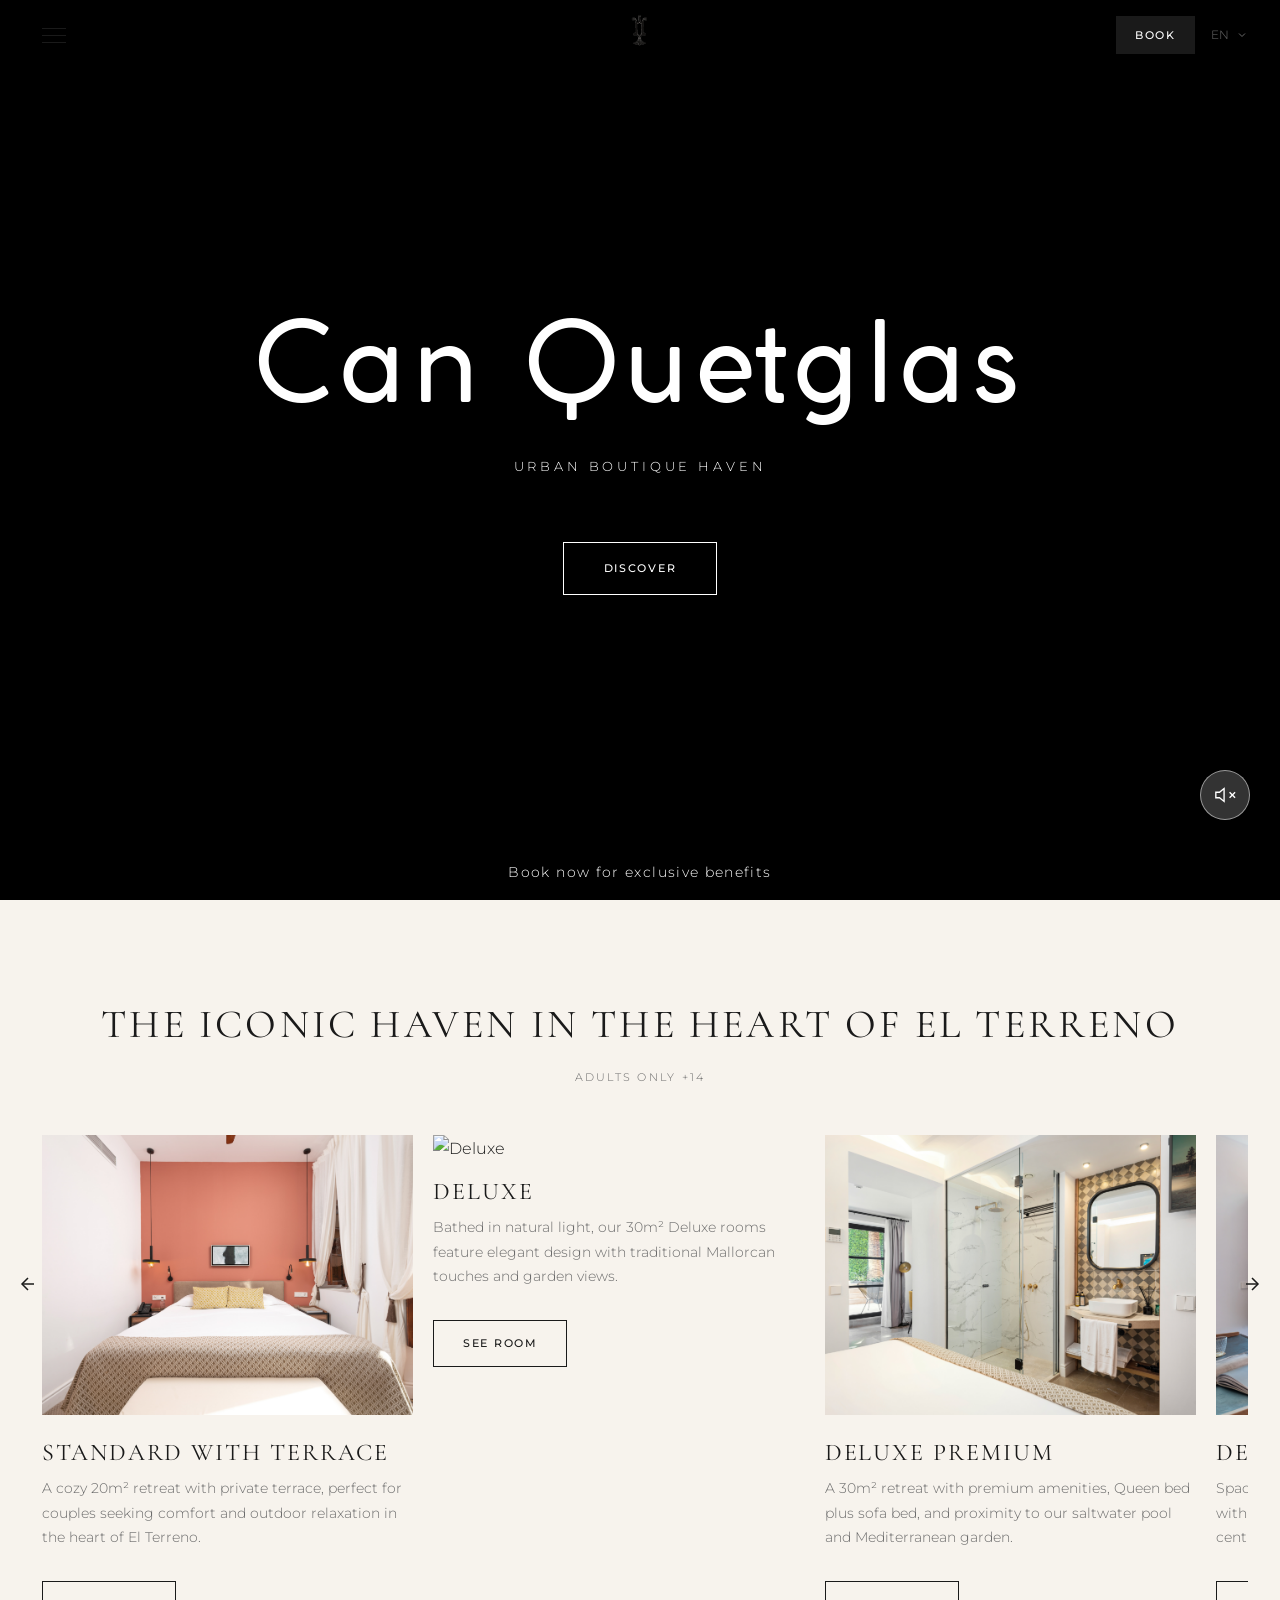
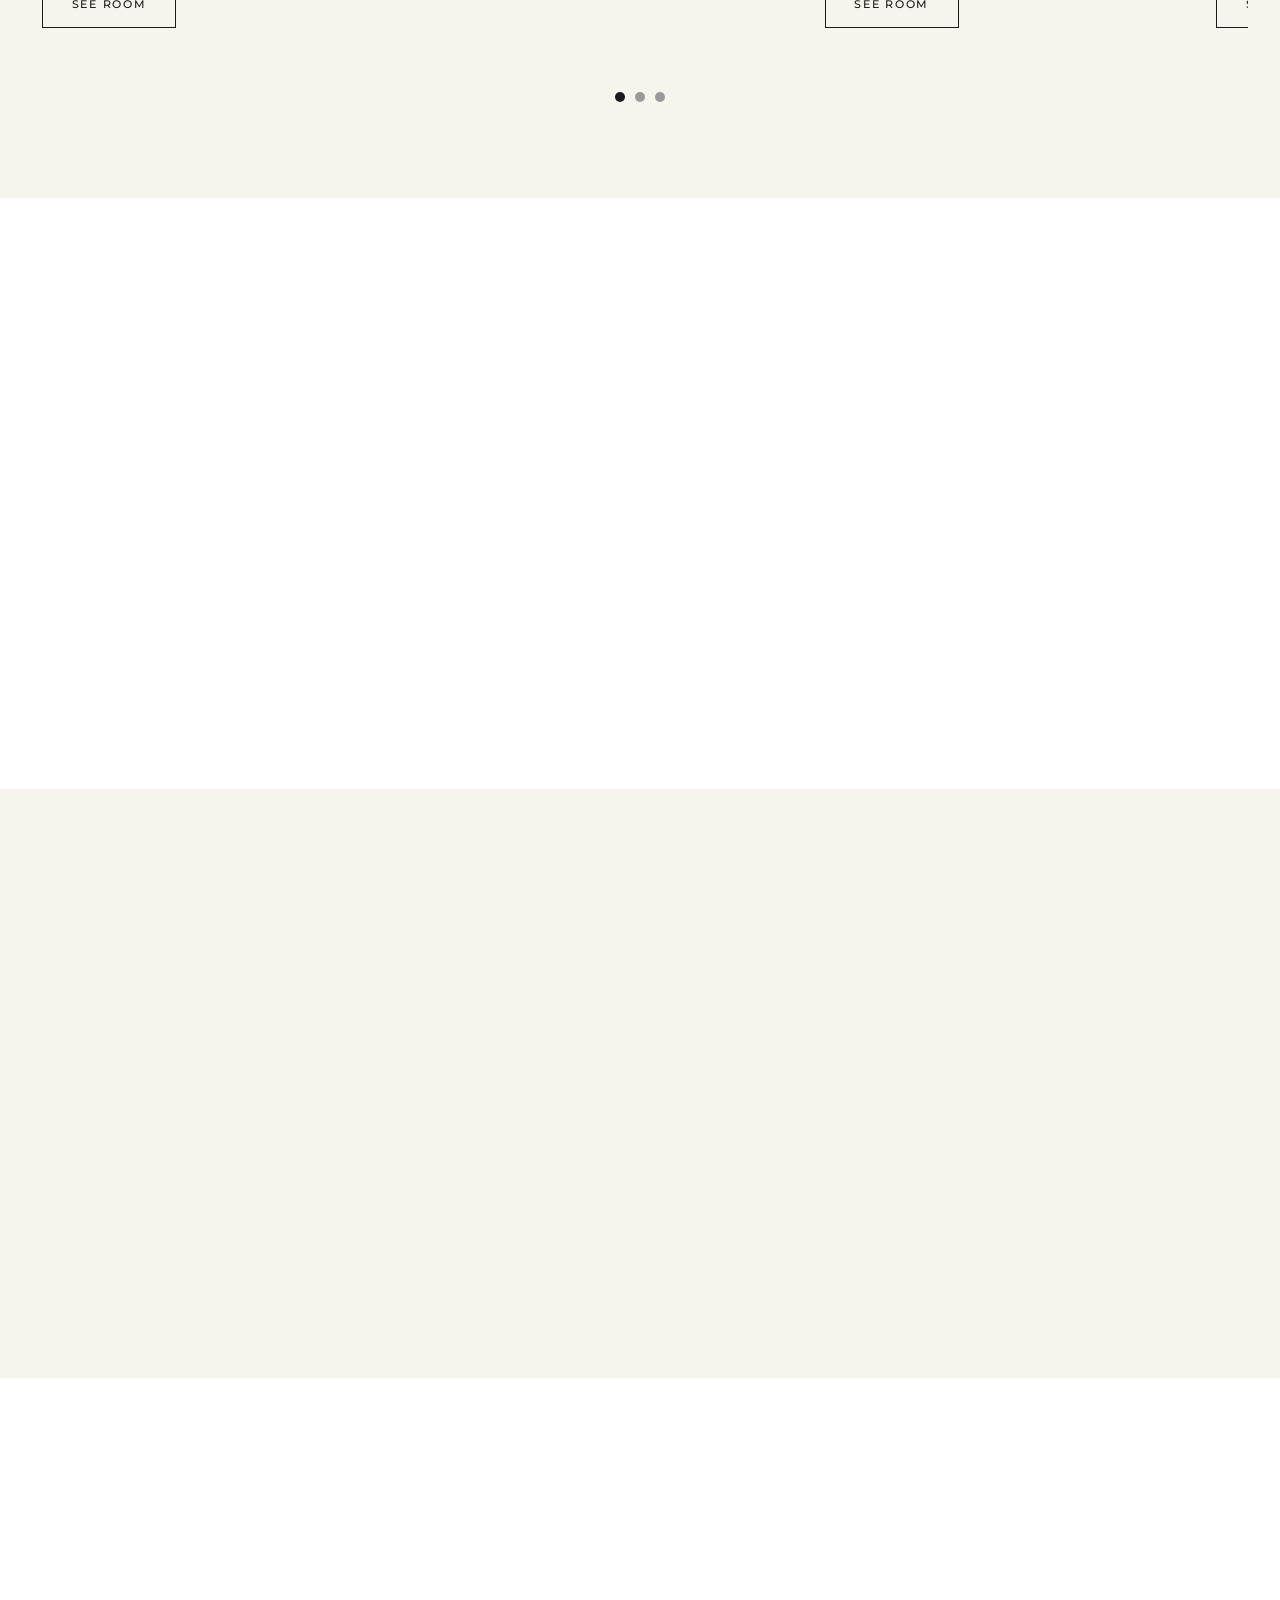
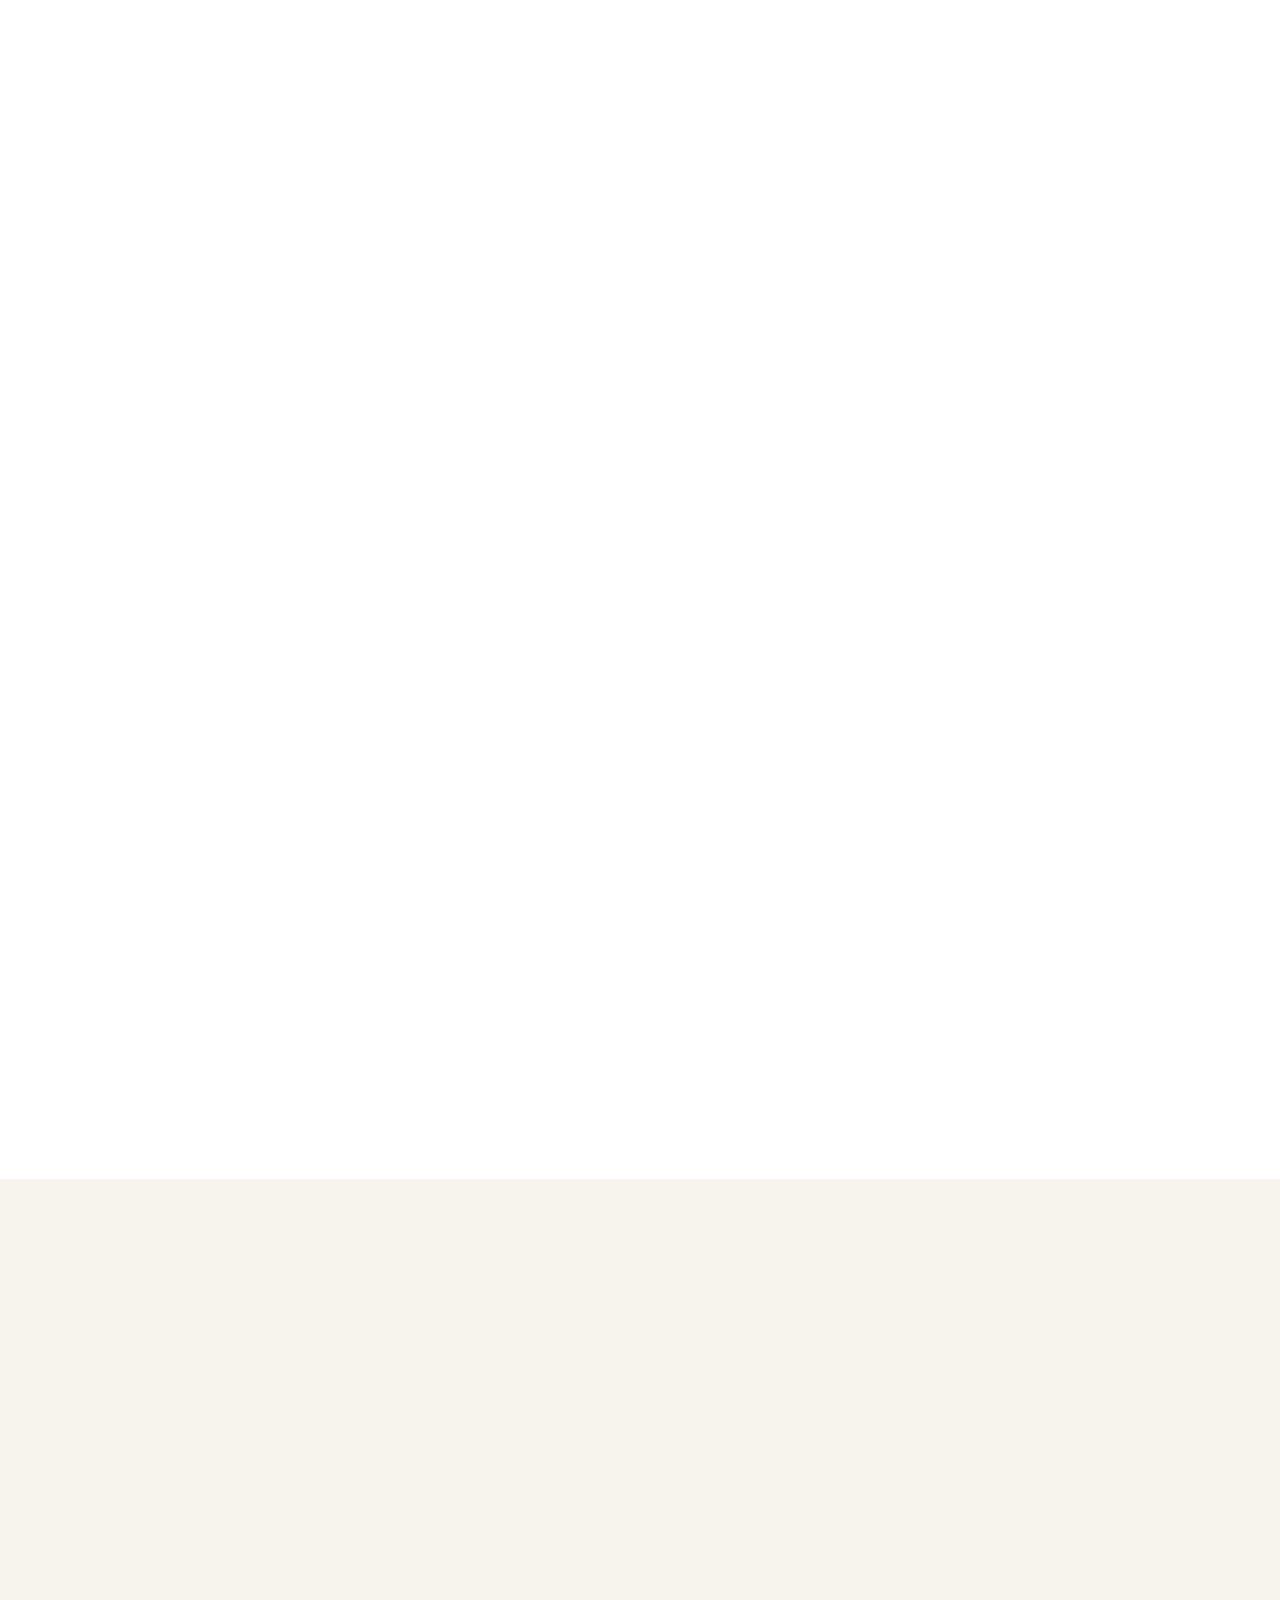
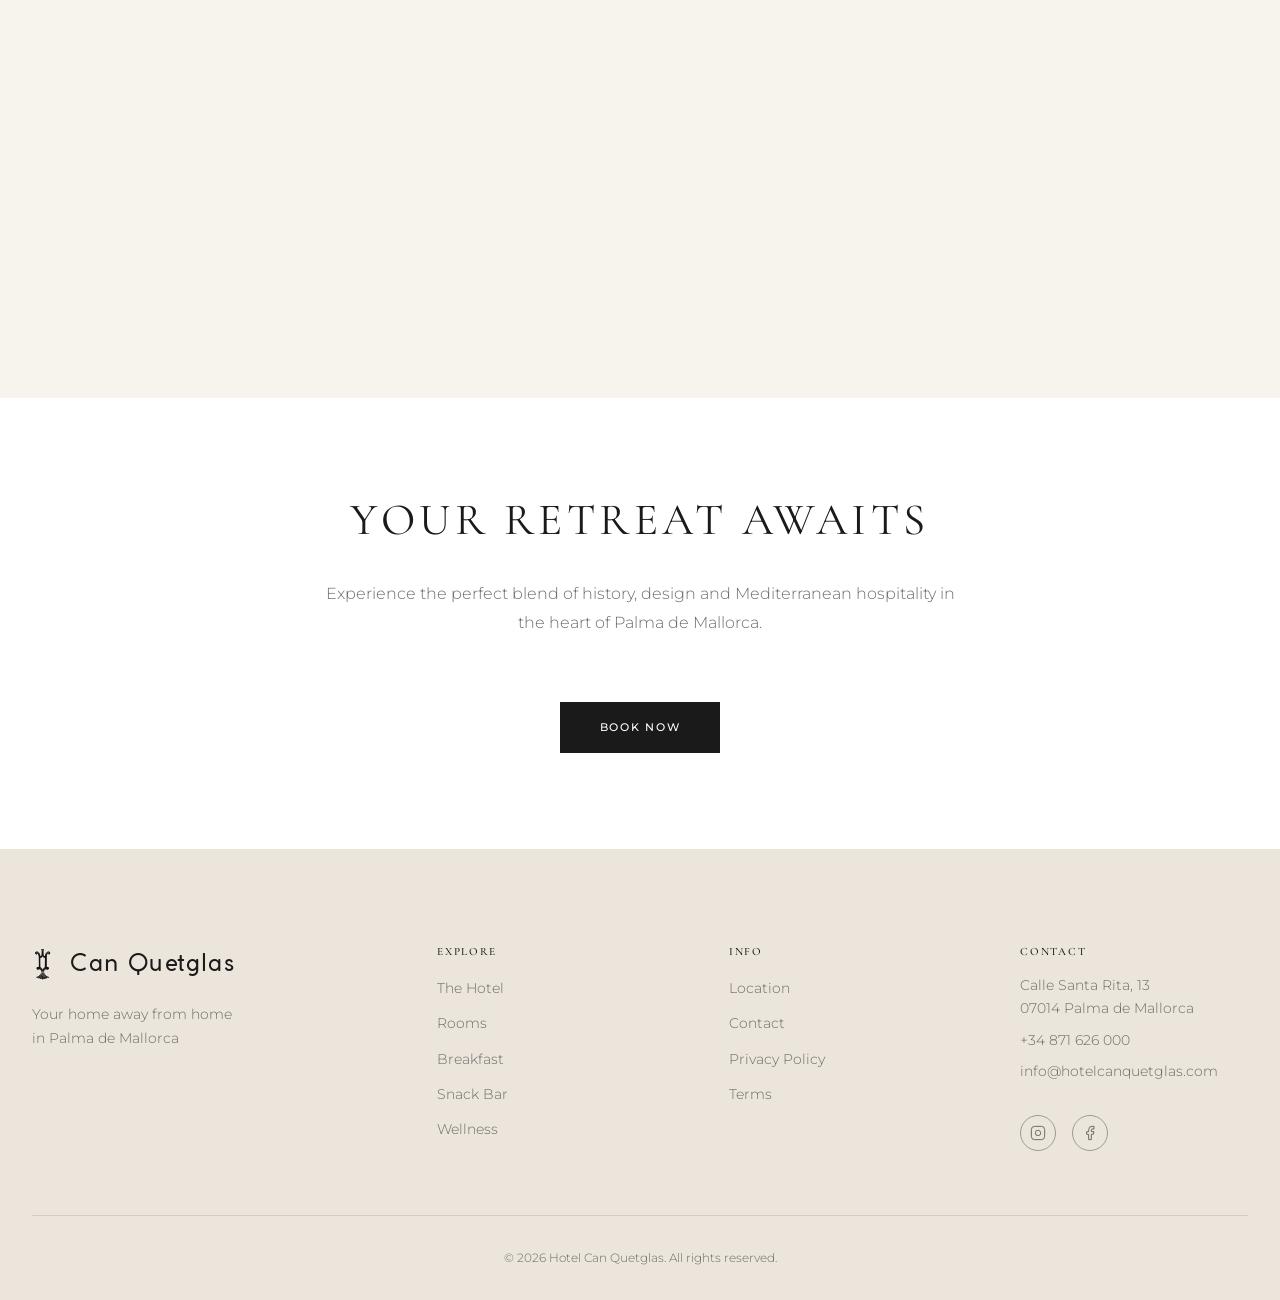
==== preview/index.html @ 1e617fe8 "feat: Update wellness section with poolrelax image and link - Change pool image to local poolrelax.j" ====
<!DOCTYPE html>
<html lang="en">
<head>
    <meta charset="UTF-8">
    <meta name="viewport" content="width=device-width, initial-scale=1.0">
    <title>Hotel Can Quetglas - Boutique Hotel Palma de Mallorca</title>
    <meta name="description" content="Your home away from home in Palma de Mallorca - Hotel boutique en un edificio modernista de 1908">

    <!-- Google Fonts -->
    <link rel="preconnect" href="https://fonts.googleapis.com">
    <link rel="preconnect" href="https://fonts.gstatic.com" crossorigin>
    <link href="https://fonts.googleapis.com/css2?family=Cormorant+Garamond:ital,wght@0,300;0,400;0,500;0,600;1,400;1,500&family=Montserrat:wght@300;400;500;600&display=swap" rel="stylesheet">

    <style>
        /* Custom Font */
        @font-face {
            font-family: 'CocoGothic';
            src: url('fonts/CocoGothic.ttf') format('truetype');
            font-weight: normal;
            font-style: normal;
            font-display: swap;
        }

        /* ============================================
           CSS VARIABLES - PALETA CLARA (estilo Can Alomar)
           ============================================ */
        :root {
            /* Colores principales - CLAROS */
            --color-cream: #f7f3ed;
            --color-cream-dark: #ebe5db;
            --color-white: #ffffff;
            --color-black: #1a1a1a;
            --color-dark: #2d2d2d;
            --color-gray: #6b6b6b;
            --color-gray-light: #9a9a9a;
            --color-accent: #8b7355;
            --color-accent-light: #a08b6f;

            --font-heading: 'Cormorant Garamond', Georgia, serif;
            --font-body: 'Montserrat', -apple-system, sans-serif;
            --spacing-xs: 0.5rem;
            --spacing-sm: 1rem;
            --spacing-md: 2rem;
            --spacing-lg: 4rem;
            --spacing-xl: 6rem;
            --transition-normal: 0.3s ease;
        }

        /* Reset */
        *, *::before, *::after { box-sizing: border-box; margin: 0; padding: 0; }
        html { font-size: 16px; scroll-behavior: smooth; }
        body {
            font-family: var(--font-body);
            font-size: 1rem;
            font-weight: 300;
            line-height: 1.7;
            color: var(--color-black);
            background-color: var(--color-cream);
            -webkit-font-smoothing: antialiased;
        }

        /* Typography */
        h1, h2, h3, h4 { font-family: var(--font-heading); font-weight: 400; line-height: 1.2; letter-spacing: 0.05em; }
        a { color: var(--color-black); text-decoration: none; transition: color var(--transition-normal); }
        a:hover { color: var(--color-accent); }

        /* Utility */
        .container { max-width: 1400px; margin: 0 auto; padding: 0 var(--spacing-md); }
        .text-center { text-align: center; }
        .section { padding: var(--spacing-xl) 0; }
        .section-cream { background-color: var(--color-cream); }
        .section-white { background-color: var(--color-white); }

        /* Section Headers */
        .section-subtitle {
            font-family: var(--font-body);
            font-size: 0.7rem;
            font-weight: 500;
            text-transform: uppercase;
            letter-spacing: 0.3em;
            color: var(--color-gray);
            margin-bottom: var(--spacing-sm);
            display: block;
        }
        .section-title {
            font-size: clamp(1.8rem, 4vw, 2.8rem);
            color: var(--color-black);
            margin-bottom: var(--spacing-md);
            text-transform: uppercase;
            letter-spacing: 0.1em;
        }
        .section-description { max-width: 650px; margin: 0 auto; color: var(--color-gray); font-size: 1rem; line-height: 1.8; }

        /* Buttons */
        .btn {
            display: inline-block;
            padding: 1rem 2.5rem;
            font-family: var(--font-body);
            font-size: 0.7rem;
            font-weight: 500;
            text-transform: uppercase;
            letter-spacing: 0.15em;
            border: none;
            cursor: pointer;
            transition: all var(--transition-normal);
        }
        .btn-primary { background-color: var(--color-black); color: var(--color-white); }
        .btn-primary:hover { background-color: var(--color-dark); color: var(--color-white); }
        .btn-outline { background: transparent; color: var(--color-black); border: 1px solid var(--color-black); }
        .btn-outline:hover { background: var(--color-black); color: var(--color-white); }
        .btn-light { background: transparent; color: var(--color-white); border: 1px solid var(--color-white); }
        .btn-light:hover { background: var(--color-white); color: var(--color-black); }
        .btn-text {
            background: none;
            padding: 0;
            border-bottom: 1px solid var(--color-black);
            font-size: 0.85rem;
            letter-spacing: 0.05em;
        }
        .btn-text:hover { border-color: var(--color-accent); color: var(--color-accent); }

        /* Header */
        .site-header {
            position: fixed;
            top: 0;
            left: 0;
            right: 0;
            z-index: 1000;
            padding: var(--spacing-sm) 0;
            transition: all var(--transition-normal);
        }
        .site-header.scrolled {
            background-color: rgba(247, 243, 237, 0.98);
            backdrop-filter: blur(10px);
            box-shadow: 0 1px 0 rgba(0,0,0,0.05);
        }
        .header-inner { display: flex; align-items: center; justify-content: space-between; }

        /* Logo centrado estilo Can Alomar */
        .site-logo {
            position: absolute;
            left: 50%;
            transform: translateX(-50%);
        }
        .site-logo-text {
            font-family: var(--font-heading);
            font-size: 1.8rem;
            color: var(--color-black);
            letter-spacing: 0.15em;
            text-transform: uppercase;
        }
        .site-logo-img {
            height: 40px;
            width: auto;
        }

        .main-nav ul { display: flex; list-style: none; gap: var(--spacing-lg); }
        .main-nav a {
            font-size: 0.7rem;
            font-weight: 500;
            text-transform: uppercase;
            letter-spacing: 0.1em;
            color: var(--color-black);
            position: relative;
            padding: 0.5rem 0;
        }
        .main-nav a:hover { color: var(--color-accent); }

        .header-cta .btn { padding: 0.6rem 1.2rem; background: var(--color-black); color: var(--color-white); }
        .header-cta .btn:hover { background: var(--color-dark); }

        /* Language selector */
        .header-lang { font-size: 0.75rem; color: var(--color-gray); margin-left: 1rem; }

        /* Mobile Menu */
        .menu-toggle { display: none; flex-direction: column; gap: 6px; background: none; border: none; cursor: pointer; padding: 10px; }
        .menu-toggle span { display: block; width: 24px; height: 1px; background-color: var(--color-black); transition: all 0.3s; }

        @media (max-width: 1000px) {
            .main-nav { display: none; }
            .menu-toggle { display: flex; }
            .site-logo { position: static; transform: none; }
        }

        /* Hero */
        .hero {
            position: relative;
            height: 100vh;
            min-height: 600px;
            display: flex;
            align-items: center;
            justify-content: center;
            overflow: hidden;
        }
        .hero-bg {
            position: absolute;
            top: 0;
            left: 0;
            width: 100%;
            height: 100%;
            background: #000;
        }
        .hero-video {
            position: absolute;
            top: 50%;
            left: 50%;
            min-width: 100%;
            min-height: 100%;
            width: auto;
            height: auto;
            transform: translate(-50%, -50%);
            object-fit: cover;
        }
        .hero-overlay {
            position: absolute;
            top: 0;
            left: 0;
            width: 100%;
            height: 100%;
            background: rgba(0,0,0,0.15);
        }
        .hero-sound-btn {
            position: absolute;
            bottom: 80px;
            right: 30px;
            z-index: 10;
            background: rgba(255,255,255,0.2);
            border: 1px solid rgba(255,255,255,0.5);
            border-radius: 50%;
            width: 50px;
            height: 50px;
            cursor: pointer;
            display: flex;
            align-items: center;
            justify-content: center;
            color: white;
            transition: all 0.3s ease;
            backdrop-filter: blur(5px);
        }
        .hero-sound-btn:hover {
            background: rgba(255,255,255,0.3);
            transform: scale(1.1);
        }
        .hero-sound-btn svg {
            width: 22px;
            height: 22px;
        }
        .hero-content { position: relative; z-index: 3; text-align: center; padding: 0 var(--spacing-md); max-width: 900px; }
        .hero-logo {
            font-family: 'CocoGothic', var(--font-heading);
            font-size: clamp(3rem, 10vw, 7rem);
            color: var(--color-white);
            letter-spacing: 0.05em;
            font-weight: normal;
            margin-bottom: var(--spacing-sm);
            animation: fadeInUp 1s ease 0.5s forwards;
            opacity: 0;
        }
        .hero-tagline {
            font-family: var(--font-body);
            font-size: 0.8rem;
            text-transform: uppercase;
            letter-spacing: 0.3em;
            color: var(--color-white);
            margin-bottom: var(--spacing-lg);
            animation: fadeInUp 1s ease 0.7s forwards;
            opacity: 0;
        }
        .hero-cta { animation: fadeInUp 1s ease 0.9s forwards; opacity: 0; }

        /* Booking banner */
        .hero-booking {
            position: absolute;
            bottom: 0;
            left: 0;
            right: 0;
            background: rgba(0,0,0,0.7);
            padding: 1rem 0;
            text-align: center;
            color: var(--color-white);
            font-size: 0.85rem;
            letter-spacing: 0.1em;
        }

        @keyframes fadeIn { from { opacity: 0; } to { opacity: 1; } }
        @keyframes fadeInUp { from { opacity: 0; transform: translateY(20px); } to { opacity: 1; transform: translateY(0); } }

        /* Intro */
        .intro-title {
            font-family: var(--font-heading);
            font-size: clamp(1.8rem, 4vw, 2.5rem);
            color: var(--color-black);
            line-height: 1.4;
            margin-bottom: var(--spacing-sm);
            text-transform: uppercase;
            letter-spacing: 0.08em;
        }
        .intro-badge {
            font-size: 0.7rem;
            text-transform: uppercase;
            letter-spacing: 0.2em;
            color: var(--color-gray);
            margin-top: var(--spacing-sm);
        }

        /* Rooms Slider - Can Alomar style */
        .rooms-section {
            position: relative;
            overflow: hidden;
        }
        .rooms-slider-container {
            position: relative;
            overflow: hidden;
        }
        .rooms-slider {
            display: flex;
            transition: transform 0.5s ease;
        }
        .room-slide {
            flex: 0 0 calc(33.333% - 14px);
            min-width: 320px;
            padding: 0 10px;
        }
        .room-slide img {
            width: 100%;
            height: 280px;
            object-fit: cover;
            margin-bottom: var(--spacing-sm);
        }
        .room-slide-title {
            font-family: var(--font-heading);
            font-size: 1.5rem;
            text-transform: uppercase;
            letter-spacing: 0.08em;
            margin-bottom: var(--spacing-xs);
        }
        .room-slide-desc {
            color: var(--color-gray);
            font-size: 0.9rem;
            line-height: 1.7;
            margin-bottom: var(--spacing-md);
        }
        .room-slide .btn-outline {
            padding: 0.8rem 1.8rem;
        }
        .rooms-slider-nav {
            display: flex;
            justify-content: center;
            gap: 10px;
            margin-top: var(--spacing-lg);
        }
        .rooms-slider-dot {
            width: 10px;
            height: 10px;
            border-radius: 50%;
            background: var(--color-gray-light);
            border: none;
            cursor: pointer;
            transition: all 0.3s;
        }
        .rooms-slider-dot.active {
            background: var(--color-black);
        }
        .rooms-slider-arrow {
            position: absolute;
            top: 140px;
            background: transparent;
            border: none;
            width: 50px;
            height: 50px;
            cursor: pointer;
            display: flex;
            align-items: center;
            justify-content: center;
            transition: all 0.3s;
            z-index: 10;
        }
        .rooms-slider-arrow:hover {
            background: rgba(0,0,0,0.05);
        }
        .rooms-slider-arrow svg {
            stroke: var(--color-black);
            width: 24px;
            height: 24px;
        }
        .rooms-slider-arrow.prev { left: 0; }
        .rooms-slider-arrow.next { right: 0; }

        @media (max-width: 1100px) {
            .room-slide { flex: 0 0 calc(50% - 10px); }
            .room-slide img { height: 250px; }
            .rooms-slider-arrow { top: 125px; }
        }
        @media (max-width: 700px) {
            .room-slide { flex: 0 0 100%; }
            .room-slide img { height: 220px; }
            .rooms-slider-arrow { top: 110px; }
        }

        /* Legacy Section */
        .legacy-content {
            display: grid;
            grid-template-columns: 1.2fr 1fr;
            gap: var(--spacing-xl);
            align-items: start;
        }
        .legacy-image img { width: 100%; height: auto; }
        .legacy-text { padding-top: var(--spacing-md); }
        .legacy-text h2 {
            font-size: clamp(1.8rem, 3vw, 2.2rem);
            text-transform: uppercase;
            letter-spacing: 0.08em;
            margin-bottom: var(--spacing-md);
        }
        .legacy-text p {
            color: var(--color-gray);
            margin-bottom: var(--spacing-md);
            line-height: 1.8;
        }
        .legacy-side-image {
            position: absolute;
            right: 0;
            bottom: -100px;
            width: 350px;
        }

        @media (max-width: 900px) {
            .legacy-content { grid-template-columns: 1fr; }
            .room-slide { flex: 0 0 85%; }
        }

        /* Pool Bar / Experience Section */
        .experience-grid {
            display: grid;
            grid-template-columns: 1fr 1fr;
            gap: 0;
        }
        .experience-image img { width: 100%; height: 100%; object-fit: cover; min-height: 500px; }
        .experience-content {
            background: var(--color-cream-dark);
            padding: var(--spacing-xl);
            display: flex;
            flex-direction: column;
            justify-content: center;
        }
        .experience-content h2 {
            font-size: clamp(1.5rem, 3vw, 2rem);
            text-transform: uppercase;
            letter-spacing: 0.08em;
            margin-bottom: var(--spacing-md);
        }
        .experience-content p {
            color: var(--color-gray);
            margin-bottom: var(--spacing-md);
            line-height: 1.8;
        }

        @media (max-width: 768px) {
            .experience-grid { grid-template-columns: 1fr; }
        }

        /* Gallery Grid - Masonry style */
        .gallery-grid {
            display: grid;
            grid-template-columns: repeat(4, 1fr);
            gap: 4px;
        }
        .gallery-item {
            position: relative;
            overflow: hidden;
            aspect-ratio: 1;
            cursor: pointer;
        }
        .gallery-item img {
            width: 100%;
            height: 100%;
            object-fit: cover;
            transition: transform 0.5s ease;
        }
        .gallery-item:hover img { transform: scale(1.05); }

        @media (max-width: 768px) {
            .gallery-grid { grid-template-columns: repeat(2, 1fr); }
        }

        /* Location */
        .location-content {
            display: grid;
            grid-template-columns: 1fr 1fr;
            gap: var(--spacing-xl);
            align-items: center;
        }
        .location-map { height: 450px; background: var(--color-cream-dark); }
        .location-map iframe { width: 100%; height: 100%; border: none; }
        .location-item {
            display: flex;
            align-items: flex-start;
            gap: var(--spacing-sm);
            margin-bottom: var(--spacing-md);
            color: var(--color-gray);
        }
        .location-item svg { width: 18px; height: 18px; color: var(--color-black); flex-shrink: 0; margin-top: 4px; }
        .location-item strong { color: var(--color-black); display: block; margin-bottom: 4px; font-weight: 500; }

        @media (max-width: 768px) { .location-content { grid-template-columns: 1fr; } }

        /* Footer */
        .site-footer {
            background-color: var(--color-cream-dark);
            padding: var(--spacing-xl) 0 var(--spacing-md);
        }
        .footer-content {
            display: grid;
            grid-template-columns: 1.5fr 1fr 1fr 1fr;
            gap: var(--spacing-lg);
            margin-bottom: var(--spacing-lg);
        }
        .footer-logo {
            display: flex;
            align-items: center;
            gap: var(--spacing-sm);
            font-family: 'CocoGothic', var(--font-heading);
            font-size: 1.5rem;
            color: var(--color-black);
            letter-spacing: 0.05em;
            font-weight: normal;
            margin-bottom: var(--spacing-sm);
        }
        .footer-logo-img {
            height: 40px;
            width: auto;
        }
        .footer-tagline { color: var(--color-gray); font-size: 0.9rem; }
        .footer-nav-title {
            font-size: 0.7rem;
            text-transform: uppercase;
            letter-spacing: 0.15em;
            color: var(--color-black);
            margin-bottom: var(--spacing-sm);
            font-weight: 500;
        }
        .footer-nav ul { list-style: none; }
        .footer-nav li { margin-bottom: var(--spacing-xs); }
        .footer-nav a { color: var(--color-gray); font-size: 0.85rem; }
        .footer-nav a:hover { color: var(--color-black); }
        .footer-contact p { color: var(--color-gray); font-size: 0.85rem; margin-bottom: var(--spacing-xs); }
        .footer-social { display: flex; gap: var(--spacing-sm); margin-top: var(--spacing-md); }
        .footer-social a {
            display: flex;
            align-items: center;
            justify-content: center;
            width: 36px;
            height: 36px;
            border: 1px solid var(--color-gray-light);
            border-radius: 50%;
            color: var(--color-gray);
            transition: all 0.3s;
        }
        .footer-social a:hover { border-color: var(--color-black); color: var(--color-black); }
        .footer-bottom {
            text-align: center;
            padding-top: var(--spacing-md);
            border-top: 1px solid rgba(0,0,0,0.1);
        }
        .footer-copyright { font-size: 0.75rem; color: var(--color-gray); }

        @media (max-width: 768px) {
            .footer-content { grid-template-columns: 1fr 1fr; gap: var(--spacing-md); }
        }
        @media (max-width: 500px) {
            .footer-content { grid-template-columns: 1fr; text-align: center; }
            .footer-social { justify-content: center; }
        }

        /* Fade animations on scroll */
        .fade-in { opacity: 0; transform: translateY(30px); transition: opacity 0.8s ease, transform 0.8s ease; }
        .fade-in.visible { opacity: 1; transform: translateY(0); }

        /* ============================================
           SIDE MENU (estilo Can Alomar)
           ============================================ */
        .menu-overlay {
            position: fixed;
            top: 0;
            left: 0;
            right: 0;
            bottom: 0;
            background: rgba(0, 0, 0, 0.5);
            z-index: 1998;
            opacity: 0;
            visibility: hidden;
            transition: all 0.4s ease;
        }
        .menu-overlay.active {
            opacity: 1;
            visibility: visible;
        }

        .side-menu {
            position: fixed;
            top: 0;
            left: 0;
            width: 100%;
            max-width: 500px;
            height: 100vh;
            background-color: var(--color-cream);
            z-index: 1999;
            transform: translateX(-100%);
            transition: transform 0.4s cubic-bezier(0.4, 0, 0.2, 1);
            display: flex;
            flex-direction: column;
            padding: var(--spacing-lg) var(--spacing-lg) var(--spacing-xl);
            overflow-y: auto;
            -webkit-overflow-scrolling: touch;
        }
        .side-menu.active {
            transform: translateX(0);
        }

        .side-menu-close {
            position: relative;
            background: none;
            border: none;
            cursor: pointer;
            color: var(--color-black);
            padding: 10px;
            margin-left: -10px;
            align-self: flex-start;
        }
        .side-menu-close:hover {
            color: var(--color-accent);
        }

        .side-menu-nav {
            list-style: none;
            margin-top: var(--spacing-sm);
        }
        .side-menu-nav > li {
            margin-bottom: var(--spacing-sm);
        }
        .side-menu-nav > li > a {
            font-family: var(--font-heading);
            font-size: 1.6rem;
            color: var(--color-black);
            text-transform: uppercase;
            letter-spacing: 0.08em;
            display: flex;
            align-items: center;
            gap: 0.5rem;
            padding: 0.5rem 0;
        }
        .side-menu-nav > li > a:hover {
            color: var(--color-accent);
        }
        .side-menu-nav > li > a svg {
            transition: transform 0.3s ease;
        }
        .side-menu-nav > li.submenu-open > a svg {
            transform: rotate(180deg);
        }

        /* Submenu */
        .submenu {
            list-style: none;
            max-height: 0;
            overflow: hidden;
            transition: max-height 0.3s ease;
            padding-left: var(--spacing-md);
        }
        .submenu-open .submenu {
            max-height: 300px;
        }
        .submenu li {
            margin: var(--spacing-xs) 0;
        }
        .submenu a {
            font-family: var(--font-body);
            font-size: 0.9rem;
            color: var(--color-gray);
            text-transform: uppercase;
            letter-spacing: 0.1em;
        }
        .submenu a:hover {
            color: var(--color-black);
        }

        /* Language selector in side menu */
        .side-menu-lang {
            display: flex;
            gap: var(--spacing-lg);
            padding-top: var(--spacing-sm);
            border-top: 1px solid rgba(0,0,0,0.1);
            margin-top: var(--spacing-sm);
        }
        .side-menu-lang a {
            font-size: 0.9rem;
            color: var(--color-gray);
            text-decoration: none;
            letter-spacing: 0.05em;
            font-weight: 400;
        }
        .side-menu-lang a.lang-active {
            color: var(--color-black);
            font-weight: 600;
        }
        .side-menu-lang a:hover {
            color: var(--color-black);
        }

        /* Header language dropdown */
        .header-lang-dropdown {
            position: relative;
        }
        .header-lang-current {
            display: flex;
            align-items: center;
            gap: 6px;
            font-size: 0.75rem;
            color: var(--color-gray);
            cursor: pointer;
            padding: 8px 0;
            letter-spacing: 0.05em;
        }
        .header-lang-current:hover {
            color: var(--color-black);
        }
        .header-lang-current svg {
            width: 12px;
            height: 12px;
            transition: transform 0.3s ease;
        }
        .header-lang-dropdown:hover .header-lang-current svg {
            transform: rotate(180deg);
        }
        .header-lang-menu {
            position: absolute;
            top: 100%;
            right: 0;
            background: var(--color-white);
            box-shadow: 0 4px 20px rgba(0,0,0,0.1);
            min-width: 60px;
            opacity: 0;
            visibility: hidden;
            transform: translateY(-10px);
            transition: all 0.3s ease;
            z-index: 100;
        }
        .header-lang-dropdown:hover .header-lang-menu {
            opacity: 1;
            visibility: visible;
            transform: translateY(0);
        }
        .header-lang-menu a {
            display: block;
            padding: 10px 16px;
            font-size: 0.75rem;
            color: var(--color-gray);
            letter-spacing: 0.05em;
            border-bottom: 1px solid rgba(0,0,0,0.05);
        }
        .header-lang-menu a:last-child {
            border-bottom: none;
        }
        .header-lang-menu a:hover {
            background: var(--color-cream);
            color: var(--color-black);
        }
        .header-lang-menu a.lang-active {
            color: var(--color-black);
            font-weight: 600;
        }

        /* Menu toggle always visible */
        .menu-toggle {
            display: flex;
            flex-direction: column;
            gap: 6px;
            background: none;
            border: none;
            cursor: pointer;
            padding: 10px;
            z-index: 10;
        }
        .menu-toggle span {
            display: block;
            width: 24px;
            height: 1px;
            background-color: var(--color-black);
            transition: all 0.3s;
        }

        /* Body scroll lock when menu open */
        body.menu-open {
            overflow: hidden;
        }
    </style>
</head>
<body>

<!-- Side Menu Overlay -->
<div class="menu-overlay" id="menu-overlay"></div>

<!-- Side Menu Panel -->
<nav class="side-menu" id="side-menu">
    <button class="side-menu-close" id="side-menu-close">
        <svg xmlns="http://www.w3.org/2000/svg" width="24" height="24" viewBox="0 0 24 24" fill="none" stroke="currentColor" stroke-width="1.5"><line x1="18" y1="6" x2="6" y2="18"/><line x1="6" y1="6" x2="18" y2="18"/></svg>
    </button>

    <ul class="side-menu-nav">
        <li><a href="#hotel" data-i18n="nav.hotel">The Hotel</a></li>
        <li class="has-submenu">
            <a href="#" class="submenu-toggle"><span data-i18n="nav.rooms">Rooms</span> <svg xmlns="http://www.w3.org/2000/svg" width="16" height="16" viewBox="0 0 24 24" fill="none" stroke="currentColor" stroke-width="2"><polyline points="6 9 12 15 18 9"/></svg></a>
            <ul class="submenu">
                <li><a href="rooms/standard-terrace.html" data-i18n="rooms.standard">Standard with Terrace</a></li>
                <li><a href="rooms/deluxe.html" data-i18n="rooms.deluxe">Deluxe</a></li>
                <li><a href="rooms/deluxe-premium.html" data-i18n="rooms.deluxepremium">Deluxe Premium</a></li>
                <li><a href="rooms/deluxe-terrace.html" data-i18n="rooms.deluxeterrace">Deluxe with Terrace</a></li>
                <li><a href="rooms/suite.html" data-i18n="rooms.suite">Can Quetglas Suite</a></li>
            </ul>
        </li>
        <li class="has-submenu">
            <a href="#" class="submenu-toggle"><span data-i18n="nav.food">Food & Beverages</span> <svg xmlns="http://www.w3.org/2000/svg" width="16" height="16" viewBox="0 0 24 24" fill="none" stroke="currentColor" stroke-width="2"><polyline points="6 9 12 15 18 9"/></svg></a>
            <ul class="submenu">
                <li><a href="#breakfast" data-i18n="nav.breakfast">Breakfast</a></li>
                <li><a href="#poolbar" data-i18n="nav.snackbar">Snack Bar</a></li>
            </ul>
        </li>
        <li><a href="wellness.html" data-i18n="nav.wellness">Wellness</a></li>
        <li><a href="location.html" data-i18n="nav.location">Location</a></li>
        <li><a href="contact.html" data-i18n="nav.contact">Contact</a></li>
    </ul>

    <div class="side-menu-lang">
        <a href="#" class="lang-active">EN</a>
        <a href="#">ES</a>
        <a href="#">DE</a>
        <a href="#">SE</a>
    </div>
</nav>

<!-- Header -->
<header class="site-header" id="site-header">
    <div class="container">
        <div class="header-inner">
            <button class="menu-toggle" id="menu-toggle" aria-label="Open menu">
                <span></span><span></span><span></span>
            </button>

            <a href="#" class="site-logo">
                <img src="images/logo_emblem.png" alt="Hotel Can Quetglas" class="site-logo-img">
            </a>

            <div style="display: flex; align-items: center; gap: 1rem;">
                <div class="header-cta">
                    <a href="#" class="btn" data-i18n="btn.book">Book</a>
                </div>
                <div class="header-lang-dropdown">
                    <div class="header-lang-current">
                        <span id="current-lang-text">EN</span>
                        <svg xmlns="http://www.w3.org/2000/svg" viewBox="0 0 24 24" fill="none" stroke="currentColor" stroke-width="2"><polyline points="6 9 12 15 18 9"/></svg>
                    </div>
                    <div class="header-lang-menu">
                        <a href="#" class="header-lang lang-active" data-lang="en">EN</a>
                        <a href="#" class="header-lang" data-lang="es">ES</a>
                        <a href="#" class="header-lang" data-lang="de">DE</a>
                        <a href="#" class="header-lang" data-lang="sv">SE</a>
                    </div>
                </div>
            </div>
        </div>
    </div>
</header>

<!-- Hero -->
<section class="hero" id="hero">
    <div class="hero-bg">
        <video class="hero-video" id="hero-video" autoplay muted loop playsinline>
            <source src="videos/mallorca.mp4" type="video/mp4">
        </video>
    </div>
    <div class="hero-overlay"></div>
    <button class="hero-sound-btn" id="hero-sound-btn" aria-label="Toggle sound">
        <svg class="sound-off-icon" xmlns="http://www.w3.org/2000/svg" width="24" height="24" viewBox="0 0 24 24" fill="none" stroke="currentColor" stroke-width="1.5"><polygon points="11 5 6 9 2 9 2 15 6 15 11 19 11 5"/><line x1="23" y1="9" x2="17" y2="15"/><line x1="17" y1="9" x2="23" y2="15"/></svg>
        <svg class="sound-on-icon" style="display:none" xmlns="http://www.w3.org/2000/svg" width="24" height="24" viewBox="0 0 24 24" fill="none" stroke="currentColor" stroke-width="1.5"><polygon points="11 5 6 9 2 9 2 15 6 15 11 19 11 5"/><path d="M15.54 8.46a5 5 0 0 1 0 7.07"/><path d="M19.07 4.93a10 10 0 0 1 0 14.14"/></svg>
    </button>
    <div class="hero-content">
        <h1 class="hero-logo">Can Quetglas</h1>
        <p class="hero-tagline" data-i18n="hero.tagline">Urban Boutique Haven</p>
        <div class="hero-cta">
            <a href="#" class="btn btn-light" data-i18n="hero.discover">Discover</a>
        </div>
    </div>
    <div class="hero-booking" data-i18n="hero.booking">
        Book now for exclusive benefits
    </div>
</section>

<!-- Intro -->
<section class="section section-cream" id="hotel" style="padding-bottom: var(--spacing-md);">
    <div class="container text-center">
        <div class="fade-in">
            <h2 class="intro-title" data-i18n="intro.title">The iconic haven in the heart of El Terreno</h2>
            <p class="intro-badge" data-i18n="intro.badge">Adults Only +14</p>
        </div>
    </div>
</section>

<!-- Rooms Slider -->
<section class="section section-cream rooms-section" id="habitaciones" style="padding-top: var(--spacing-sm);">
    <div class="container">
        <button class="rooms-slider-arrow prev" id="rooms-prev" aria-label="Previous">
            <svg xmlns="http://www.w3.org/2000/svg" width="24" height="24" viewBox="0 0 24 24" fill="none" stroke="currentColor" stroke-width="1.5"><polyline points="15 18 9 12 15 6"/><line x1="9" y1="12" x2="21" y2="12"/></svg>
        </button>
        <button class="rooms-slider-arrow next" id="rooms-next" aria-label="Next">
            <svg xmlns="http://www.w3.org/2000/svg" width="24" height="24" viewBox="0 0 24 24" fill="none" stroke="currentColor" stroke-width="1.5"><polyline points="9 18 15 12 9 6"/><line x1="15" y1="12" x2="3" y2="12"/></svg>
        </button>
        <div class="rooms-slider-container">
            <div class="rooms-slider" id="rooms-slider">
                <div class="room-slide fade-in">
                    <img src="images/rooms/standard-terrace/photo-3.jpg" alt="Standard with Terrace">
                    <h3 class="room-slide-title" data-i18n="rooms.standard">Standard with Terrace</h3>
                    <p class="room-slide-desc" data-i18n="rooms.standard.desc">A cozy 20m² retreat with private terrace, perfect for couples seeking comfort and outdoor relaxation in the heart of El Terreno.</p>
                    <a href="rooms/standard-terrace.html" class="btn btn-outline" data-i18n="btn.seeroom">See Room</a>
                </div>
                <div class="room-slide fade-in">
                    <img src="images/rooms/deluxe/photo-24.jpg" alt="Deluxe">
                    <h3 class="room-slide-title" data-i18n="rooms.deluxe">Deluxe</h3>
                    <p class="room-slide-desc" data-i18n="rooms.deluxe.desc">Bathed in natural light, our 30m² Deluxe rooms feature elegant design with traditional Mallorcan touches and garden views.</p>
                    <a href="rooms/deluxe.html" class="btn btn-outline" data-i18n="btn.seeroom">See Room</a>
                </div>
                <div class="room-slide fade-in">
                    <img src="images/rooms/deluxe-premium/photo-3.jpg" alt="Deluxe Premium">
                    <h3 class="room-slide-title" data-i18n="rooms.deluxepremium">Deluxe Premium</h3>
                    <p class="room-slide-desc" data-i18n="rooms.deluxepremium.desc">A 30m² retreat with premium amenities, Queen bed plus sofa bed, and proximity to our saltwater pool and Mediterranean garden.</p>
                    <a href="rooms/deluxe-premium.html" class="btn btn-outline" data-i18n="btn.seeroom">See Room</a>
                </div>
                <div class="room-slide fade-in">
                    <img src="images/rooms/deluxe-terrace/photo-7.jpg" alt="Deluxe with Terrace">
                    <h3 class="room-slide-title" data-i18n="rooms.deluxeterrace">Deluxe with Terrace</h3>
                    <p class="room-slide-desc" data-i18n="rooms.deluxeterrace.desc">Spacious 40m² rooms combining indoor comfort with a generous private terrace overlooking our century-old garden.</p>
                    <a href="rooms/deluxe-terrace.html" class="btn btn-outline" data-i18n="btn.seeroom">See Room</a>
                </div>
                <div class="room-slide fade-in">
                    <img src="images/rooms/suite/photo-7.jpg" alt="Can Quetglas Suite">
                    <h3 class="room-slide-title" data-i18n="rooms.suite">Can Quetglas Suite</h3>
                    <p class="room-slide-desc" data-i18n="rooms.suite.desc">Our signature 50m² masterpiece featuring original 1908 modernist frescoes, King bed, and private terrace with stunning views.</p>
                    <a href="rooms/suite.html" class="btn btn-outline" data-i18n="btn.seeroom">See Room</a>
                </div>
            </div>
        </div>
        <div class="rooms-slider-nav" id="rooms-slider-nav">
            <button class="rooms-slider-dot active" data-slide="0"></button>
            <button class="rooms-slider-dot" data-slide="1"></button>
        </div>
    </div>
</section>

<!-- Legacy Section -->
<section class="section section-white">
    <div class="container">
        <div class="legacy-content">
            <div class="legacy-image fade-in">
                <img src="https://images.unsplash.com/photo-1566073771259-6a8506099945?w=900&q=80" alt="Hotel Can Quetglas">
            </div>
            <div class="legacy-text fade-in">
                <h2 data-i18n="legacy.title">Enduring Legacy</h2>
                <p data-i18n="legacy.text1">A 1908 modernist palace designed by a disciple of Gaudí, standing as the cultural pulse of El Terreno, surrounded by century-old trees, local art galleries, and the bohemian spirit of 1960s Palma.</p>
                <p data-i18n="legacy.text2">Our spaces feature iconic design pieces and 9 rooms embodying a minimalist aesthetic enhanced with artisanal Mallorcan touches.</p>
                <a href="#" class="btn-text" data-i18n="legacy.more">Learn More</a>
            </div>
        </div>
    </div>
</section>

<!-- Breakfast Section -->
<section class="section section-cream" id="breakfast" style="padding: 0;">
    <div class="experience-grid">
        <div class="experience-content fade-in">
            <h2 data-i18n="breakfast.title">Breakfast</h2>
            <p data-i18n="breakfast.desc">Start your day with our generous breakfast selection, featuring local Mallorcan products and Mediterranean flavors. Served in our garden terrace or by the pool.</p>
            <p style="font-size: 0.9rem; margin-bottom: var(--spacing-xs);" data-i18n="breakfast.continental"><strong>Continental:</strong> Fresh pastries · Artisan breads · Local jams & honey</p>
            <p style="font-size: 0.9rem; margin-bottom: var(--spacing-xs);" data-i18n="breakfast.hot"><strong>Hot dishes:</strong> Eggs to order · Pancakes · Fresh fruit</p>
            <p style="font-size: 0.9rem;" data-i18n="breakfast.beverages"><strong>Beverages:</strong> Fresh juices · Coffee · Tea selection</p>
            <a href="#" class="btn-text" style="margin-top: var(--spacing-md);" data-i18n="btn.viewmenu">View Menu</a>
        </div>
        <div class="experience-image fade-in">
            <img src="https://images.unsplash.com/photo-1533089860892-a7c6f0a88666?w=900&q=80" alt="Breakfast">
        </div>
    </div>
</section>

<!-- Snack Bar (Pool Bar) -->
<section class="section section-white" id="poolbar" style="padding: 0;">
    <div class="experience-grid">
        <div class="experience-image fade-in">
            <img src="https://images.unsplash.com/photo-1572331165267-854da2b10ccc?w=900&q=80" alt="Snack Bar">
        </div>
        <div class="experience-content fade-in" style="background: var(--color-white);">
            <h2 data-i18n="snackbar.title">Snack Bar</h2>
            <p data-i18n="snackbar.desc">Enjoy our selection of Mediterranean tapas by the saltwater pool, surrounded by our lush garden. The perfect place to unwind under the Mallorcan sun.</p>
            <p style="font-size: 0.9rem; margin-bottom: var(--spacing-xs);" data-i18n="snackbar.tapas"><strong>Tapas:</strong> Artisan cheese board · Ibérico ham · Nachos with guacamole</p>
            <p style="font-size: 0.9rem;" data-i18n="snackbar.snacks"><strong>Snacks:</strong> Homemade pizzas · Gourmet sandwiches · Fresh salads</p>
            <a href="#" class="btn-text" style="margin-top: var(--spacing-md);" data-i18n="btn.viewmenu">View Menu</a>
        </div>
    </div>
</section>

<!-- Wellness Section -->
<section class="section section-white" id="wellness">
    <div class="container">
        <div class="text-center fade-in" style="margin-bottom: var(--spacing-xl);">
            <p class="section-subtitle" data-i18n="wellness.subtitle">Wellness</p>
            <h2 class="section-title" data-i18n="wellness.title">Relax & Unwind</h2>
        </div>
        <div class="legacy-content">
            <div class="legacy-image fade-in">
                <img src="images/poolrelax.jpg" alt="Saltwater Pool">
            </div>
            <div class="legacy-text fade-in">
                <h2 data-i18n="wellness.pool.title">Saltwater Pool & Garden</h2>
                <p data-i18n="wellness.pool.text1">Immerse yourself in our saltwater pool, gentler on your skin and more natural than chlorine. Surrounded by our Mediterranean garden with century-old trees, it's the perfect oasis to escape the heat.</p>
                <p data-i18n="wellness.pool.text2">Relax on our sun loungers, enjoy a refreshing drink from the pool bar, and let the Mallorcan sun work its magic. Our garden provides shaded spots for those who prefer to read or simply enjoy the tranquility.</p>
                <a href="wellness.html" class="btn-text" data-i18n="btn.discover">Discover More</a>
            </div>
        </div>
    </div>
</section>

<!-- Location -->
<section class="section section-cream" id="contacto">
    <div class="container">
        <div class="location-content">
            <div class="fade-in">
                <p class="section-subtitle" data-i18n="location.subtitle">Location</p>
                <h2 class="section-title" style="text-align: left;" data-i18n="location.title">El Terreno, Palma</h2>
                <p style="color: var(--color-gray); margin-bottom: var(--spacing-lg); line-height: 1.8;" data-i18n="location.desc">
                    Located in the historic neighborhood of El Terreno, where artists, writers and intellectuals of bohemian 1960s Palma found their inspiration. Minutes from the old town and the best beaches.
                </p>
                <div class="location-item">
                    <svg xmlns="http://www.w3.org/2000/svg" viewBox="0 0 24 24" fill="none" stroke="currentColor" stroke-width="2"><path d="M20 10c0 6-8 12-8 12s-8-6-8-12a8 8 0 0 1 16 0Z"/><circle cx="12" cy="10" r="3"/></svg>
                    <div><strong data-i18n="location.address">Address</strong>Calle Santa Rita, 13 - 07014 Palma de Mallorca</div>
                </div>
                <div class="location-item">
                    <svg xmlns="http://www.w3.org/2000/svg" viewBox="0 0 24 24" fill="none" stroke="currentColor" stroke-width="2"><path d="M22 16.92v3a2 2 0 0 1-2.18 2 19.79 19.79 0 0 1-8.63-3.07 19.5 19.5 0 0 1-6-6 19.79 19.79 0 0 1-3.07-8.67A2 2 0 0 1 4.11 2h3a2 2 0 0 1 2 1.72c.127.96.361 1.903.7 2.81a2 2 0 0 1-.45 2.11L8.09 9.91a16 16 0 0 0 6 6l1.27-1.27a2 2 0 0 1 2.11-.45c.907.339 1.85.573 2.81.7A2 2 0 0 1 22 16.92z"/></svg>
                    <div><strong data-i18n="location.phone">Phone</strong>+34 871 626 000</div>
                </div>
                <div class="location-item">
                    <svg xmlns="http://www.w3.org/2000/svg" viewBox="0 0 24 24" fill="none" stroke="currentColor" stroke-width="2"><rect width="20" height="16" x="2" y="4" rx="2"/><path d="m22 7-8.97 5.7a1.94 1.94 0 0 1-2.06 0L2 7"/></svg>
                    <div><strong>Email</strong>info@hotelcanquetglas.com</div>
                </div>
                <a href="#" class="btn btn-outline" style="margin-top: var(--spacing-md);" data-i18n="location.directions">Get Directions</a>
            </div>
            <div class="location-map fade-in">
                <iframe src="https://www.google.com/maps?q=Hotel+Can+Quetglas,+Palma+de+Mallorca&output=embed" allowfullscreen="" loading="lazy"></iframe>
            </div>
        </div>
    </div>
</section>

<!-- CTA -->
<section class="section section-white text-center">
    <div class="container" style="max-width: 700px;">
        <div class="fade-in">
            <h2 class="section-title" data-i18n="cta.title">Your retreat awaits</h2>
            <p class="section-description" style="margin-bottom: var(--spacing-lg);" data-i18n="cta.desc">
                Experience the perfect blend of history, design and Mediterranean hospitality in the heart of Palma de Mallorca.
            </p>
            <a href="#" class="btn btn-primary" data-i18n="btn.booknow">Book Now</a>
        </div>
    </div>
</section>

<!-- Footer -->
<footer class="site-footer">
    <div class="container">
        <div class="footer-content">
            <div class="footer-brand">
                <div class="footer-logo">
                    <img src="images/logo_emblem.png" alt="Can Quetglas" class="footer-logo-img">
                    <span>Can Quetglas</span>
                </div>
                <p class="footer-tagline" data-i18n="footer.tagline">Your home away from home<br>in Palma de Mallorca</p>
            </div>
            <div class="footer-nav">
                <h4 class="footer-nav-title" data-i18n="footer.explore">Explore</h4>
                <ul>
                    <li><a href="#hotel" data-i18n="nav.hotel">The Hotel</a></li>
                    <li><a href="#habitaciones" data-i18n="nav.rooms">Rooms</a></li>
                    <li><a href="#breakfast" data-i18n="nav.breakfast">Breakfast</a></li>
                    <li><a href="#poolbar" data-i18n="nav.snackbar">Snack Bar</a></li>
                    <li><a href="wellness.html" data-i18n="nav.wellness">Wellness</a></li>
                </ul>
            </div>
            <div class="footer-nav">
                <h4 class="footer-nav-title" data-i18n="footer.info">Info</h4>
                <ul>
                    <li><a href="location.html" data-i18n="nav.location">Location</a></li>
                    <li><a href="contact.html" data-i18n="nav.contact">Contact</a></li>
                    <li><a href="#" data-i18n="footer.privacy">Privacy Policy</a></li>
                    <li><a href="#" data-i18n="footer.terms">Terms</a></li>
                </ul>
            </div>
            <div class="footer-contact">
                <h4 class="footer-nav-title" data-i18n="nav.contact">Contact</h4>
                <p>Calle Santa Rita, 13<br>07014 Palma de Mallorca</p>
                <p>+34 871 626 000</p>
                <p>info@hotelcanquetglas.com</p>
                <div class="footer-social">
                    <a href="https://www.instagram.com/hotelcanquetglas/" target="_blank" aria-label="Instagram">
                        <svg xmlns="http://www.w3.org/2000/svg" width="16" height="16" viewBox="0 0 24 24" fill="none" stroke="currentColor" stroke-width="1.5"><rect x="2" y="2" width="20" height="20" rx="5" ry="5"/><path d="M16 11.37A4 4 0 1 1 12.63 8 4 4 0 0 1 16 11.37z"/><line x1="17.5" y1="6.5" x2="17.51" y2="6.5"/></svg>
                    </a>
                    <a href="https://www.facebook.com/hotelcanquetglas" target="_blank" aria-label="Facebook">
                        <svg xmlns="http://www.w3.org/2000/svg" width="16" height="16" viewBox="0 0 24 24" fill="none" stroke="currentColor" stroke-width="1.5"><path d="M18 2h-3a5 5 0 0 0-5 5v3H7v4h3v8h4v-8h3l1-4h-4V7a1 1 0 0 1 1-1h3z"/></svg>
                    </a>
                </div>
            </div>
        </div>
        <div class="footer-bottom">
            <p class="footer-copyright" data-i18n="footer.copyright">&copy; 2026 Hotel Can Quetglas. All rights reserved.</p>
        </div>
    </div>
</footer>

<script>
// ============================================
// TRANSLATIONS
// ============================================
const translations = {
    en: {
        // Navigation
        'nav.hotel': 'The Hotel',
        'nav.rooms': 'Rooms',
        'nav.food': 'Food & Beverages',
        'nav.breakfast': 'Breakfast',
        'nav.snackbar': 'Snack Bar',
        'nav.wellness': 'Wellness',
        'nav.location': 'Location',
        'nav.contact': 'Contact',

        // Room types
        'rooms.standard': 'Standard with Terrace',
        'rooms.deluxe': 'Deluxe',
        'rooms.deluxepremium': 'Deluxe Premium',
        'rooms.deluxeterrace': 'Deluxe with Terrace',
        'rooms.suite': 'Can Quetglas Suite',

        // Buttons
        'btn.book': 'Book',
        'btn.booknow': 'Book Now',
        'btn.viewmenu': 'View Menu',
        'btn.discover': 'Discover More',
        'btn.seeroom': 'See Room',

        // Room descriptions
        'rooms.standard.desc': 'A cozy 20m² retreat with private terrace, perfect for couples seeking comfort and outdoor relaxation in the heart of El Terreno.',
        'rooms.deluxe.desc': 'Bathed in natural light, our 30m² Deluxe rooms feature elegant design with traditional Mallorcan touches and garden views.',
        'rooms.deluxepremium.desc': 'A 30m² retreat with premium amenities, Queen bed plus sofa bed, and proximity to our saltwater pool and Mediterranean garden.',
        'rooms.deluxeterrace.desc': 'Spacious 40m² rooms combining indoor comfort with a generous private terrace overlooking our century-old garden.',
        'rooms.suite.desc': 'Our signature 50m² masterpiece featuring original 1908 modernist frescoes, King bed, and private terrace with stunning views.',

        // Hero
        'hero.tagline': 'Urban Boutique Haven',
        'hero.discover': 'Discover',
        'hero.booking': 'Book now for exclusive benefits',

        // Intro
        'intro.title': 'The iconic oasis in the heart of El Terreno',
        'intro.badge': 'Adults Only +14',


        // Legacy
        'legacy.title': 'Enduring Legacy',
        'legacy.text1': 'A 1908 modernist palace designed by a disciple of Gaudí, standing as the cultural pulse of El Terreno, surrounded by century-old trees, local art galleries, and the bohemian spirit of 1960s Palma.',
        'legacy.text2': 'Our spaces feature iconic design pieces and 9 rooms embodying a minimalist aesthetic enhanced with artisanal Mallorcan touches.',
        'legacy.more': 'Learn More',

        // Breakfast
        'breakfast.title': 'Breakfast',
        'breakfast.desc': 'Start your day with our generous breakfast selection, featuring local Mallorcan products and Mediterranean flavors. Served in our garden terrace or by the pool.',
        'breakfast.continental': '<strong>Continental:</strong> Fresh pastries · Artisan breads · Local jams & honey',
        'breakfast.hot': '<strong>Hot dishes:</strong> Eggs to order · Pancakes · Fresh fruit',
        'breakfast.beverages': '<strong>Beverages:</strong> Fresh juices · Coffee · Tea selection',

        // Snack Bar
        'snackbar.title': 'Snack Bar',
        'snackbar.desc': 'Enjoy our selection of Mediterranean tapas by the saltwater pool, surrounded by our lush garden. The perfect place to unwind under the Mallorcan sun.',
        'snackbar.tapas': '<strong>Tapas:</strong> Artisan cheese board · Ibérico ham · Nachos with guacamole',
        'snackbar.snacks': '<strong>Snacks:</strong> Homemade pizzas · Gourmet sandwiches · Fresh salads',

        // Wellness
        'wellness.subtitle': 'Wellness',
        'wellness.title': 'Relax & Unwind',
        'wellness.pool.title': 'Saltwater Pool & Garden',
        'wellness.pool.text1': 'Immerse yourself in our saltwater pool, gentler on your skin and more natural than chlorine. Surrounded by our Mediterranean garden with century-old trees, it\'s the perfect oasis to escape the heat.',
        'wellness.pool.text2': 'Relax on our sun loungers, enjoy a refreshing drink from the pool bar, and let the Mallorcan sun work its magic. Our garden provides shaded spots for those who prefer to read or simply enjoy the tranquility.',

        // Location
        'location.subtitle': 'Location',
        'location.title': 'El Terreno, Palma',
        'location.desc': 'Located in the historic neighborhood of El Terreno, where artists, writers and intellectuals of bohemian 1960s Palma found their inspiration. Minutes from the old town and the best beaches.',
        'location.address': 'Address',
        'location.phone': 'Phone',
        'location.directions': 'Get Directions',

        // CTA
        'cta.title': 'Your retreat awaits',
        'cta.desc': 'Experience the perfect blend of history, design and Mediterranean hospitality in the heart of Palma de Mallorca.',

        // Footer
        'footer.tagline': 'Your home away from home<br>in Palma de Mallorca',
        'footer.explore': 'Explore',
        'footer.info': 'Info',
        'footer.privacy': 'Privacy Policy',
        'footer.terms': 'Terms',
        'footer.copyright': '© 2026 Hotel Can Quetglas. All rights reserved.'
    },
    es: {
        // Navigation
        'nav.hotel': 'El Hotel',
        'nav.rooms': 'Habitaciones',
        'nav.food': 'Gastronomía',
        'nav.breakfast': 'Desayuno',
        'nav.snackbar': 'Snack Bar',
        'nav.wellness': 'Bienestar',
        'nav.location': 'Ubicación',
        'nav.contact': 'Contacto',

        // Room types
        'rooms.standard': 'Standard con Terraza',
        'rooms.deluxe': 'Deluxe',
        'rooms.deluxepremium': 'Deluxe Premium',
        'rooms.deluxeterrace': 'Deluxe con Terraza',
        'rooms.suite': 'Suite Can Quetglas',

        // Buttons
        'btn.book': 'Reservar',
        'btn.booknow': 'Reservar Ahora',
        'btn.viewmenu': 'Ver Menú',
        'btn.discover': 'Descubrir Más',
        'btn.seeroom': 'Ver Habitación',

        // Room descriptions
        'rooms.standard.desc': 'Un acogedor refugio de 20m² con terraza privada, perfecto para parejas que buscan comodidad y relax al aire libre en el corazón de El Terreno.',
        'rooms.deluxe.desc': 'Bañadas en luz natural, nuestras habitaciones Deluxe de 30m² presentan un diseño elegante con toques mallorquines tradicionales y vistas al jardín.',
        'rooms.deluxepremium.desc': 'Un retiro de 30m² con servicios premium, cama Queen más sofá cama, y proximidad a nuestra piscina de agua salada y jardín mediterráneo.',
        'rooms.deluxeterrace.desc': 'Espaciosas habitaciones de 40m² que combinan el confort interior con una generosa terraza privada con vistas a nuestro jardín centenario.',
        'rooms.suite.desc': 'Nuestra obra maestra de 50m² con frescos modernistas originales de 1908, cama King y terraza privada con vistas impresionantes.',

        // Hero
        'hero.tagline': 'Refugio Boutique Urbano',
        'hero.discover': 'Descubrir',
        'hero.booking': 'Reserva ahora y disfruta de beneficios exclusivos',

        // Intro
        'intro.title': 'El oasis icónico en el corazón de El Terreno',
        'intro.badge': 'Solo Adultos +14',


        // Legacy
        'legacy.title': 'Legado Perdurable',
        'legacy.text1': 'Un palacete modernista de 1908 diseñado por un discípulo de Gaudí, que late como el corazón cultural de El Terreno, rodeado de árboles centenarios, galerías de arte local y el espíritu bohemio de la Palma de los años 60.',
        'legacy.text2': 'Nuestros espacios presentan piezas de diseño icónicas y 9 habitaciones que encarnan una estética minimalista realzada con toques artesanales mallorquines.',
        'legacy.more': 'Saber Más',

        // Breakfast
        'breakfast.title': 'Desayuno',
        'breakfast.desc': 'Comienza el día con nuestra generosa selección de desayuno, con productos mallorquines locales y sabores mediterráneos. Servido en nuestra terraza jardín o junto a la piscina.',
        'breakfast.continental': '<strong>Continental:</strong> Bollería fresca · Panes artesanos · Mermeladas locales y miel',
        'breakfast.hot': '<strong>Platos calientes:</strong> Huevos al gusto · Tortitas · Fruta fresca',
        'breakfast.beverages': '<strong>Bebidas:</strong> Zumos naturales · Café · Selección de tés',

        // Snack Bar
        'snackbar.title': 'Snack Bar',
        'snackbar.desc': 'Disfruta de nuestra selección de tapas mediterráneas junto a la piscina de agua salada, rodeado de nuestro frondoso jardín. El lugar perfecto para relajarse bajo el sol mallorquín.',
        'snackbar.tapas': '<strong>Tapas:</strong> Tabla de quesos artesanos · Jamón ibérico · Nachos con guacamole',
        'snackbar.snacks': '<strong>Snacks:</strong> Pizzas caseras · Sándwiches gourmet · Ensaladas frescas',

        // Wellness
        'wellness.subtitle': 'Bienestar',
        'wellness.title': 'Relájate y Desconecta',
        'wellness.pool.title': 'Piscina de Agua Salada y Jardín',
        'wellness.pool.text1': 'Sumérgete en nuestra piscina de agua salada, más suave para tu piel y más natural que el cloro. Rodeada de nuestro jardín mediterráneo con árboles centenarios, es el oasis perfecto para escapar del calor.',
        'wellness.pool.text2': 'Relájate en nuestras tumbonas, disfruta de una bebida refrescante del pool bar y deja que el sol mallorquín haga su magia. Nuestro jardín ofrece zonas de sombra para quienes prefieren leer o simplemente disfrutar de la tranquilidad.',

        // Location
        'location.subtitle': 'Ubicación',
        'location.title': 'El Terreno, Palma',
        'location.desc': 'Situado en el histórico barrio de El Terreno, donde artistas, escritores e intelectuales de la bohemia Palma de los años 60 encontraron su inspiración. A pocos minutos del casco antiguo y las mejores playas.',
        'location.address': 'Dirección',
        'location.phone': 'Teléfono',
        'location.directions': 'Cómo Llegar',

        // CTA
        'cta.title': 'Tu refugio te espera',
        'cta.desc': 'Experimenta la mezcla perfecta de historia, diseño y hospitalidad mediterránea en el corazón de Palma de Mallorca.',

        // Footer
        'footer.tagline': 'Tu hogar lejos del hogar<br>en Palma de Mallorca',
        'footer.explore': 'Explorar',
        'footer.info': 'Información',
        'footer.privacy': 'Política de Privacidad',
        'footer.terms': 'Términos',
        'footer.copyright': '© 2026 Hotel Can Quetglas. Todos los derechos reservados.'
    },
    de: {
        // Navigation
        'nav.hotel': 'Das Hotel',
        'nav.rooms': 'Zimmer',
        'nav.food': 'Essen & Trinken',
        'nav.breakfast': 'Frühstück',
        'nav.snackbar': 'Snack Bar',
        'nav.wellness': 'Wellness',
        'nav.location': 'Lage',
        'nav.contact': 'Kontakt',

        // Room types
        'rooms.standard': 'Standard mit Terrasse',
        'rooms.deluxe': 'Deluxe',
        'rooms.deluxepremium': 'Deluxe Premium',
        'rooms.deluxeterrace': 'Deluxe mit Terrasse',
        'rooms.suite': 'Can Quetglas Suite',

        // Buttons
        'btn.book': 'Buchen',
        'btn.booknow': 'Jetzt Buchen',
        'btn.viewmenu': 'Menü Ansehen',
        'btn.discover': 'Mehr Entdecken',
        'btn.seeroom': 'Zimmer Ansehen',

        // Room descriptions
        'rooms.standard.desc': 'Ein gemütlicher 20m² Rückzugsort mit privater Terrasse, perfekt für Paare, die Komfort und Entspannung im Freien im Herzen von El Terreno suchen.',
        'rooms.deluxe.desc': 'In natürliches Licht getaucht, bieten unsere 30m² Deluxe-Zimmer elegantes Design mit traditionellen mallorquinischen Akzenten und Gartenblick.',
        'rooms.deluxepremium.desc': 'Ein 30m² Rückzugsort mit Premium-Annehmlichkeiten, Queen-Bett plus Schlafsofa, und Nähe zu unserem Salzwasserpool und mediterranen Garten.',
        'rooms.deluxeterrace.desc': 'Geräumige 40m² Zimmer, die Innenkomfort mit einer großzügigen privaten Terrasse mit Blick auf unseren jahrhundertealten Garten verbinden.',
        'rooms.suite.desc': 'Unser 50m² Meisterwerk mit originalen modernistischen Fresken von 1908, King-Bett und privater Terrasse mit atemberaubender Aussicht.',

        // Hero
        'hero.tagline': 'Urbane Boutique Oase',
        'hero.discover': 'Entdecken',
        'hero.booking': 'Jetzt buchen für exklusive Vorteile',

        // Intro
        'intro.title': 'Die ikonische Oase im Herzen von El Terreno',
        'intro.badge': 'Nur für Erwachsene +14',


        // Legacy
        'legacy.title': 'Bleibendes Erbe',
        'legacy.text1': 'Ein modernistischer Palast von 1908, entworfen von einem Schüler Gaudís, der als kultureller Puls von El Terreno schlägt, umgeben von jahrhundertealten Bäumen, lokalen Kunstgalerien und dem böhmischen Geist des Palma der 1960er Jahre.',
        'legacy.text2': 'Unsere Räume präsentieren ikonische Designstücke und 9 Zimmer, die eine minimalistische Ästhetik verkörpern, verfeinert mit handwerklichen mallorquinischen Akzenten.',
        'legacy.more': 'Mehr Erfahren',

        // Breakfast
        'breakfast.title': 'Frühstück',
        'breakfast.desc': 'Beginnen Sie den Tag mit unserer großzügigen Frühstücksauswahl mit lokalen mallorquinischen Produkten und mediterranen Aromen. Serviert auf unserer Gartenterrasse oder am Pool.',
        'breakfast.continental': '<strong>Kontinental:</strong> Frisches Gebäck · Handwerksbrot · Lokale Marmeladen & Honig',
        'breakfast.hot': '<strong>Warme Gerichte:</strong> Eier nach Wunsch · Pfannkuchen · Frisches Obst',
        'breakfast.beverages': '<strong>Getränke:</strong> Frische Säfte · Kaffee · Teeauswahl',

        // Snack Bar
        'snackbar.title': 'Snack Bar',
        'snackbar.desc': 'Genießen Sie unsere Auswahl an mediterranen Tapas am Salzwasserpool, umgeben von unserem üppigen Garten. Der perfekte Ort, um unter der mallorquinischen Sonne zu entspannen.',
        'snackbar.tapas': '<strong>Tapas:</strong> Handwerkliche Käseplatte · Ibérico-Schinken · Nachos mit Guacamole',
        'snackbar.snacks': '<strong>Snacks:</strong> Hausgemachte Pizzen · Gourmet-Sandwiches · Frische Salate',

        // Wellness
        'wellness.subtitle': 'Wellness',
        'wellness.title': 'Entspannen & Erholen',
        'wellness.pool.title': 'Salzwasserpool & Garten',
        'wellness.pool.text1': 'Tauchen Sie ein in unseren Salzwasserpool, sanfter zur Haut und natürlicher als Chlor. Umgeben von unserem mediterranen Garten mit jahrhundertealten Bäumen ist er die perfekte Oase, um der Hitze zu entfliehen.',
        'wellness.pool.text2': 'Entspannen Sie auf unseren Sonnenliegen, genießen Sie ein erfrischendes Getränk von der Poolbar und lassen Sie die mallorquinische Sonne ihre Magie wirken. Unser Garten bietet schattige Plätze für diejenigen, die lieber lesen oder einfach die Ruhe genießen.',

        // Location
        'location.subtitle': 'Lage',
        'location.title': 'El Terreno, Palma',
        'location.desc': 'Gelegen im historischen Viertel El Terreno, wo Künstler, Schriftsteller und Intellektuelle des böhmischen Palma der 1960er Jahre ihre Inspiration fanden. Nur Minuten von der Altstadt und den besten Stränden entfernt.',
        'location.address': 'Adresse',
        'location.phone': 'Telefon',
        'location.directions': 'Anfahrt',

        // CTA
        'cta.title': 'Ihr Rückzugsort erwartet Sie',
        'cta.desc': 'Erleben Sie die perfekte Mischung aus Geschichte, Design und mediterraner Gastfreundschaft im Herzen von Palma de Mallorca.',

        // Footer
        'footer.tagline': 'Ihr Zuhause fernab der Heimat<br>in Palma de Mallorca',
        'footer.explore': 'Entdecken',
        'footer.info': 'Info',
        'footer.privacy': 'Datenschutz',
        'footer.terms': 'AGB',
        'footer.copyright': '© 2026 Hotel Can Quetglas. Alle Rechte vorbehalten.'
    },
    sv: {
        // Navigation
        'nav.hotel': 'Hotellet',
        'nav.rooms': 'Rum',
        'nav.food': 'Mat & Dryck',
        'nav.breakfast': 'Frukost',
        'nav.snackbar': 'Snack Bar',
        'nav.wellness': 'Wellness',
        'nav.location': 'Läge',
        'nav.contact': 'Kontakt',

        // Room types
        'rooms.standard': 'Standard med Terrass',
        'rooms.deluxe': 'Deluxe',
        'rooms.deluxepremium': 'Deluxe Premium',
        'rooms.deluxeterrace': 'Deluxe med Terrass',
        'rooms.suite': 'Can Quetglas Svit',

        // Buttons
        'btn.book': 'Boka',
        'btn.booknow': 'Boka Nu',
        'btn.viewmenu': 'Se Meny',
        'btn.discover': 'Upptäck Mer',
        'btn.seeroom': 'Se Rum',

        // Room descriptions
        'rooms.standard.desc': 'En mysig 20m² tillflyktsort med privat terrass, perfekt för par som söker komfort och utomhusavkoppling i hjärtat av El Terreno.',
        'rooms.deluxe.desc': 'Badade i naturligt ljus erbjuder våra 30m² Deluxe-rum elegant design med traditionella mallorquinska inslag och trädgårdsutsikt.',
        'rooms.deluxepremium.desc': 'En 30m² tillflyktsort med premiumbekvämligheter, Queen-säng plus bäddsoffa, och närhet till vår saltvattenpool och medelhavsträdgård.',
        'rooms.deluxeterrace.desc': 'Rymliga 40m² rum som kombinerar inomhuskomfort med en generös privat terrass med utsikt över vår hundraåriga trädgård.',
        'rooms.suite.desc': 'Vårt signatur 50m² mästerverk med original modernistiska fresker från 1908, King-säng och privat terrass med fantastisk utsikt.',

        // Hero
        'hero.tagline': 'Urban Boutique Oas',
        'hero.discover': 'Upptäck',
        'hero.booking': 'Boka nu för exklusiva förmåner',

        // Intro
        'intro.title': 'Den ikoniska oasen i hjärtat av El Terreno',
        'intro.badge': 'Endast Vuxna +14',


        // Legacy
        'legacy.title': 'Bestående Arv',
        'legacy.text1': 'Ett modernistiskt palats från 1908, designat av en lärjunge till Gaudí, som slår som El Terrenos kulturella puls, omgivet av hundraåriga träd, lokala konstgallerier och den bohemiska andan från 1960-talets Palma.',
        'legacy.text2': 'Våra utrymmen presenterar ikoniska designföremål och 9 rum som förkroppsligar en minimalistisk estetik förfinad med hantverksmässiga mallorquinska accenter.',
        'legacy.more': 'Läs Mer',

        // Breakfast
        'breakfast.title': 'Frukost',
        'breakfast.desc': 'Börja dagen med vårt generösa frukostutbud med lokala mallorquinska produkter och medelhavssmaker. Serveras på vår trädgårdsterrass eller vid poolen.',
        'breakfast.continental': '<strong>Kontinental:</strong> Färska bakverk · Hantverksbröd · Lokala sylter & honung',
        'breakfast.hot': '<strong>Varma rätter:</strong> Ägg efter önskemål · Pannkakor · Färsk frukt',
        'breakfast.beverages': '<strong>Drycker:</strong> Färskpressade juicer · Kaffe · Teurval',

        // Snack Bar
        'snackbar.title': 'Snack Bar',
        'snackbar.desc': 'Njut av vårt urval av medelhavstapas vid saltvattenpoolen, omgiven av vår frodiga trädgård. Den perfekta platsen att koppla av under den mallorquinska solen.',
        'snackbar.tapas': '<strong>Tapas:</strong> Hantverksostbricka · Ibéricoskinka · Nachos med guacamole',
        'snackbar.snacks': '<strong>Snacks:</strong> Hemlagade pizzor · Gourmetsmörgåsar · Färska sallader',

        // Wellness
        'wellness.subtitle': 'Wellness',
        'wellness.title': 'Koppla Av & Återhämta',
        'wellness.pool.title': 'Saltvattenpool & Trädgård',
        'wellness.pool.text1': 'Dyk ner i vår saltvattenpool, mildare för huden och mer naturlig än klor. Omgiven av vår medelhavssträdgård med hundraåriga träd är den den perfekta oasen för att fly värmen.',
        'wellness.pool.text2': 'Koppla av på våra solstolar, njut av en uppfriskande drink från poolbaren och låt den mallorquinska solen göra sin magi. Vår trädgård erbjuder skuggiga platser för dem som föredrar att läsa eller helt enkelt njuta av lugnet.',

        // Location
        'location.subtitle': 'Läge',
        'location.title': 'El Terreno, Palma',
        'location.desc': 'Beläget i det historiska kvarteret El Terreno, där konstnärer, författare och intellektuella från det bohemiska 1960-talets Palma fann sin inspiration. Bara minuter från gamla stan och de bästa stränderna.',
        'location.address': 'Adress',
        'location.phone': 'Telefon',
        'location.directions': 'Vägbeskrivning',

        // CTA
        'cta.title': 'Din tillflyktsort väntar',
        'cta.desc': 'Upplev den perfekta blandningen av historia, design och medelhavsgästfrihet i hjärtat av Palma de Mallorca.',

        // Footer
        'footer.tagline': 'Ditt hem borta från hemmet<br>i Palma de Mallorca',
        'footer.explore': 'Utforska',
        'footer.info': 'Info',
        'footer.privacy': 'Integritetspolicy',
        'footer.terms': 'Villkor',
        'footer.copyright': '© 2026 Hotel Can Quetglas. Alla rättigheter förbehållna.'
    }
};

let currentLang = 'en';

function setLanguage(lang) {
    if (!translations[lang]) return;
    currentLang = lang;

    // Update HTML lang attribute
    document.documentElement.lang = lang;

    // Update all elements with data-i18n attribute
    document.querySelectorAll('[data-i18n]').forEach(el => {
        const key = el.getAttribute('data-i18n');
        if (translations[lang][key]) {
            el.innerHTML = translations[lang][key];
        }
    });

    // Update active language in side menu
    document.querySelectorAll('.side-menu-lang a').forEach(a => {
        const displayLang = lang === 'sv' ? 'SE' : lang.toUpperCase();
        a.classList.toggle('lang-active', a.textContent === displayLang);
    });

    // Update active language in header dropdown
    document.querySelectorAll('.header-lang').forEach(a => {
        a.classList.toggle('lang-active', a.dataset.lang === lang);
    });

    // Update dropdown current language text
    const currentLangText = document.getElementById('current-lang-text');
    if (currentLangText) {
        currentLangText.textContent = lang === 'sv' ? 'SE' : lang.toUpperCase();
    }

    // Save preference
    localStorage.setItem('canquetglas-lang', lang);
}

// ============================================
// SIDE MENU
// ============================================
const menuToggle = document.getElementById('menu-toggle');
const sideMenu = document.getElementById('side-menu');
const menuOverlay = document.getElementById('menu-overlay');
const sideMenuClose = document.getElementById('side-menu-close');

function openMenu() {
    sideMenu.classList.add('active');
    menuOverlay.classList.add('active');
    document.body.classList.add('menu-open');
}

function closeMenu() {
    sideMenu.classList.remove('active');
    menuOverlay.classList.remove('active');
    document.body.classList.remove('menu-open');
}

menuToggle.addEventListener('click', openMenu);
sideMenuClose.addEventListener('click', closeMenu);
menuOverlay.addEventListener('click', closeMenu);

// Submenu toggle
document.querySelectorAll('.submenu-toggle').forEach(toggle => {
    toggle.addEventListener('click', function(e) {
        e.preventDefault();
        this.parentElement.classList.toggle('submenu-open');
    });
});

// Close menu on link click
document.querySelectorAll('.side-menu-nav a:not(.submenu-toggle)').forEach(link => {
    link.addEventListener('click', () => {
        closeMenu();
    });
});

// Close menu on Escape
document.addEventListener('keydown', (e) => {
    if (e.key === 'Escape') closeMenu();
});

// ============================================
// LANGUAGE SELECTOR
// ============================================
// Side menu language links
document.querySelectorAll('.side-menu-lang a').forEach(langLink => {
    langLink.addEventListener('click', function(e) {
        e.preventDefault();
        let lang = this.textContent.toLowerCase();
        if (lang === 'se') lang = 'sv'; // Swedish mapping
        setLanguage(lang);
    });
});

// Header language links
document.querySelectorAll('.header-lang').forEach(langLink => {
    langLink.addEventListener('click', function(e) {
        e.preventDefault();
        const lang = this.dataset.lang;
        setLanguage(lang);
    });
});

// Load saved language preference
const savedLang = localStorage.getItem('canquetglas-lang');
if (savedLang && translations[savedLang]) {
    setLanguage(savedLang);
}

// ============================================
// VIDEO SOUND TOGGLE
// ============================================
const heroVideo = document.getElementById('hero-video');
const soundBtn = document.getElementById('hero-sound-btn');
const soundOffIcon = soundBtn.querySelector('.sound-off-icon');
const soundOnIcon = soundBtn.querySelector('.sound-on-icon');

soundBtn.addEventListener('click', function() {
    if (heroVideo.muted) {
        heroVideo.muted = false;
        soundOffIcon.style.display = 'none';
        soundOnIcon.style.display = 'block';
    } else {
        heroVideo.muted = true;
        soundOffIcon.style.display = 'block';
        soundOnIcon.style.display = 'none';
    }
});

// ============================================
// HEADER SCROLL EFFECT
// ============================================
const header = document.getElementById('site-header');
window.addEventListener('scroll', () => {
    header.classList.toggle('scrolled', window.scrollY > 50);
});

// ============================================
// SCROLL ANIMATIONS
// ============================================
const fadeElements = document.querySelectorAll('.fade-in');
const observer = new IntersectionObserver((entries) => {
    entries.forEach(entry => {
        if (entry.isIntersecting) {
            entry.target.classList.add('visible');
            observer.unobserve(entry.target);
        }
    });
}, { threshold: 0.1, rootMargin: '0px 0px -50px 0px' });
fadeElements.forEach(el => observer.observe(el));

// ============================================
// SMOOTH SCROLL
// ============================================
document.querySelectorAll('a[href^="#"]').forEach(anchor => {
    anchor.addEventListener('click', function(e) {
        if (this.classList.contains('submenu-toggle')) return;
        e.preventDefault();
        const target = document.querySelector(this.getAttribute('href'));
        if (target) {
            target.scrollIntoView({ behavior: 'smooth', block: 'start' });
        }
    });
});

// ============================================
// ROOMS SLIDER
// ============================================
const roomsSlider = document.getElementById('rooms-slider');
const roomsSliderNav = document.getElementById('rooms-slider-nav');
const roomsPrevBtn = document.getElementById('rooms-prev');
const roomsNextBtn = document.getElementById('rooms-next');
let currentRoomsSlide = 0;
let slidesPerView = 3;
let roomsAutoSlide;

function updateSlidesPerView() {
    if (window.innerWidth <= 700) {
        slidesPerView = 1;
    } else if (window.innerWidth <= 1100) {
        slidesPerView = 2;
    } else {
        slidesPerView = 3;
    }
    updateRoomsDots();
    showRoomsSlide(Math.min(currentRoomsSlide, getMaxSlide()));
}

function getMaxSlide() {
    const totalSlides = 5;
    return Math.max(0, totalSlides - slidesPerView);
}

function updateRoomsDots() {
    const maxSlide = getMaxSlide();
    roomsSliderNav.innerHTML = '';
    for (let i = 0; i <= maxSlide; i++) {
        const dot = document.createElement('button');
        dot.className = 'rooms-slider-dot' + (i === currentRoomsSlide ? ' active' : '');
        dot.dataset.slide = i;
        dot.addEventListener('click', () => {
            showRoomsSlide(i);
            resetAutoSlide();
        });
        roomsSliderNav.appendChild(dot);
    }
}

function showRoomsSlide(index) {
    const maxSlide = getMaxSlide();
    currentRoomsSlide = Math.max(0, Math.min(index, maxSlide));
    const slideWidth = 100 / slidesPerView;
    roomsSlider.style.transform = `translateX(-${currentRoomsSlide * slideWidth}%)`;

    roomsSliderNav.querySelectorAll('.rooms-slider-dot').forEach((dot, i) => {
        dot.classList.toggle('active', i === currentRoomsSlide);
    });
}

function nextRoomsSlide() {
    const maxSlide = getMaxSlide();
    if (currentRoomsSlide >= maxSlide) {
        showRoomsSlide(0);
    } else {
        showRoomsSlide(currentRoomsSlide + 1);
    }
}

function prevRoomsSlide() {
    const maxSlide = getMaxSlide();
    if (currentRoomsSlide <= 0) {
        showRoomsSlide(maxSlide);
    } else {
        showRoomsSlide(currentRoomsSlide - 1);
    }
}

function resetAutoSlide() {
    clearInterval(roomsAutoSlide);
    roomsAutoSlide = setInterval(nextRoomsSlide, 5000);
}

// Arrow buttons
roomsPrevBtn.addEventListener('click', () => {
    prevRoomsSlide();
    resetAutoSlide();
});
roomsNextBtn.addEventListener('click', () => {
    nextRoomsSlide();
    resetAutoSlide();
});

updateSlidesPerView();
window.addEventListener('resize', updateSlidesPerView);

// Auto-slide every 5 seconds
roomsAutoSlide = setInterval(nextRoomsSlide, 5000);
</script>

</body>
</html>
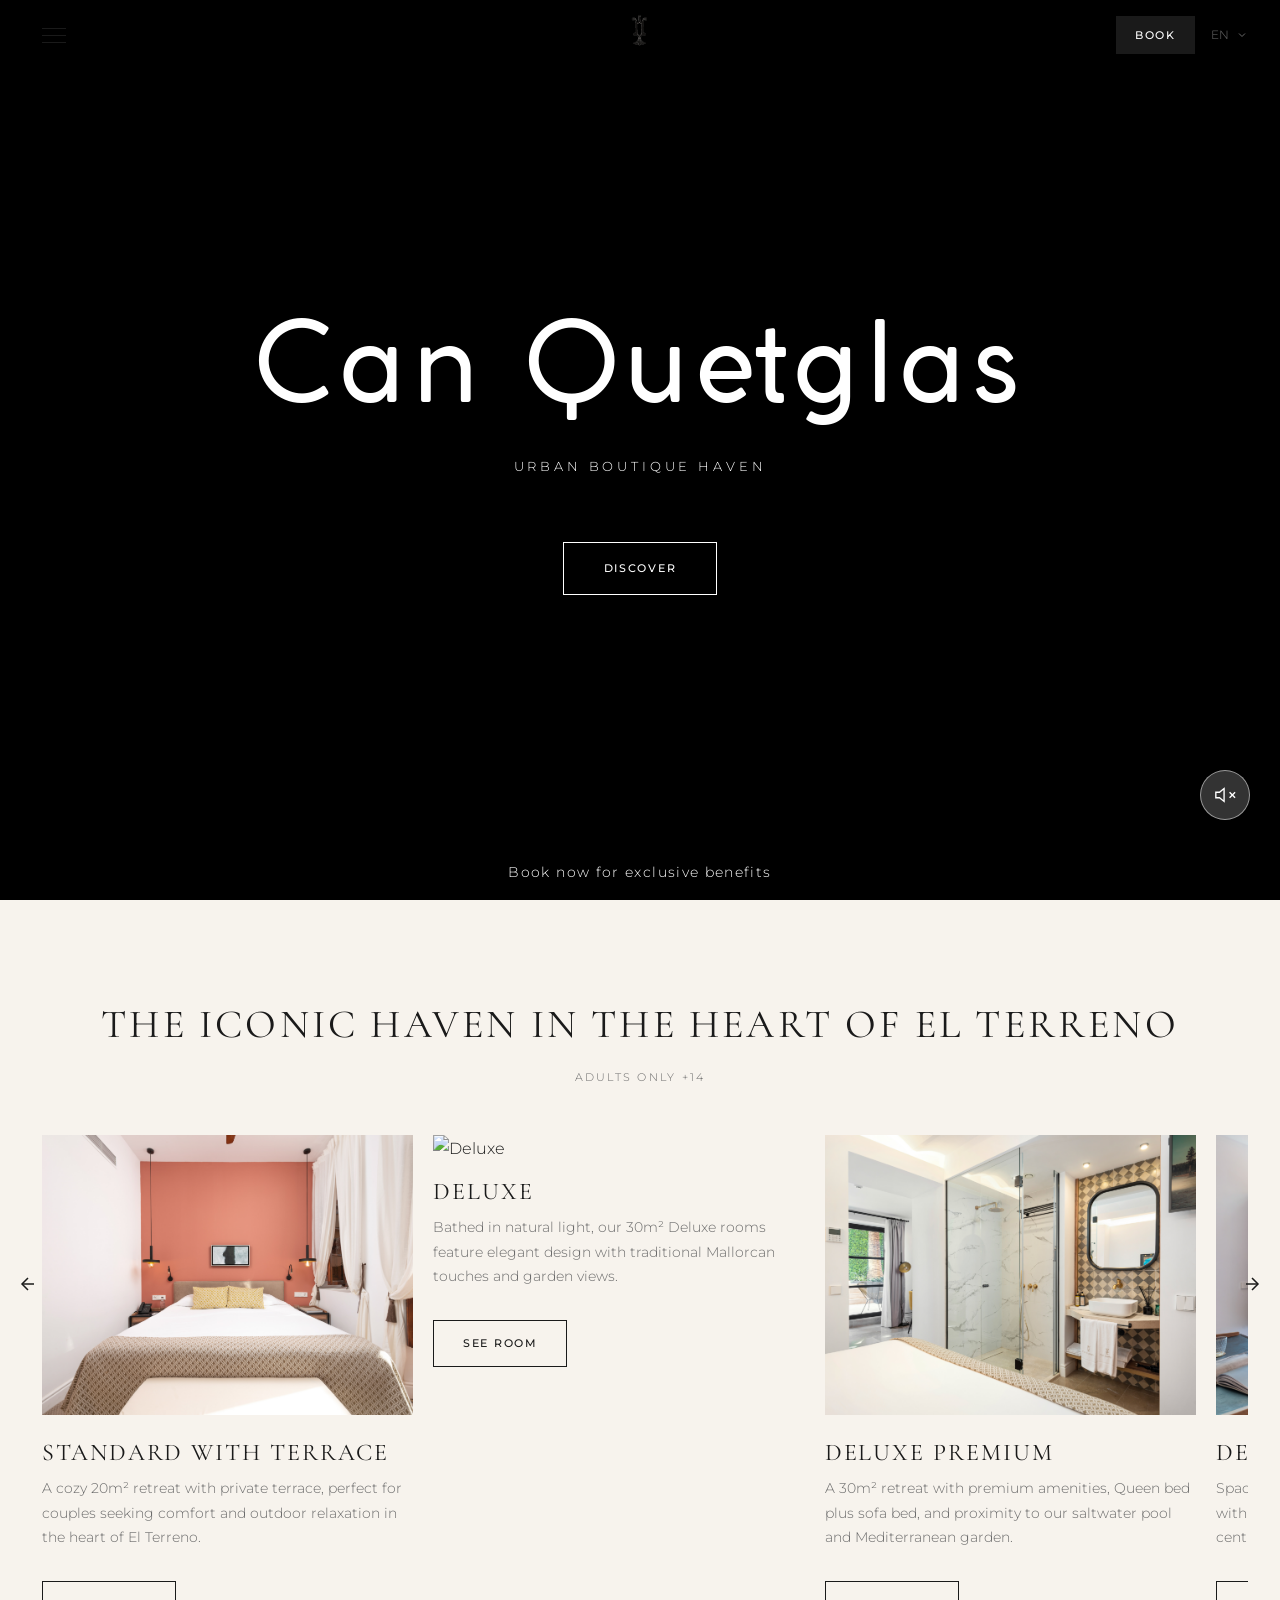
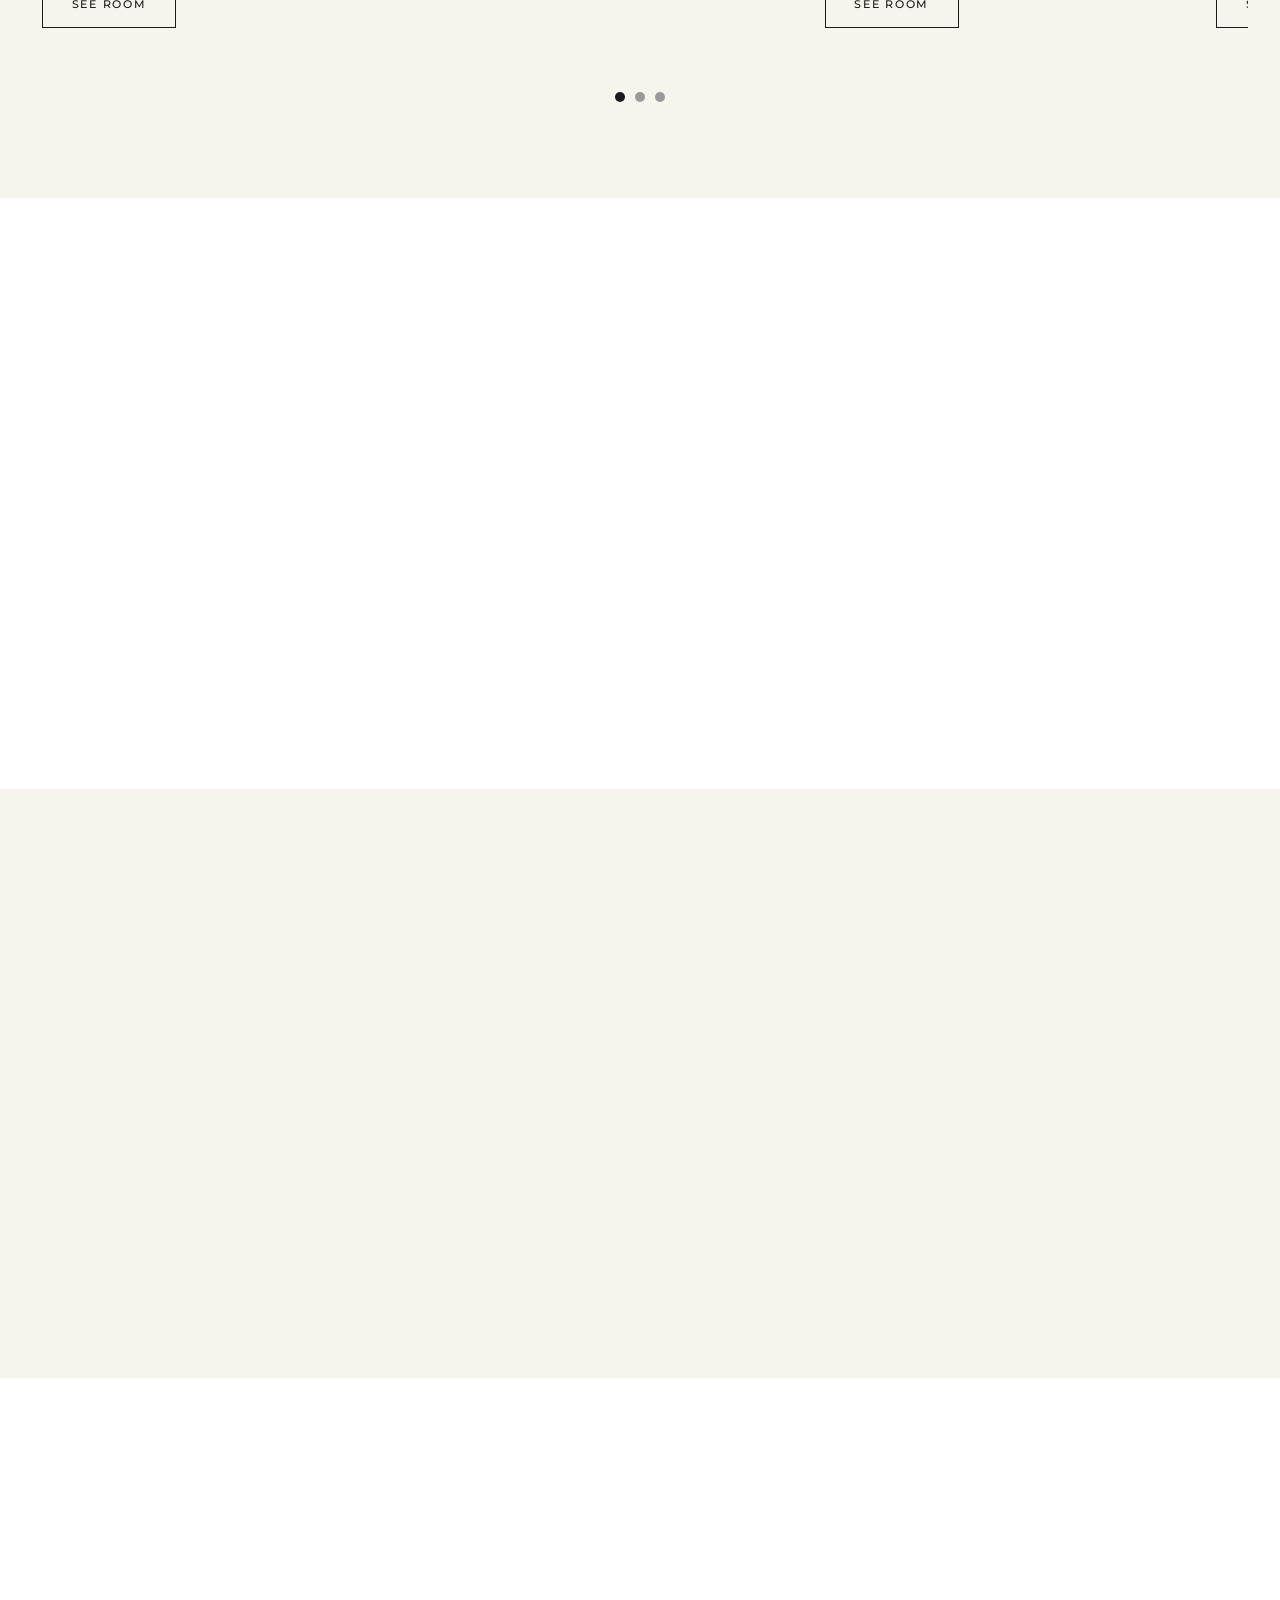
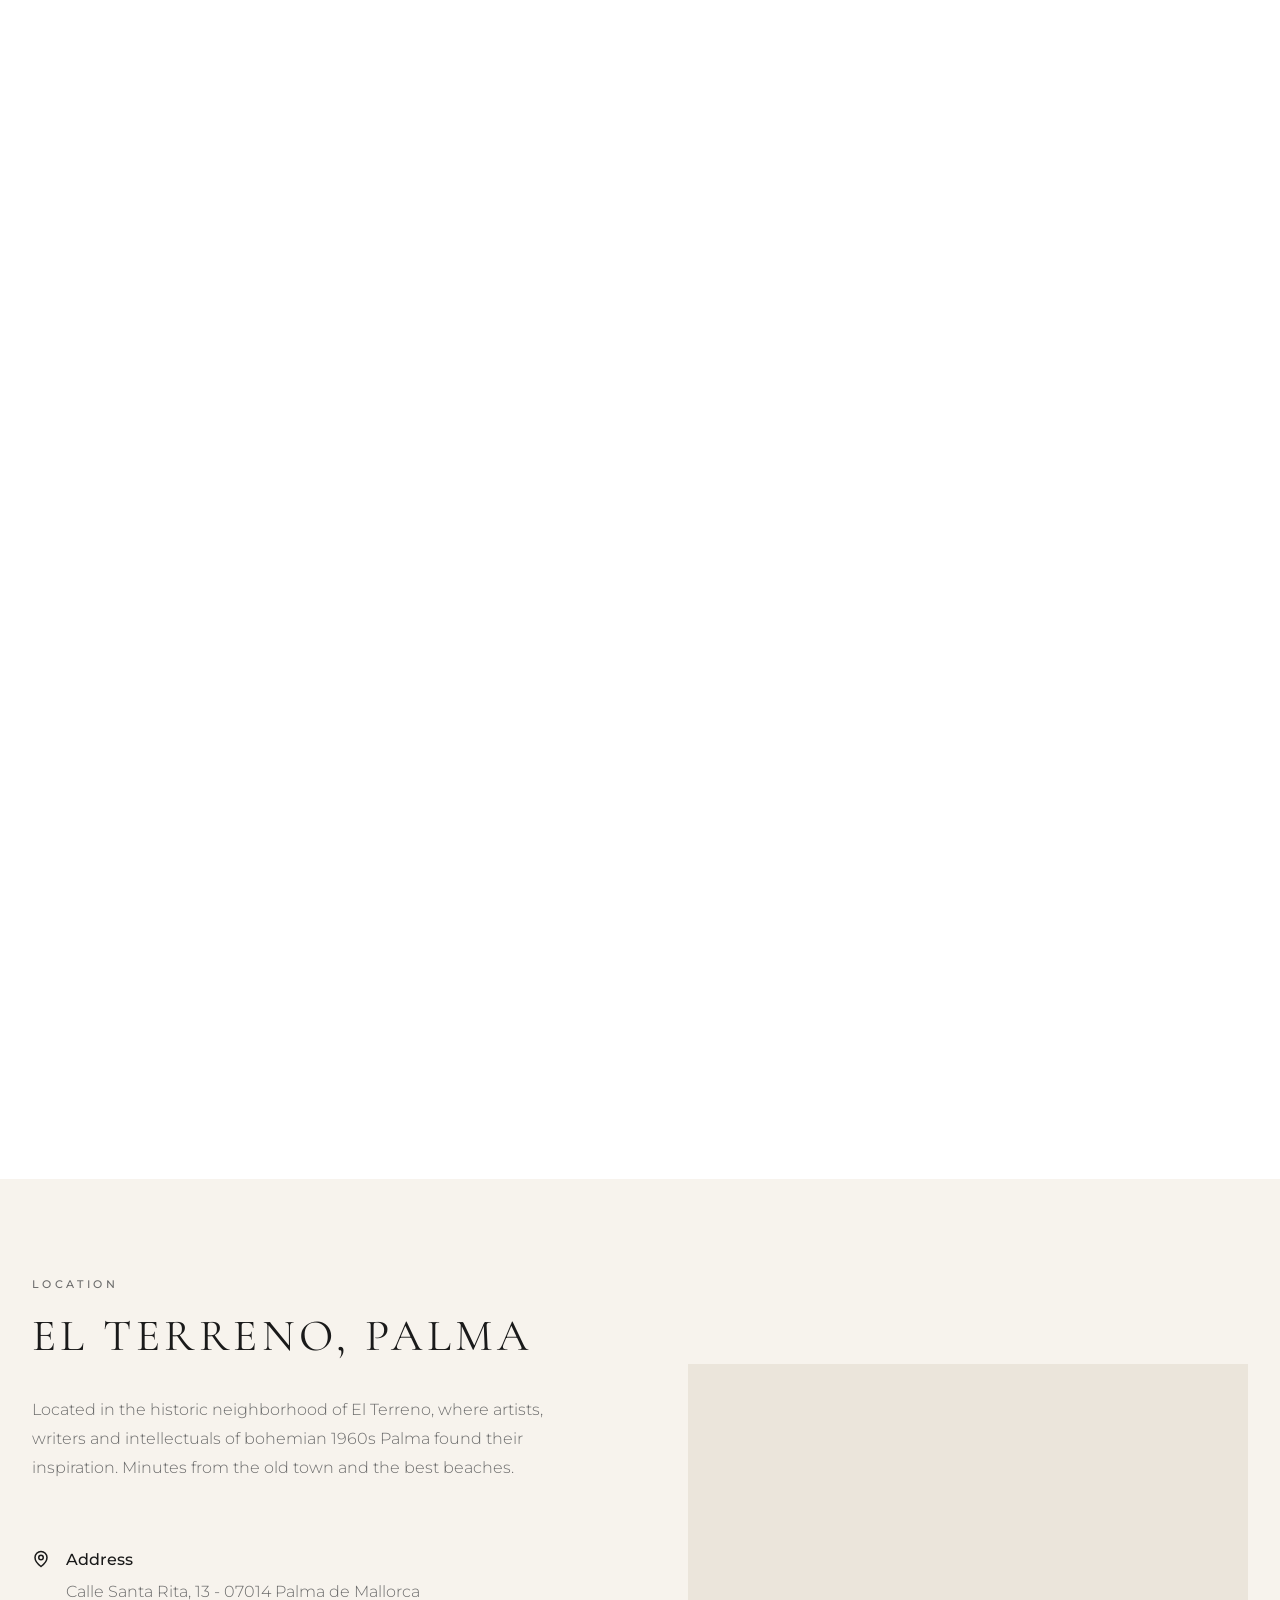
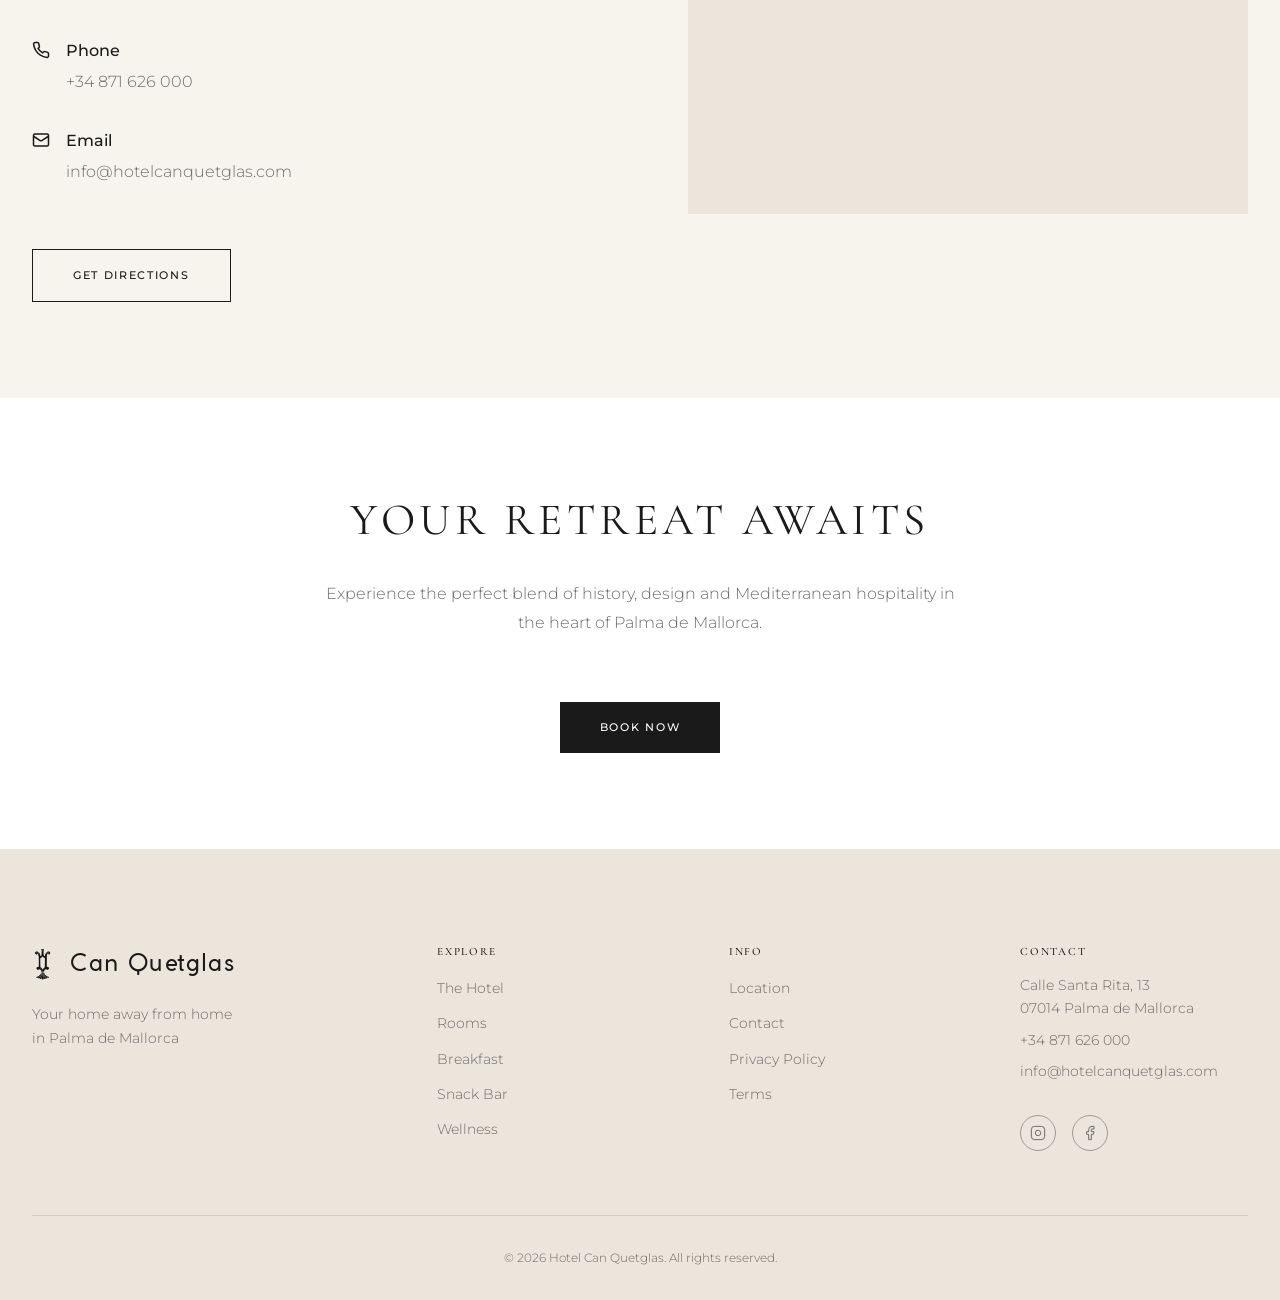
==== commit c81e3046: "fix: Change Swedish language code from SE to SV (ISO 639-1) - Updated language selector display from" ====
--- a/preview/index.html
+++ b/preview/index.html
@@ -834,7 +834,7 @@
         <a href="#" class="lang-active">EN</a>
         <a href="#">ES</a>
         <a href="#">DE</a>
-        <a href="#">SE</a>
+        <a href="#">SV</a>
     </div>
 </nav>
 
@@ -863,7 +863,7 @@
                         <a href="#" class="header-lang lang-active" data-lang="en">EN</a>
                         <a href="#" class="header-lang" data-lang="es">ES</a>
                         <a href="#" class="header-lang" data-lang="de">DE</a>
-                        <a href="#" class="header-lang" data-lang="sv">SE</a>
+                        <a href="#" class="header-lang" data-lang="sv">SV</a>
                     </div>
                 </div>
             </div>
@@ -1499,7 +1499,7 @@
 
     // Update active language in side menu
     document.querySelectorAll('.side-menu-lang a').forEach(a => {
-        const displayLang = lang === 'sv' ? 'SE' : lang.toUpperCase();
+        const displayLang = lang.toUpperCase();
         a.classList.toggle('lang-active', a.textContent === displayLang);
     });
 
@@ -1511,7 +1511,7 @@
     // Update dropdown current language text
     const currentLangText = document.getElementById('current-lang-text');
     if (currentLangText) {
-        currentLangText.textContent = lang === 'sv' ? 'SE' : lang.toUpperCase();
+        currentLangText.textContent = lang.toUpperCase();
     }
 
     // Save preference
@@ -1569,8 +1569,7 @@
 document.querySelectorAll('.side-menu-lang a').forEach(langLink => {
     langLink.addEventListener('click', function(e) {
         e.preventDefault();
-        let lang = this.textContent.toLowerCase();
-        if (lang === 'se') lang = 'sv'; // Swedish mapping
+        const lang = this.textContent.toLowerCase();
         setLanguage(lang);
     });
 });
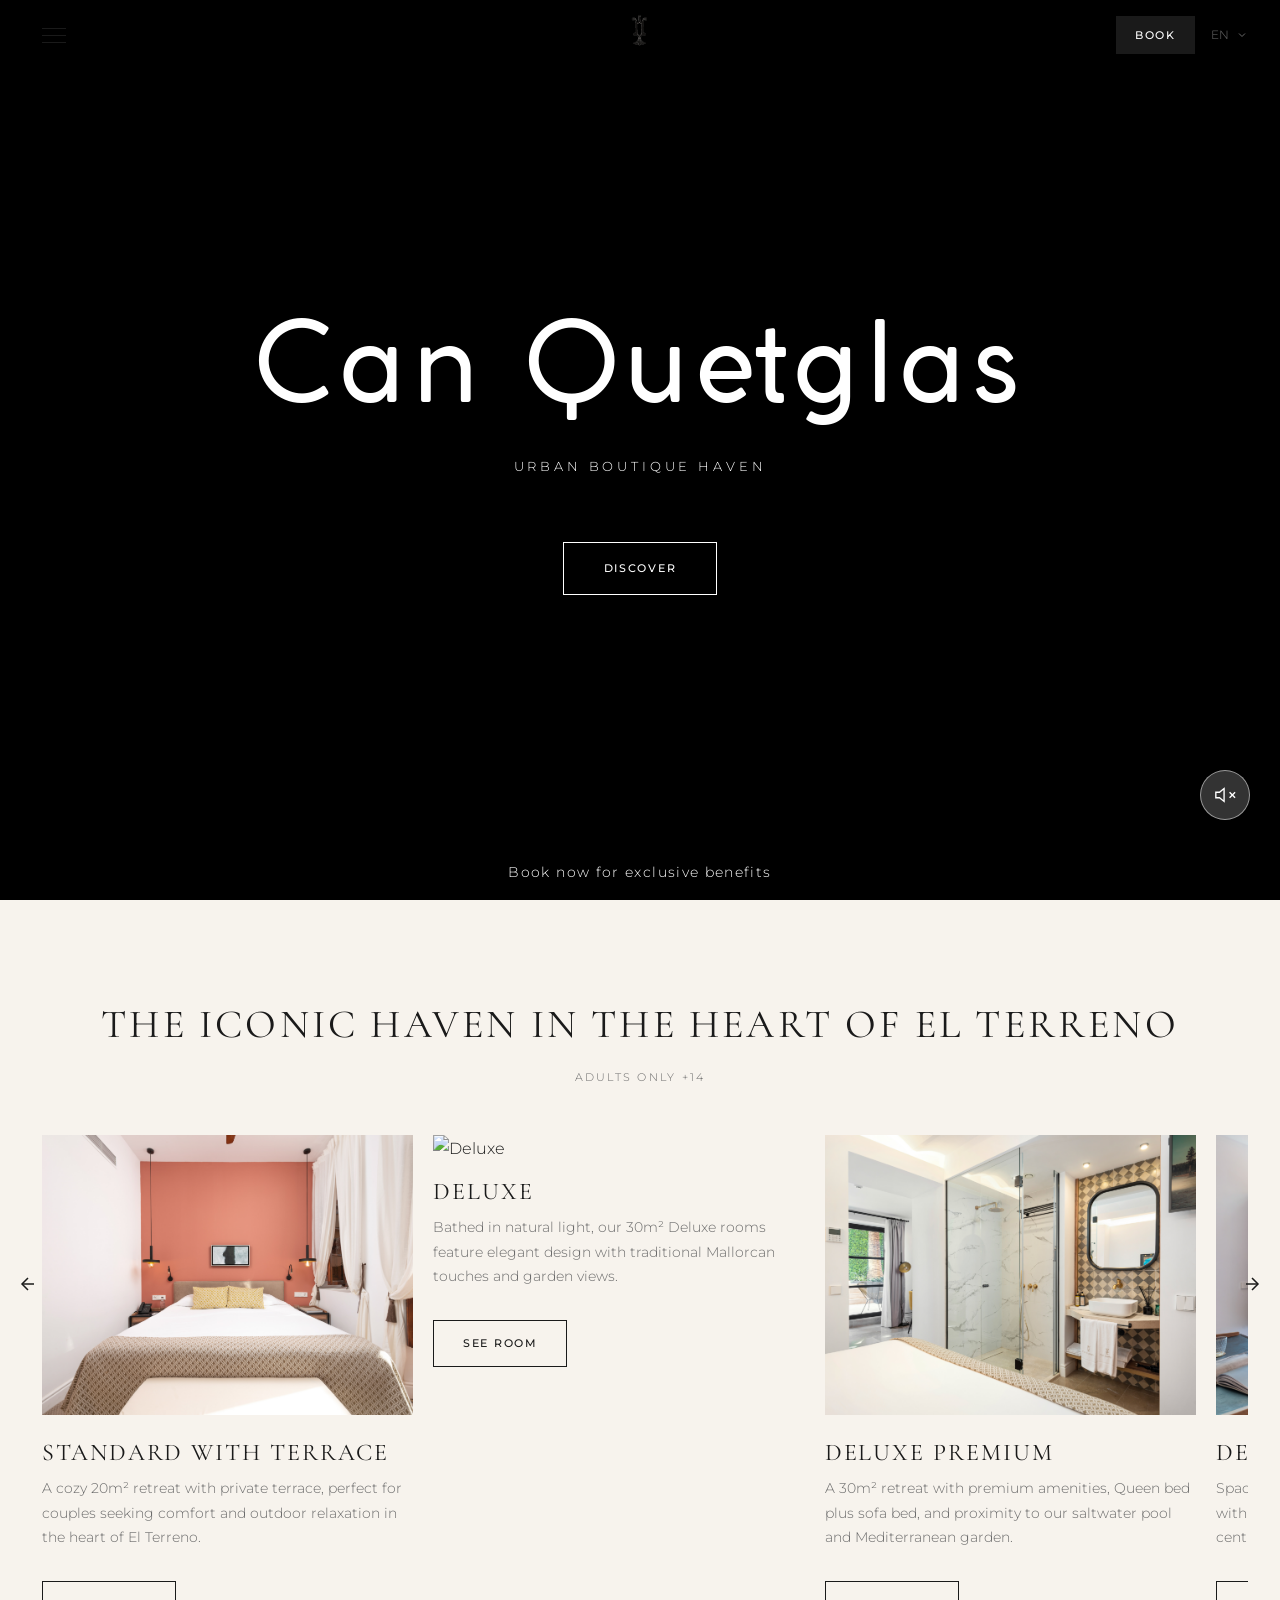
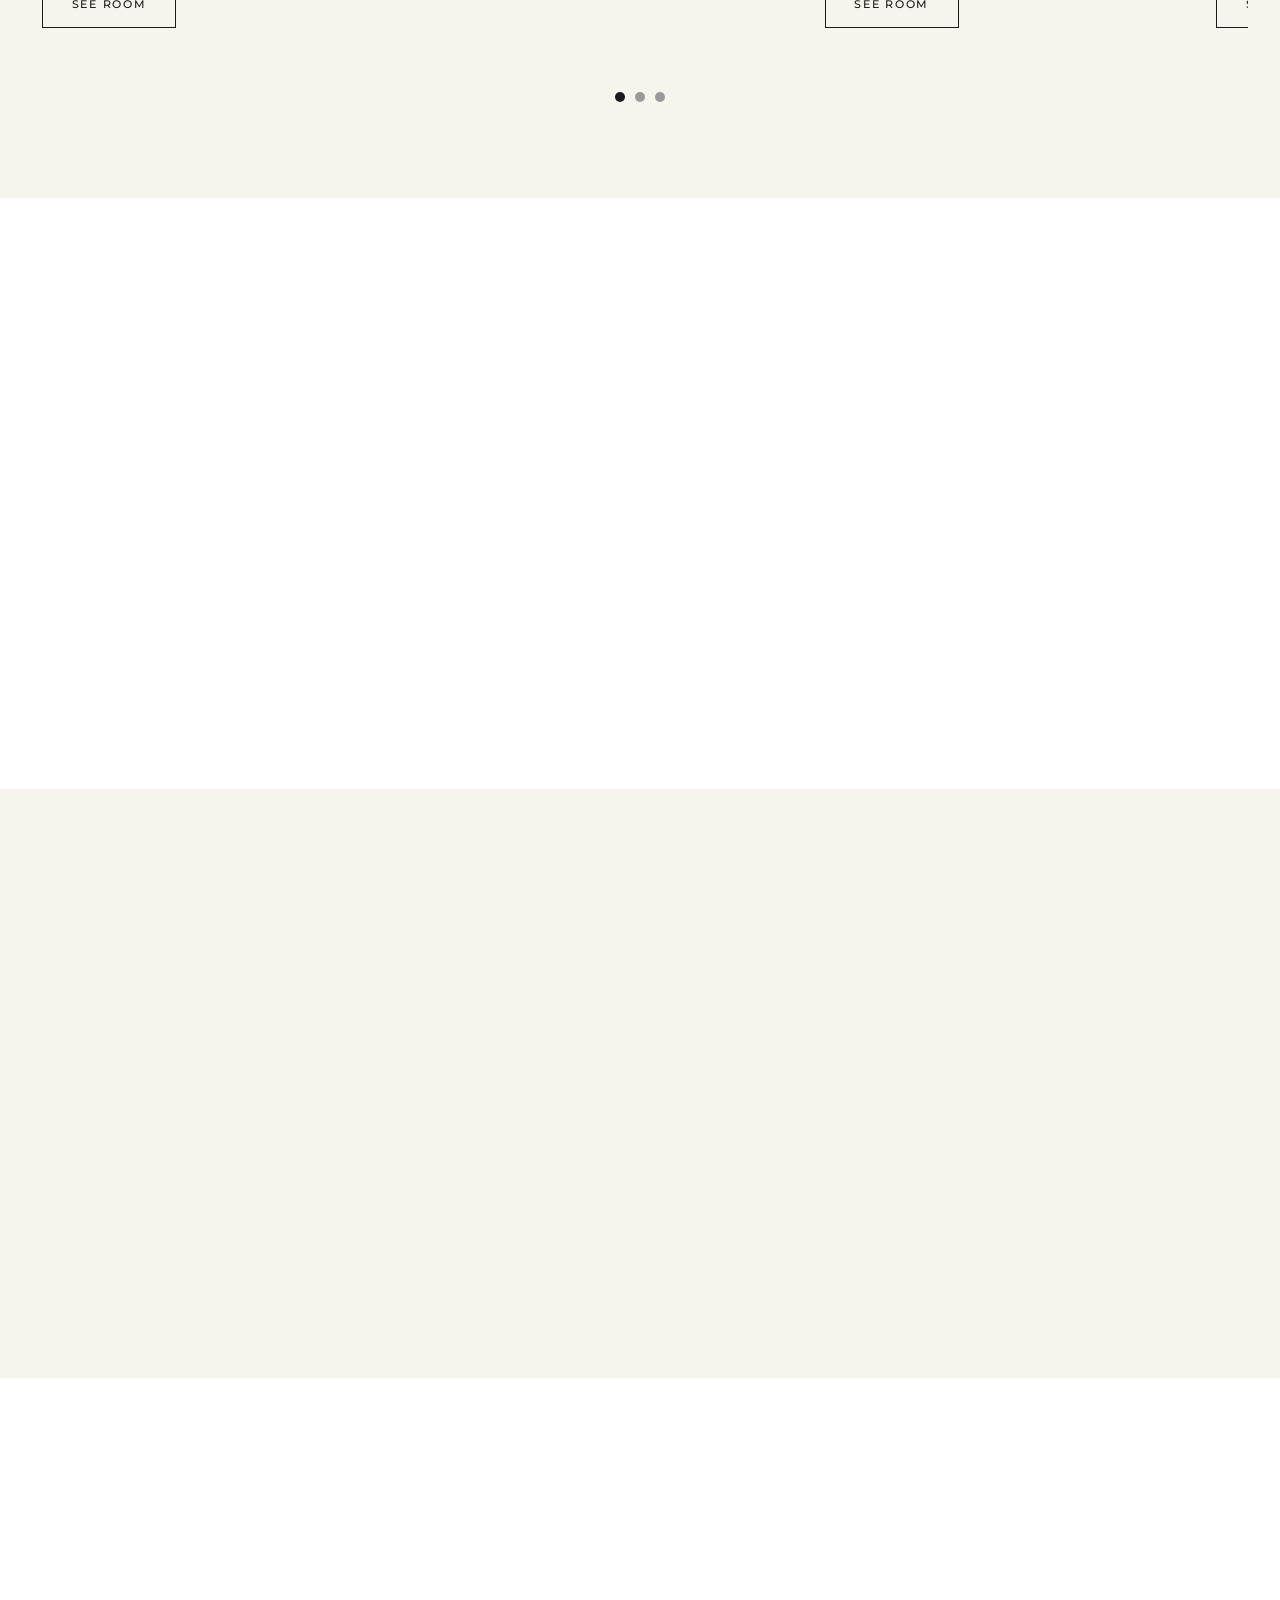
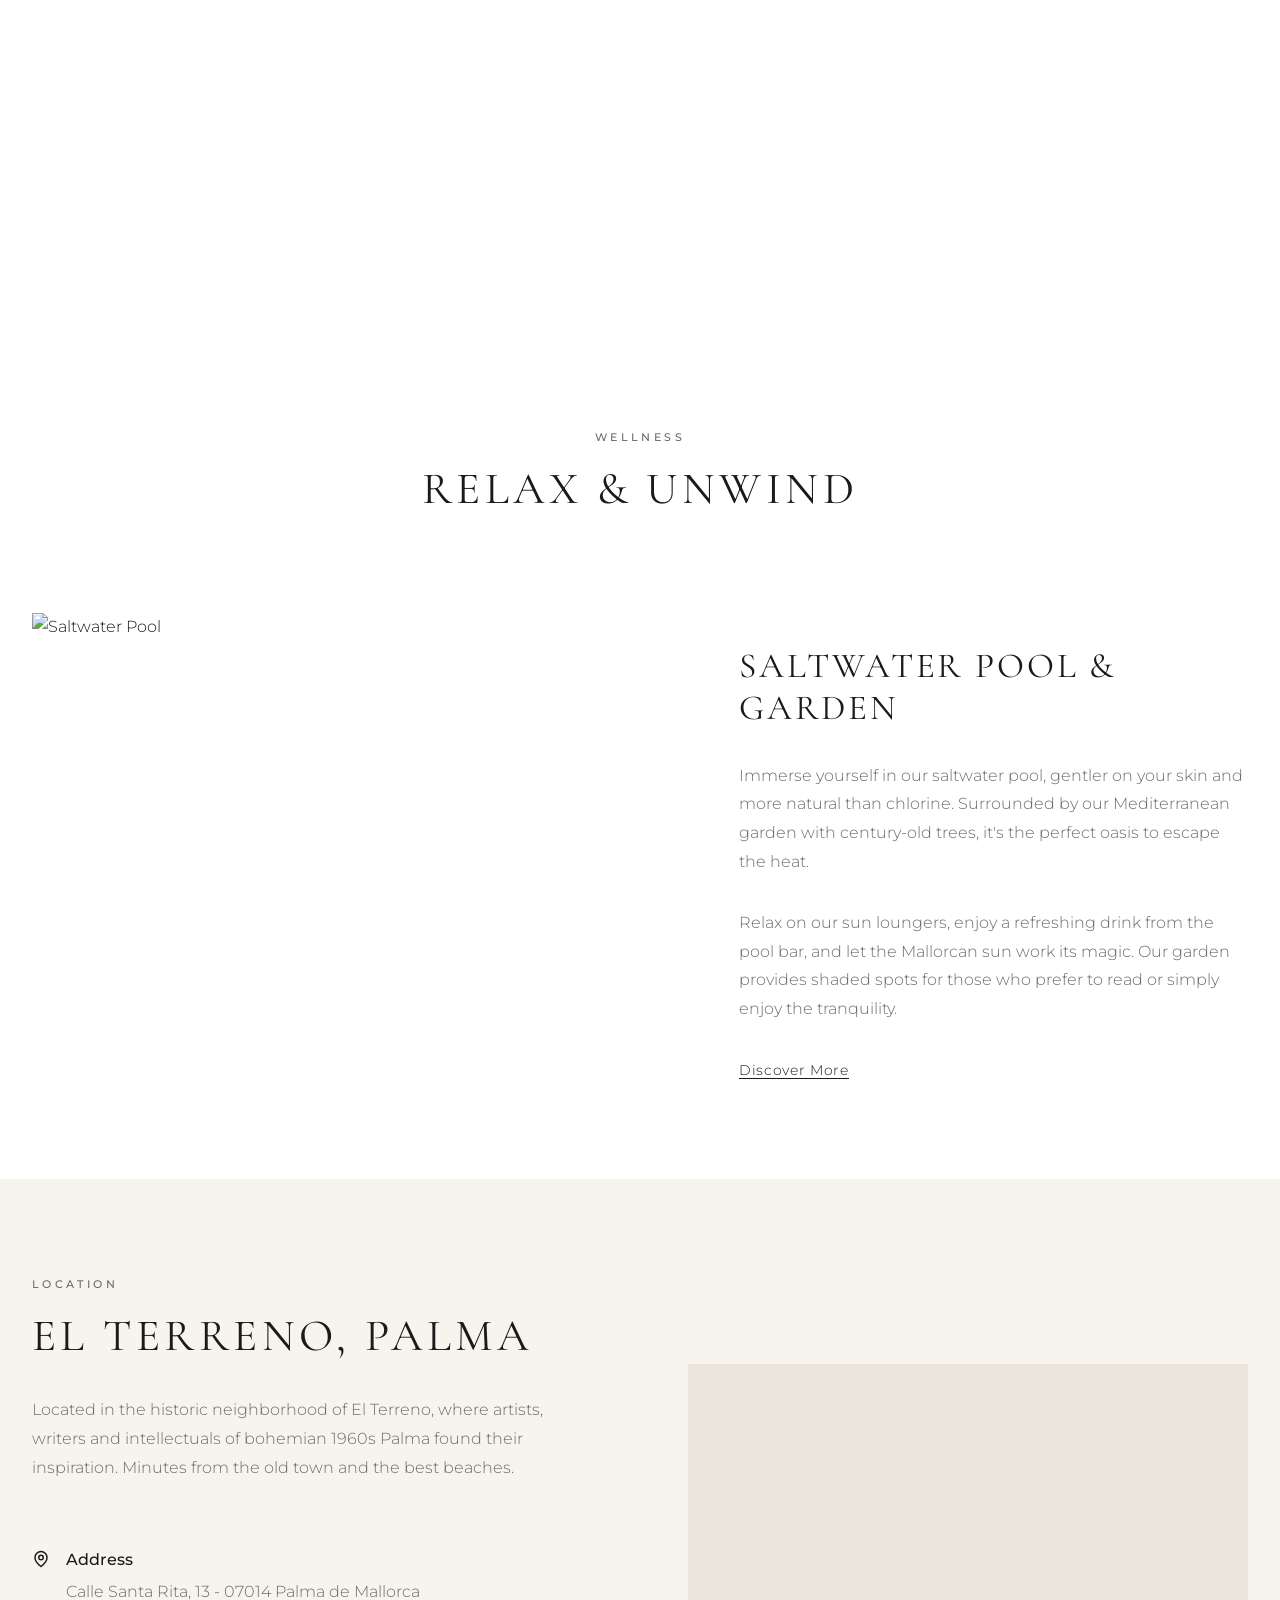
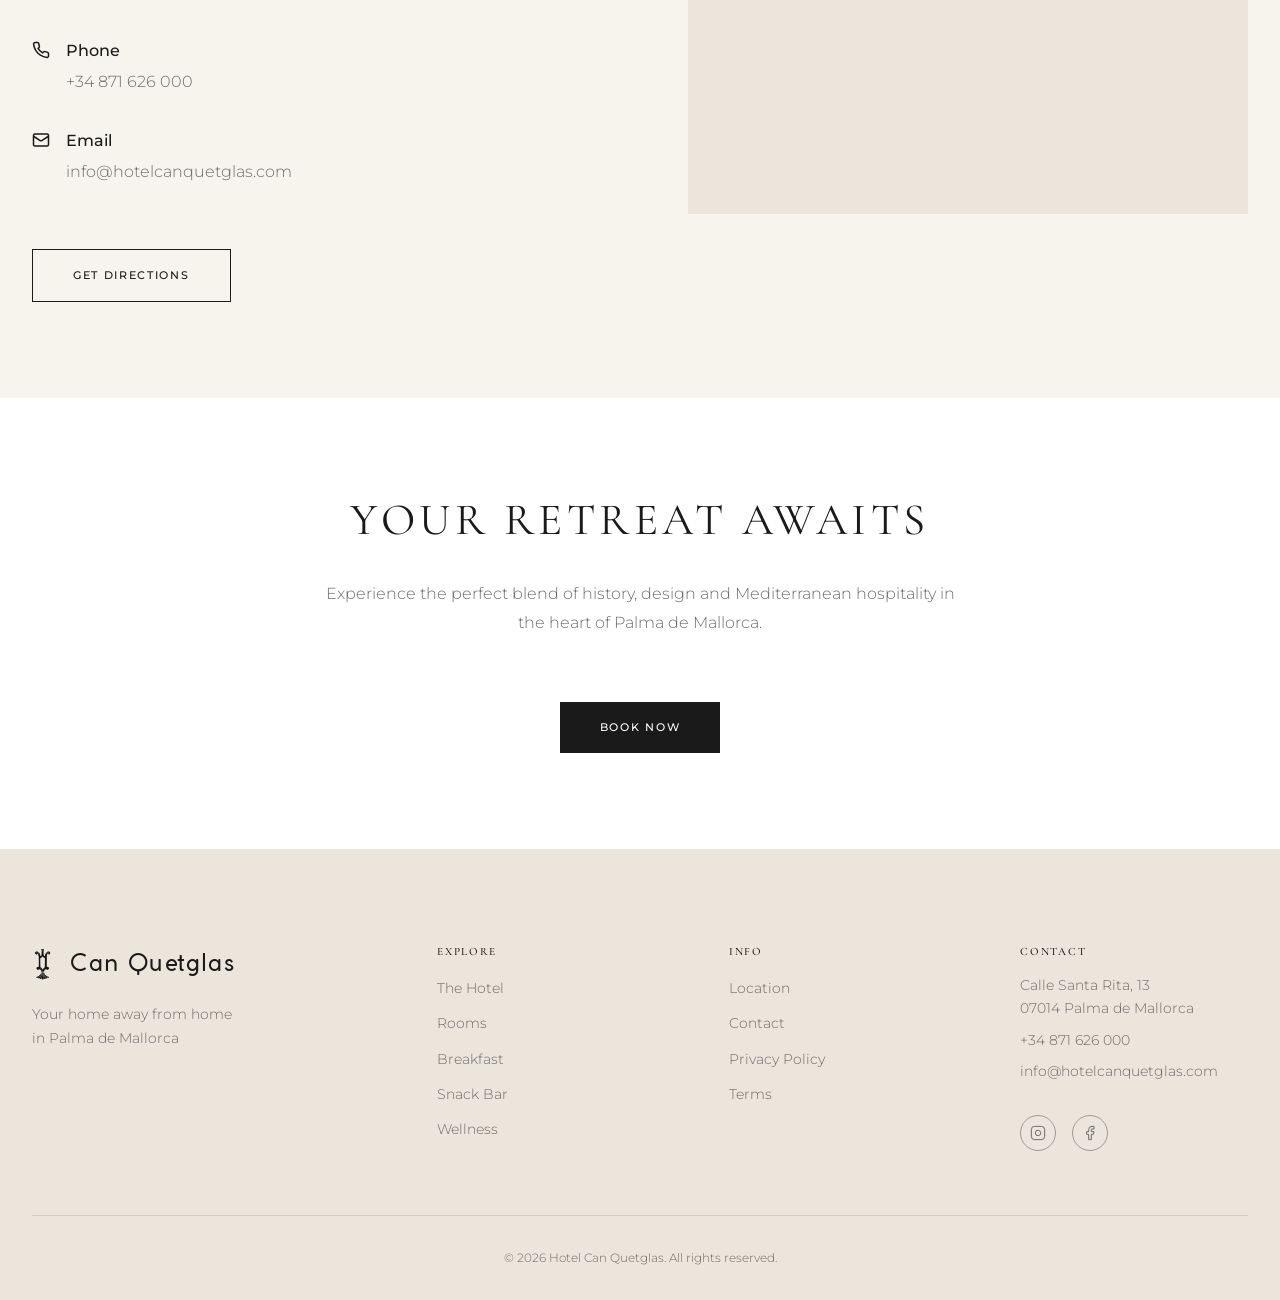
==== commit 89d61cba: "feat: Add GPTHelp chatbot to all pages - Chatbot displays as bubble in bottom-left corner - Added to" ====
--- a/preview/index.html
+++ b/preview/index.html
@@ -1739,5 +1739,21 @@
 roomsAutoSlide = setInterval(nextRoomsSlide, 5000);
 </script>
 
+<script type="text/javascript">
+(function(){
+    var d=document;
+    var s=d.createElement("script");
+    s.src="https://gpthelp.ai/plugin/v1/index.js";
+    s.async=true;
+    s.onload=function(){
+        var gptHelp=document.createElement("gpt-help");
+        gptHelp.id="1f814932-82c5-40e7-b626-3ab8ee52f2b5";
+        gptHelp.setAttribute("mode", "bubble");
+        gptHelp.setAttribute("position", "bottom-left");
+        document.body.appendChild(gptHelp);
+    };
+    d.getElementsByTagName("head")[0].appendChild(s);
+})();
+</script>
 </body>
 </html>
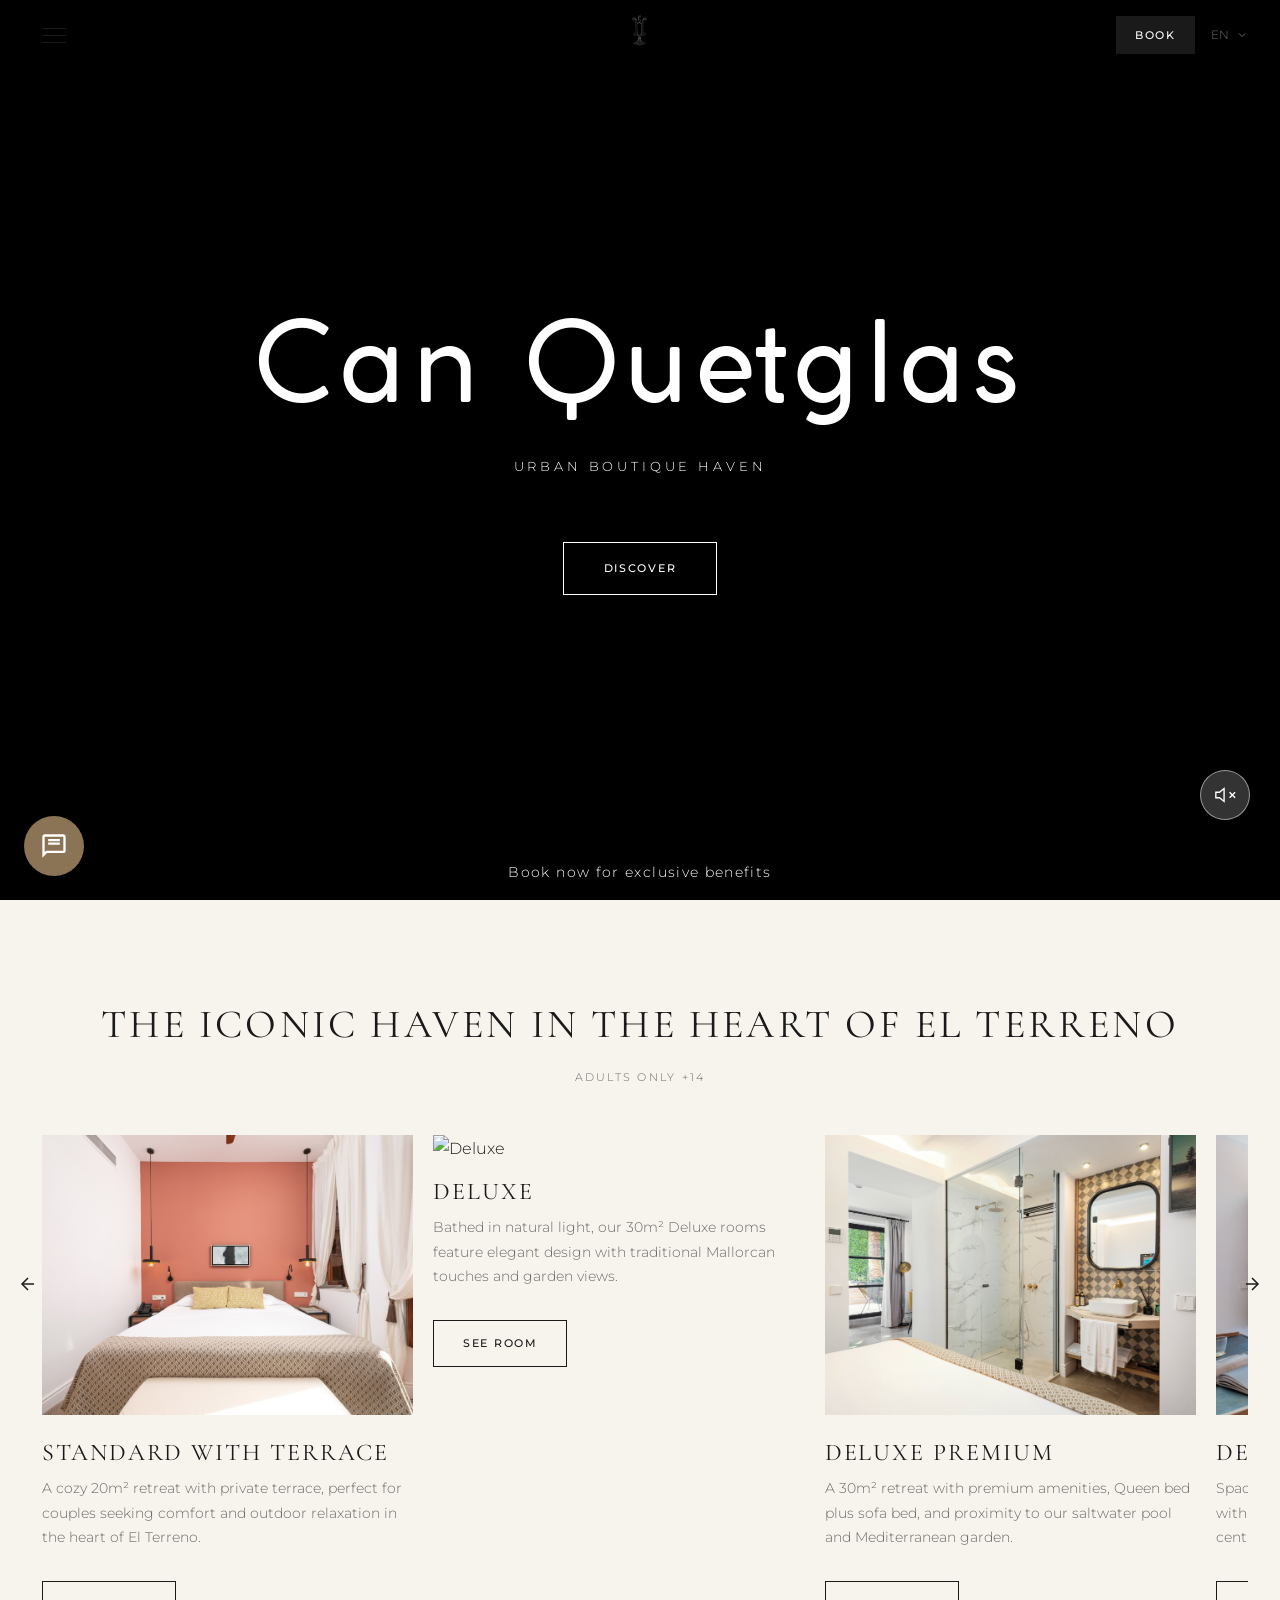
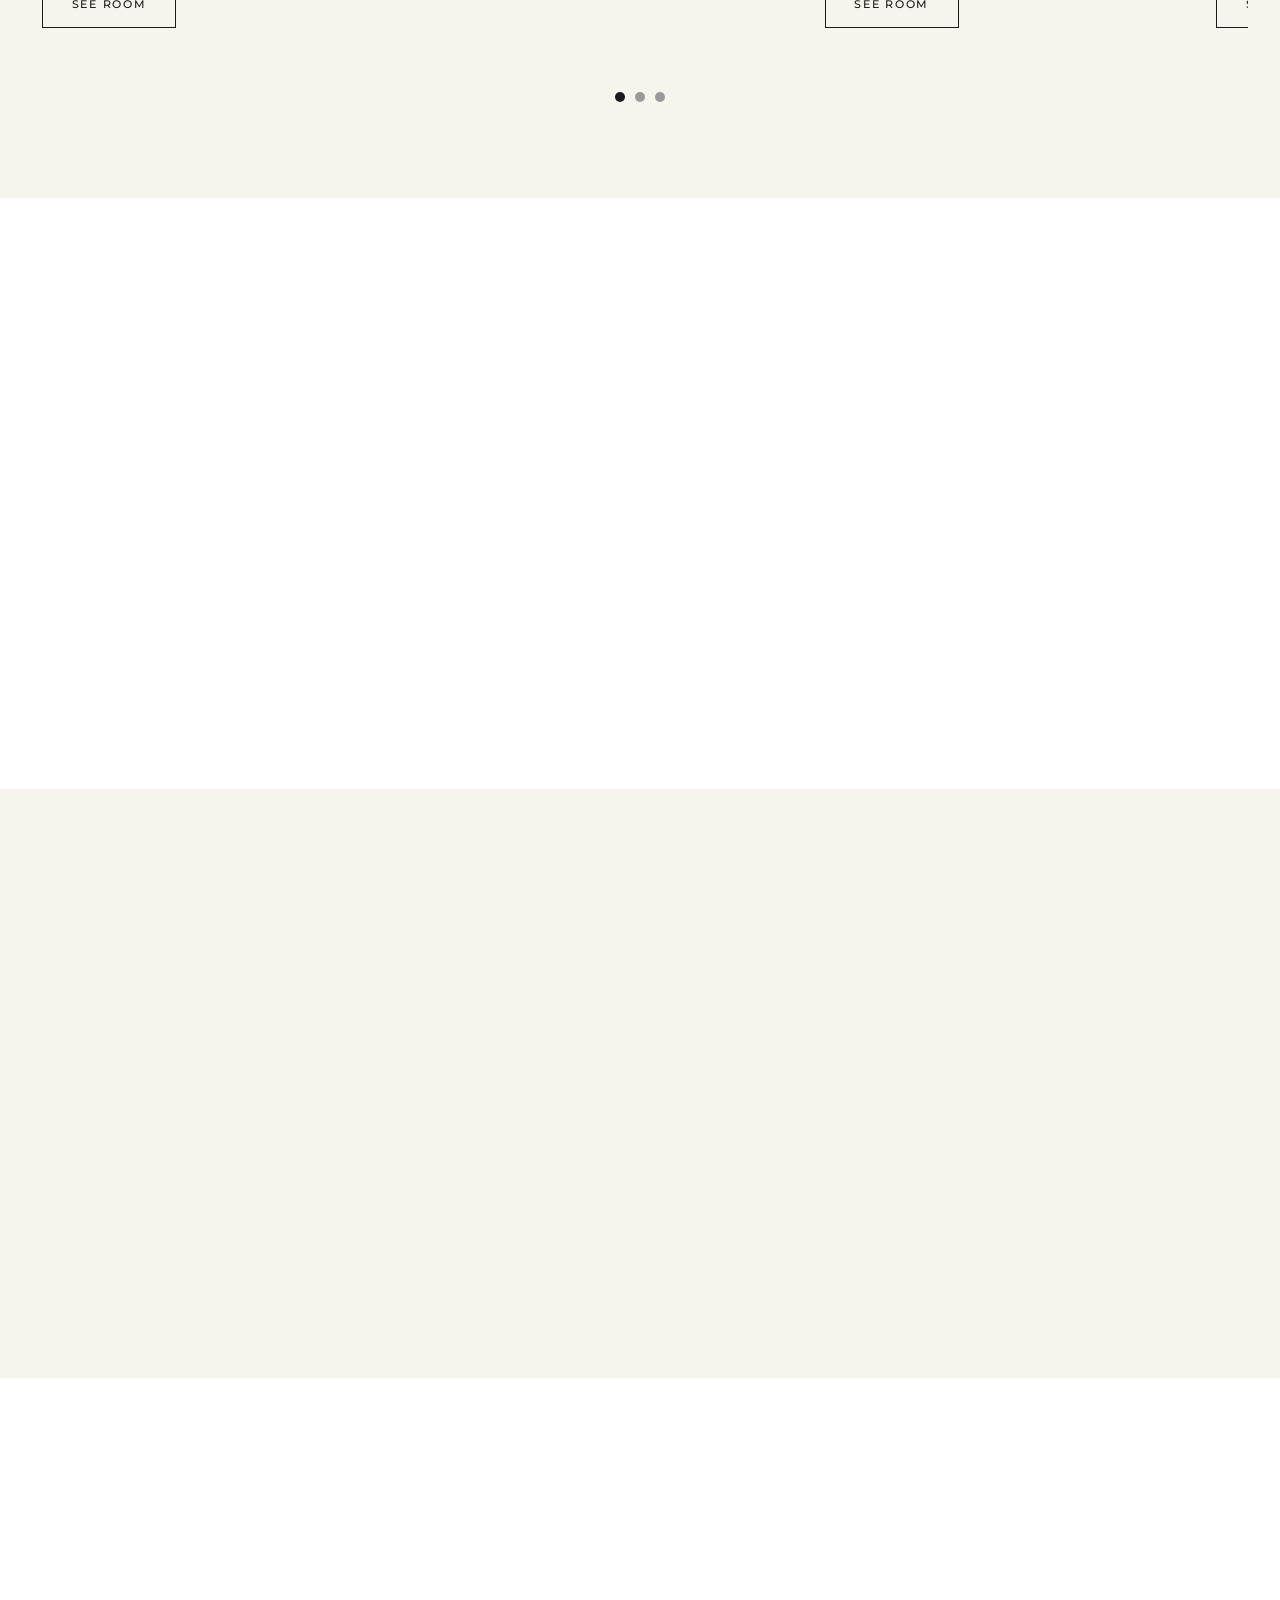
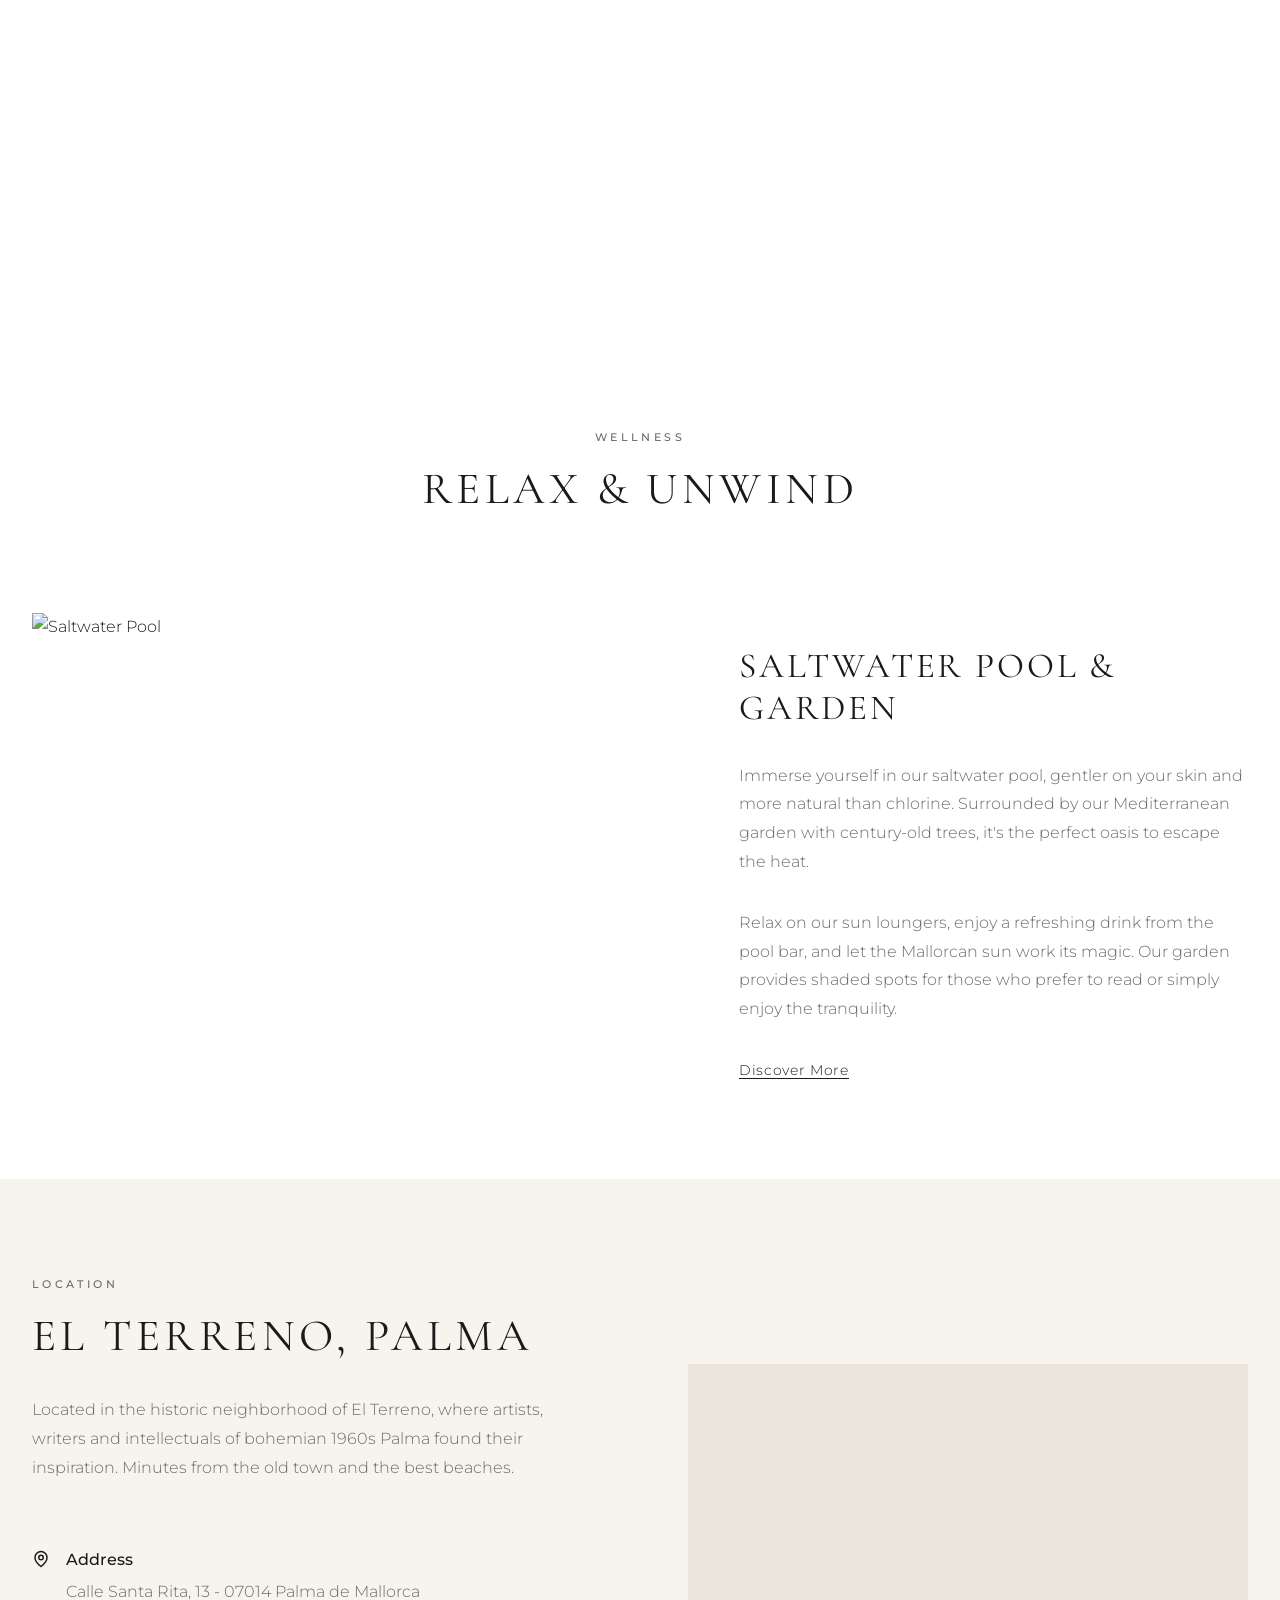
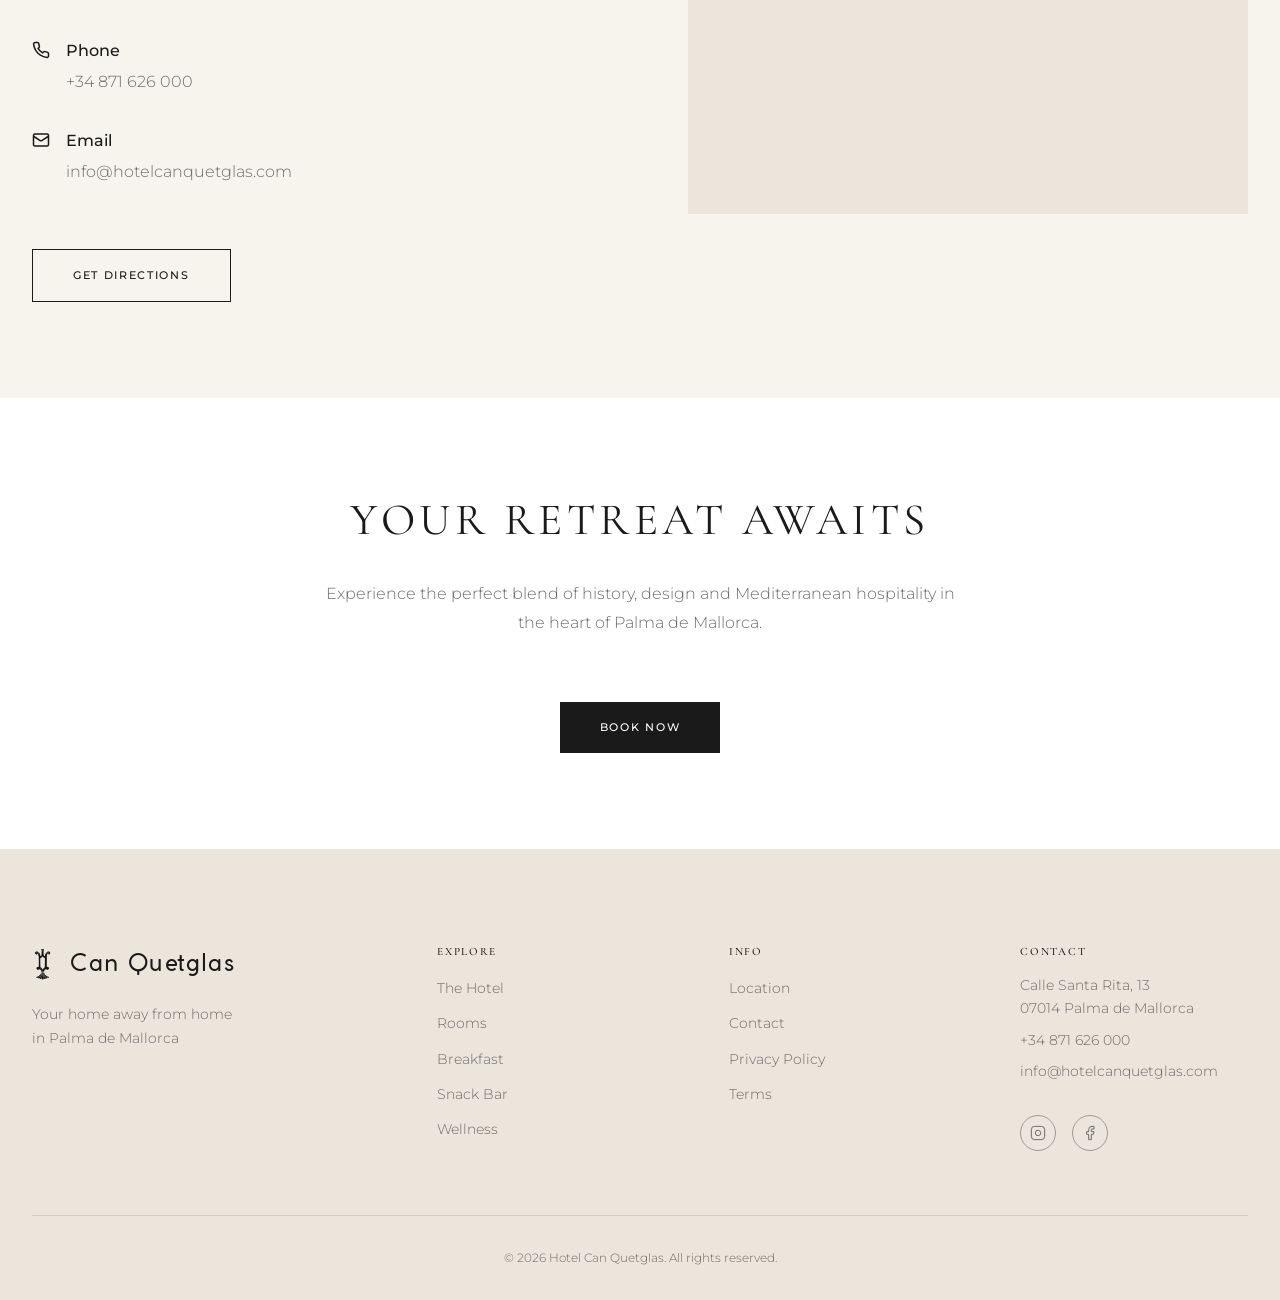
==== commit e6084526: "feat: Add custom AI chatbot with Google Gemini - Replace non-working GPTHelp with custom chatbot - U" ====
--- a/preview/index.html
+++ b/preview/index.html
@@ -1743,11 +1743,8 @@
 (function(){
     var d=document;
     var s=d.createElement("script");
-    s.src="https://gpthelp.ai/plugin/v1/index.js";
     s.async=true;
     s.onload=function(){
-        var gptHelp=document.createElement("gpt-help");
-        gptHelp.id="1f814932-82c5-40e7-b626-3ab8ee52f2b5";
         gptHelp.setAttribute("mode", "bubble");
         gptHelp.setAttribute("position", "bottom-left");
         document.body.appendChild(gptHelp);
@@ -1755,5 +1752,6 @@
     d.getElementsByTagName("head")[0].appendChild(s);
 })();
 </script>
+<script src="js/chatbot.js"></script>
 </body>
 </html>
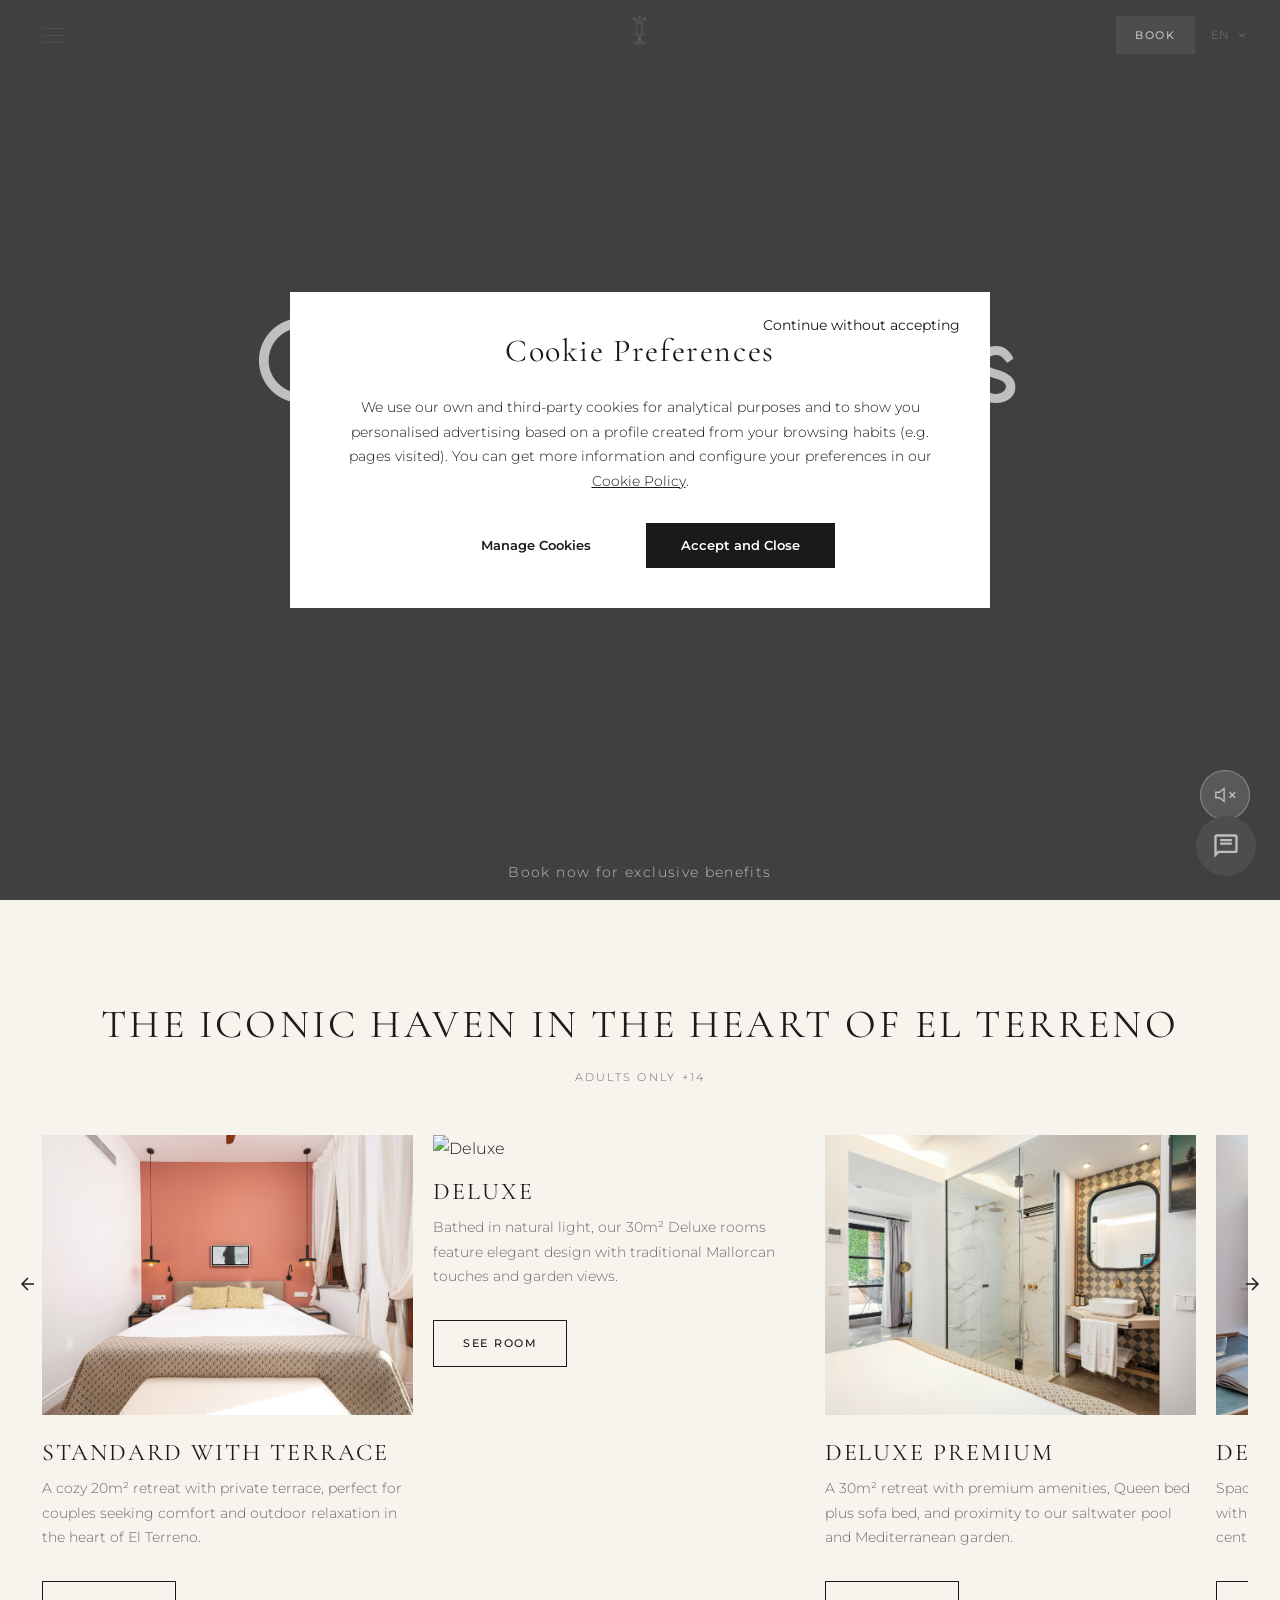
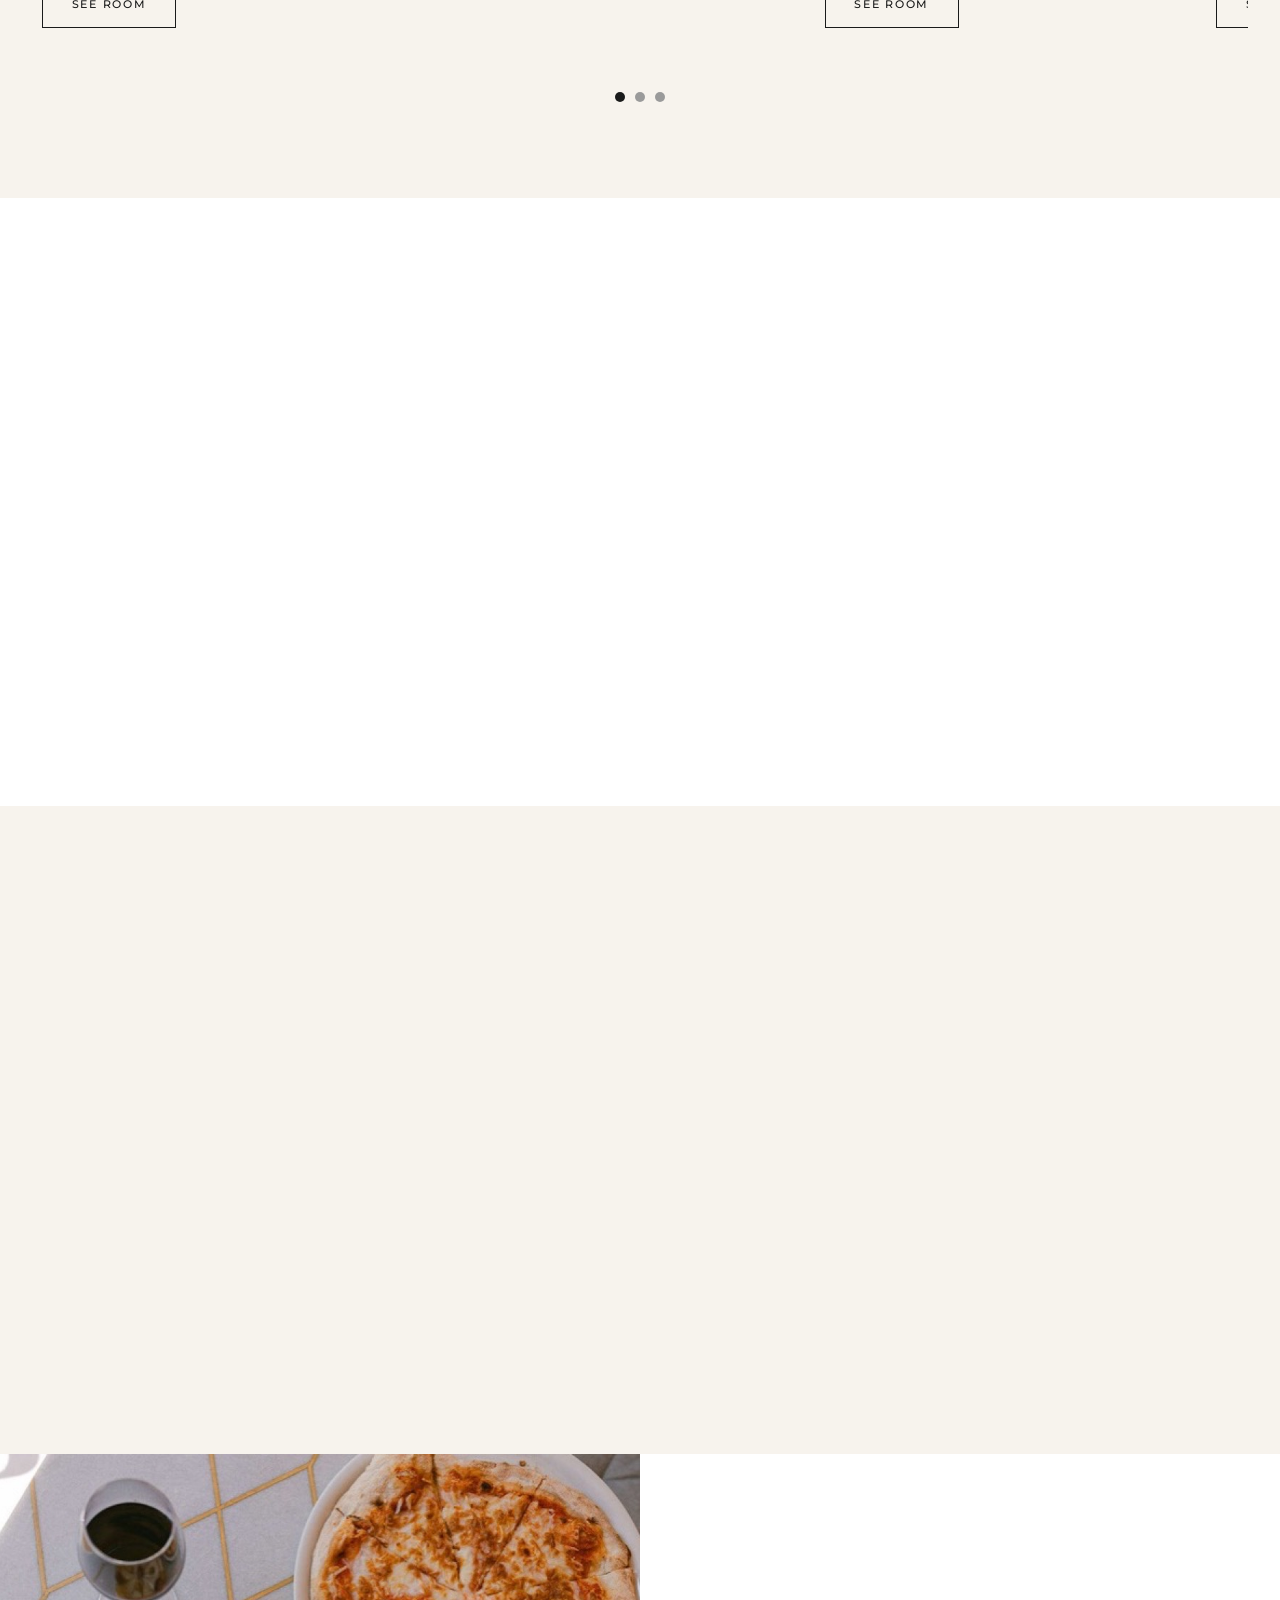
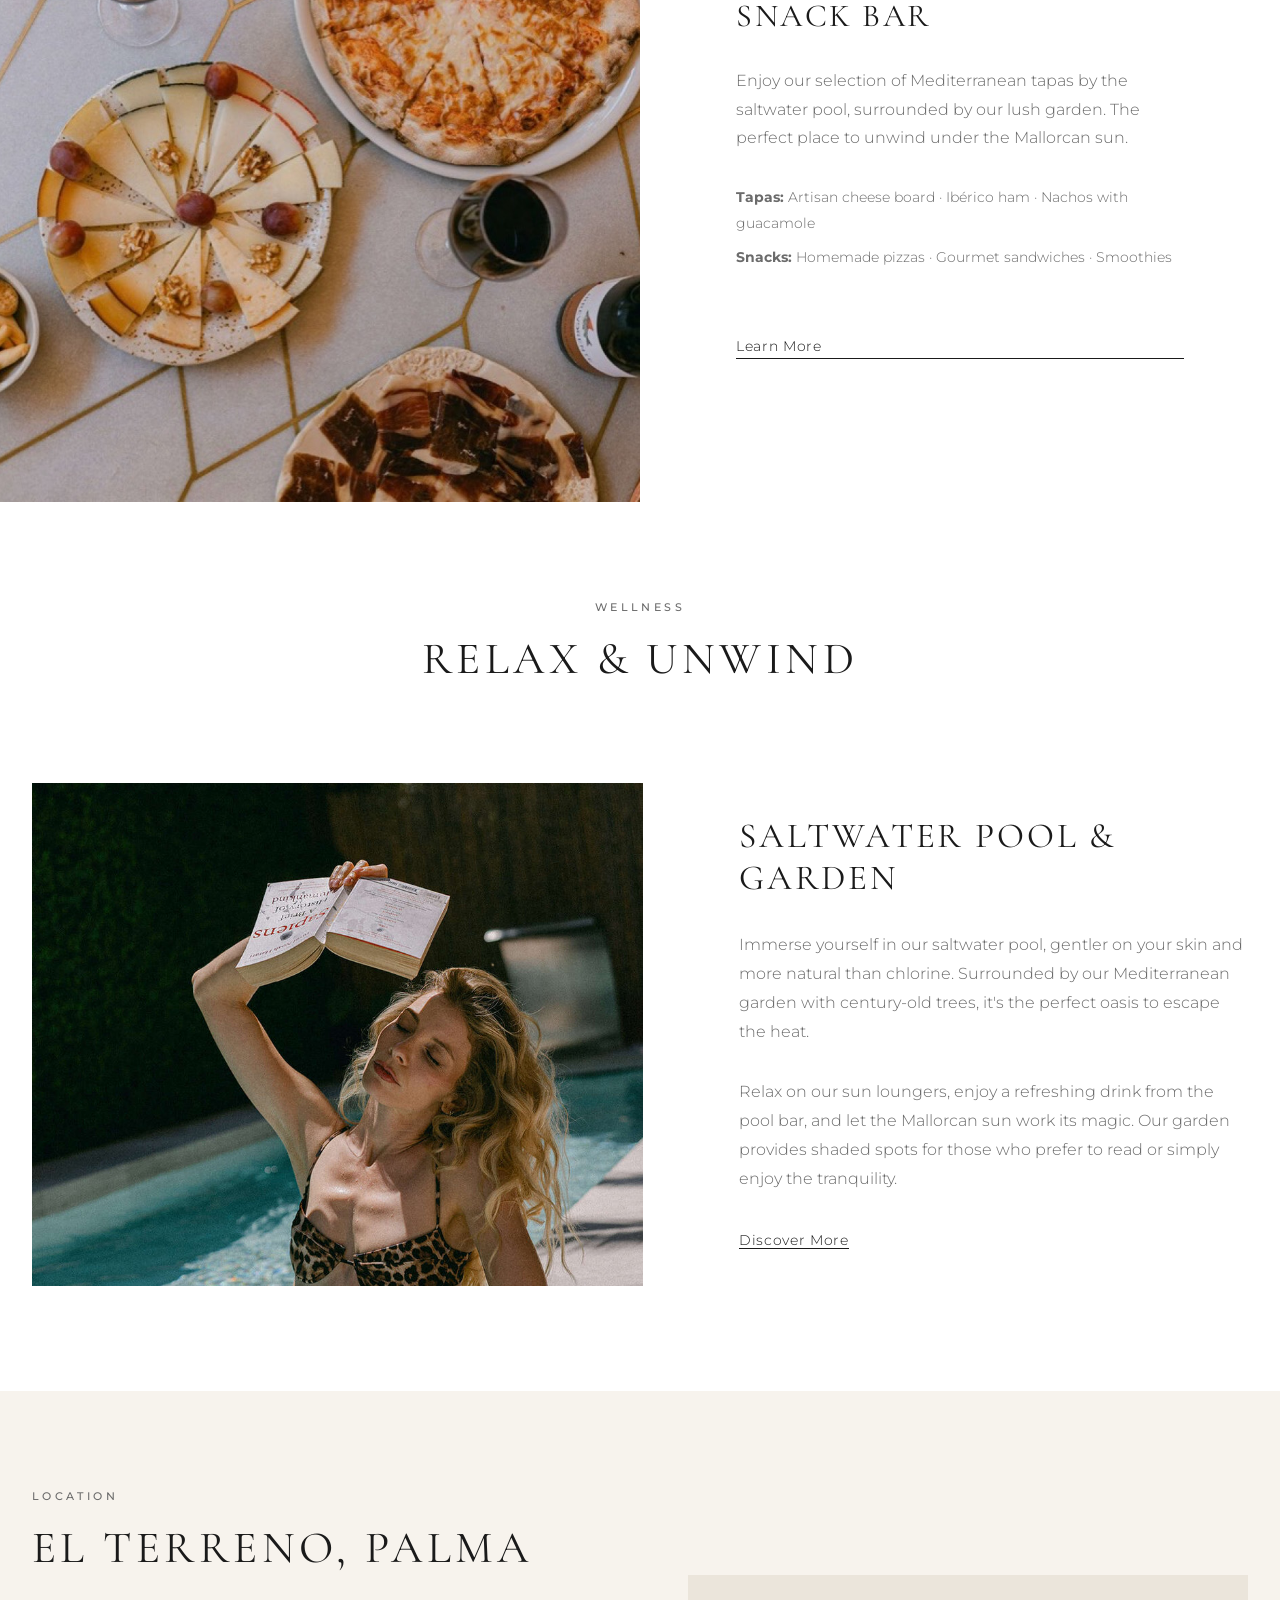
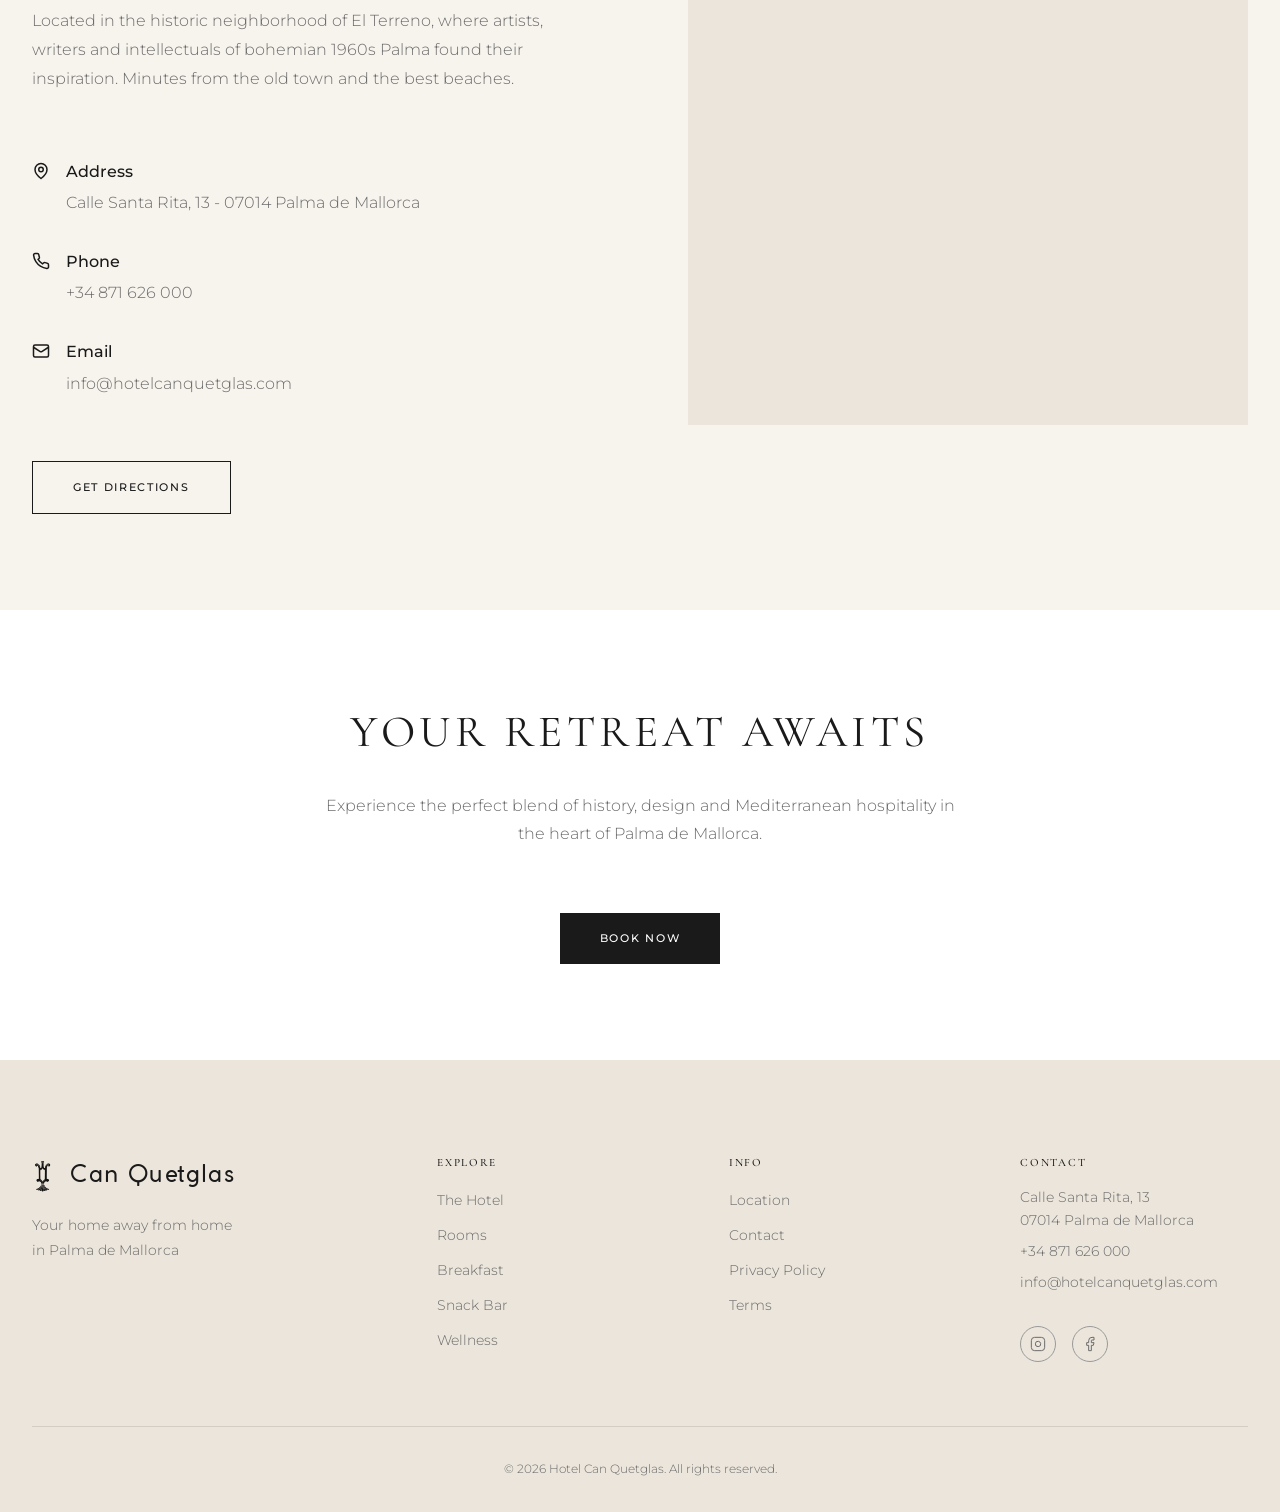
==== commit caf7154d: "feat: Add breakfast, snackbar, cookie pages + booking popup + AI chatbot improvements - Add breakfas" ====
--- a/preview/index.html
+++ b/preview/index.html
@@ -5,6 +5,11 @@
     <meta name="viewport" content="width=device-width, initial-scale=1.0">
     <title>Hotel Can Quetglas - Boutique Hotel Palma de Mallorca</title>
     <meta name="description" content="Your home away from home in Palma de Mallorca - Hotel boutique en un edificio modernista de 1908">
+
+    <!-- Favicon -->
+    <link rel="icon" type="image/png" sizes="32x32" href="images/favicon-32.png">
+    <link rel="icon" type="image/png" sizes="16x16" href="images/favicon-16.png">
+    <link rel="apple-touch-icon" sizes="180x180" href="images/apple-touch-icon.png">
 
     <!-- Google Fonts -->
     <link rel="preconnect" href="https://fonts.googleapis.com">
@@ -251,7 +256,7 @@
             font-size: clamp(3rem, 10vw, 7rem);
             color: var(--color-white);
             letter-spacing: 0.05em;
-            font-weight: normal;
+            font-weight: 100;
             margin-bottom: var(--spacing-sm);
             animation: fadeInUp 1s ease 0.5s forwards;
             opacity: 0;
@@ -793,9 +798,511 @@
         body.menu-open {
             overflow: hidden;
         }
+
+        /* ============================================
+           BOOKING POPUP
+           ============================================ */
+        .booking-popup-overlay {
+            position: fixed;
+            top: 0;
+            left: 0;
+            right: 0;
+            bottom: 0;
+            background: rgba(0, 0, 0, 0.6);
+            z-index: 2000;
+            opacity: 0;
+            visibility: hidden;
+            transition: all 0.3s ease;
+            display: flex;
+            align-items: center;
+            justify-content: center;
+            padding: var(--spacing-md);
+        }
+        .booking-popup-overlay.active {
+            opacity: 1;
+            visibility: visible;
+        }
+        .booking-popup {
+            background: var(--color-white);
+            max-width: 900px;
+            width: 100%;
+            max-height: 90vh;
+            overflow-y: auto;
+            position: relative;
+            transform: translateY(20px);
+            transition: transform 0.3s ease;
+        }
+        .booking-popup-overlay.active .booking-popup {
+            transform: translateY(0);
+        }
+        .booking-popup-close {
+            position: absolute;
+            top: 20px;
+            right: 20px;
+            background: none;
+            border: none;
+            cursor: pointer;
+            color: var(--color-black);
+            padding: 8px;
+            z-index: 10;
+            transition: color 0.3s;
+        }
+        .booking-popup-close:hover {
+            color: var(--color-accent);
+        }
+        .booking-popup-content {
+            display: grid;
+            grid-template-columns: 1fr 1fr;
+        }
+        .booking-popup-left {
+            padding: var(--spacing-lg);
+            display: flex;
+            flex-direction: column;
+            align-items: center;
+            justify-content: center;
+            border-right: 1px solid var(--color-cream-dark);
+        }
+        .booking-popup-logo {
+            max-width: 240px;
+            width: 100%;
+            margin-bottom: var(--spacing-xs);
+        }
+        .booking-popup-tagline {
+            font-size: 0.85rem;
+            color: var(--color-gray);
+            text-align: center;
+            margin-bottom: var(--spacing-md);
+            font-style: italic;
+            max-width: 240px;
+        }
+        .booking-popup-form {
+            width: 100%;
+            max-width: 320px;
+        }
+        .booking-popup-row {
+            display: flex;
+            align-items: flex-start;
+            gap: var(--spacing-sm);
+            padding: var(--spacing-sm) 0;
+            border-bottom: 1px solid var(--color-cream-dark);
+            cursor: pointer;
+        }
+        .booking-popup-row svg {
+            width: 20px;
+            height: 20px;
+            color: var(--color-gray);
+            flex-shrink: 0;
+            margin-top: 2px;
+        }
+        .booking-popup-row-content {
+            flex: 1;
+        }
+        .booking-popup-label {
+            font-size: 0.7rem;
+            color: var(--color-gray);
+            text-transform: uppercase;
+            letter-spacing: 0.1em;
+            margin-bottom: 2px;
+        }
+        .booking-popup-value {
+            font-size: 0.95rem;
+            color: var(--color-black);
+            font-weight: 400;
+        }
+        /* Calendar styles */
+        .booking-calendar {
+            display: none;
+            position: absolute;
+            background: var(--color-white);
+            box-shadow: 0 4px 20px rgba(0,0,0,0.15);
+            z-index: 100;
+            padding: var(--spacing-sm);
+            min-width: 280px;
+        }
+        .booking-calendar.active {
+            display: block;
+        }
+        .booking-calendar-header {
+            display: flex;
+            justify-content: space-between;
+            align-items: center;
+            margin-bottom: var(--spacing-sm);
+        }
+        .booking-calendar-title {
+            font-size: 0.9rem;
+            font-weight: 500;
+        }
+        .booking-calendar-nav {
+            background: none;
+            border: none;
+            cursor: pointer;
+            padding: 4px 8px;
+            color: var(--color-black);
+        }
+        .booking-calendar-nav:hover {
+            color: var(--color-accent);
+        }
+        .booking-calendar-grid {
+            display: grid;
+            grid-template-columns: repeat(7, 1fr);
+            gap: 2px;
+            text-align: center;
+        }
+        .booking-calendar-day-name {
+            font-size: 0.7rem;
+            color: var(--color-gray);
+            padding: 8px 0;
+            text-transform: uppercase;
+        }
+        .booking-calendar-day {
+            padding: 8px;
+            font-size: 0.85rem;
+            cursor: pointer;
+            border: none;
+            background: none;
+            transition: all 0.2s;
+        }
+        .booking-calendar-day:hover:not(.disabled):not(.selected) {
+            background: var(--color-cream);
+        }
+        .booking-calendar-day.disabled {
+            color: var(--color-gray-light);
+            cursor: default;
+        }
+        .booking-calendar-day.selected {
+            background: var(--color-black);
+            color: var(--color-white);
+        }
+        .booking-calendar-day.in-range {
+            background: var(--color-cream-dark);
+        }
+        .booking-calendar-day.today {
+            font-weight: 600;
+        }
+        /* Room sections */
+        .booking-rooms-container {
+            width: 100%;
+        }
+        .booking-room-section {
+            border: 1px solid var(--color-cream-dark);
+            padding: var(--spacing-sm);
+            margin-bottom: var(--spacing-sm);
+            position: relative;
+        }
+        .booking-room-header {
+            display: flex;
+            justify-content: space-between;
+            align-items: center;
+            margin-bottom: var(--spacing-xs);
+        }
+        .booking-room-title {
+            font-size: 0.8rem;
+            font-weight: 600;
+            text-transform: uppercase;
+            letter-spacing: 0.1em;
+            color: var(--color-black);
+        }
+        .booking-room-remove {
+            background: none;
+            border: none;
+            cursor: pointer;
+            color: var(--color-gray);
+            font-size: 0.75rem;
+            padding: 4px 8px;
+            transition: color 0.2s;
+        }
+        .booking-room-remove:hover {
+            color: var(--color-black);
+        }
+        .booking-guest-row {
+            display: flex;
+            justify-content: space-between;
+            align-items: center;
+            padding: 8px 0;
+        }
+        .booking-guest-row:not(:last-child) {
+            border-bottom: 1px solid var(--color-cream);
+        }
+        .booking-guest-label {
+            font-size: 0.85rem;
+            color: var(--color-black);
+        }
+        .booking-guest-note {
+            font-size: 0.7rem;
+            color: var(--color-gray);
+        }
+        /* Rooms dropdown */
+        .booking-rooms-dropdown {
+            display: none;
+            position: absolute;
+            top: 100%;
+            left: 0;
+            right: 0;
+            background: var(--color-white);
+            box-shadow: 0 4px 20px rgba(0,0,0,0.15);
+            z-index: 100;
+            padding: var(--spacing-sm);
+        }
+        .booking-rooms-dropdown.active {
+            display: block;
+        }
+        /* Adults selector */
+        .booking-adults-selector {
+            display: flex;
+            align-items: center;
+            gap: var(--spacing-xs);
+        }
+        .booking-adults-btn {
+            width: 28px;
+            height: 28px;
+            border: 1px solid var(--color-gray-light);
+            background: none;
+            cursor: pointer;
+            font-size: 1rem;
+            display: flex;
+            align-items: center;
+            justify-content: center;
+            transition: all 0.2s;
+        }
+        .booking-adults-btn:hover {
+            border-color: var(--color-black);
+        }
+        .booking-adults-btn:disabled {
+            opacity: 0.3;
+            cursor: default;
+        }
+        .booking-adults-count {
+            font-size: 0.9rem;
+            min-width: 24px;
+            text-align: center;
+        }
+        .booking-adults-note {
+            font-size: 0.7rem;
+            color: var(--color-gray);
+            margin-top: 4px;
+        }
+        .booking-add-room {
+            width: 100%;
+            padding: 10px;
+            background: none;
+            border: 1px dashed var(--color-gray-light);
+            cursor: pointer;
+            font-family: var(--font-body);
+            font-size: 0.8rem;
+            color: var(--color-gray);
+            text-transform: uppercase;
+            letter-spacing: 0.1em;
+            transition: all 0.2s;
+            margin-bottom: var(--spacing-sm);
+        }
+        .booking-add-room:hover {
+            border-color: var(--color-black);
+            color: var(--color-black);
+        }
+        .booking-add-room:disabled {
+            opacity: 0.3;
+            cursor: default;
+        }
+        /* Promo code */
+        .booking-promo-input {
+            width: 100%;
+            border: none;
+            border-bottom: 1px solid var(--color-cream-dark);
+            padding: 8px 0;
+            font-family: var(--font-body);
+            font-size: 0.9rem;
+            background: transparent;
+            outline: none;
+        }
+        .booking-promo-input:focus {
+            border-bottom-color: var(--color-black);
+        }
+        .booking-promo-input::placeholder {
+            color: var(--color-gray-light);
+        }
+        .booking-popup-search {
+            width: 100%;
+            max-width: 300px;
+            margin-top: var(--spacing-md);
+            padding: 1rem;
+            background: var(--color-black);
+            color: var(--color-white);
+            border: none;
+            font-family: var(--font-body);
+            font-size: 0.8rem;
+            font-weight: 500;
+            text-transform: uppercase;
+            letter-spacing: 0.15em;
+            cursor: pointer;
+            transition: background 0.3s;
+        }
+        .booking-popup-search:hover {
+            background: var(--color-dark);
+        }
+        .booking-popup-right {
+            padding: var(--spacing-lg);
+            background: var(--color-cream);
+        }
+        .booking-popup-title {
+            font-family: var(--font-heading);
+            font-size: 1.6rem;
+            text-transform: uppercase;
+            letter-spacing: 0.1em;
+            color: var(--color-black);
+            margin-bottom: var(--spacing-lg);
+            line-height: 1.3;
+        }
+        .booking-benefit {
+            display: flex;
+            gap: var(--spacing-sm);
+            margin-bottom: var(--spacing-md);
+        }
+        .booking-benefit-icon {
+            width: 40px;
+            height: 40px;
+            flex-shrink: 0;
+            display: flex;
+            align-items: center;
+            justify-content: center;
+        }
+        .booking-benefit-icon svg {
+            width: 28px;
+            height: 28px;
+            stroke: var(--color-black);
+        }
+        .booking-benefit-content h4 {
+            font-family: var(--font-body);
+            font-size: 0.8rem;
+            font-weight: 600;
+            text-transform: uppercase;
+            letter-spacing: 0.1em;
+            color: var(--color-black);
+            margin-bottom: 4px;
+        }
+        .booking-benefit-content p {
+            font-size: 0.85rem;
+            color: var(--color-gray);
+            line-height: 1.5;
+        }
+
+        @media (max-width: 768px) {
+            .booking-popup-content {
+                grid-template-columns: 1fr;
+            }
+            .booking-popup-left {
+                border-right: none;
+                border-bottom: 1px solid var(--color-cream-dark);
+                padding: var(--spacing-md);
+            }
+            .booking-popup-right {
+                padding: var(--spacing-md);
+            }
+            .booking-popup-logo {
+                max-width: 200px;
+            }
+            .booking-popup-title {
+                font-size: 1.3rem;
+            }
+        }
     </style>
 </head>
 <body>
+
+<!-- Booking Popup -->
+<div class="booking-popup-overlay" id="booking-popup-overlay">
+    <div class="booking-popup">
+        <button class="booking-popup-close" id="booking-popup-close">
+            <svg xmlns="http://www.w3.org/2000/svg" width="24" height="24" viewBox="0 0 24 24" fill="none" stroke="currentColor" stroke-width="1.5"><line x1="18" y1="6" x2="6" y2="18"/><line x1="6" y1="6" x2="18" y2="18"/></svg>
+        </button>
+        <div class="booking-popup-content">
+            <div class="booking-popup-left">
+                <img src="images/logo.png" alt="Can Quetglas" class="booking-popup-logo">
+                <p class="booking-popup-tagline" data-i18n="popup.tagline">Your home away from home in Palma de Mallorca</p>
+
+                <div class="booking-popup-form">
+                    <!-- When / Calendar -->
+                    <div class="booking-popup-row" id="booking-date-row" style="position: relative;">
+                        <svg xmlns="http://www.w3.org/2000/svg" viewBox="0 0 24 24" fill="none" stroke="currentColor" stroke-width="1.5"><rect x="3" y="4" width="18" height="18" rx="2" ry="2"/><line x1="16" y1="2" x2="16" y2="6"/><line x1="8" y1="2" x2="8" y2="6"/><line x1="3" y1="10" x2="21" y2="10"/></svg>
+                        <div class="booking-popup-row-content">
+                            <div class="booking-popup-label" data-i18n="popup.when">When</div>
+                            <div class="booking-popup-value" id="popup-dates">Select dates</div>
+                        </div>
+                        <div class="booking-calendar" id="booking-calendar"></div>
+                    </div>
+
+                    <!-- Who / Rooms -->
+                    <div class="booking-popup-row" id="booking-who-row" style="position: relative;">
+                        <svg xmlns="http://www.w3.org/2000/svg" viewBox="0 0 24 24" fill="none" stroke="currentColor" stroke-width="1.5"><path d="M17 21v-2a4 4 0 0 0-4-4H5a4 4 0 0 0-4 4v2"/><circle cx="9" cy="7" r="4"/><path d="M23 21v-2a4 4 0 0 0-3-3.87"/><path d="M16 3.13a4 4 0 0 1 0 7.75"/></svg>
+                        <div class="booking-popup-row-content">
+                            <div class="booking-popup-label" data-i18n="popup.who">Who</div>
+                            <div class="booking-popup-value" id="popup-who-summary">2 adults, 1 room</div>
+                        </div>
+                        <div class="booking-rooms-dropdown" id="booking-rooms-dropdown">
+                            <div class="booking-rooms-container" id="booking-rooms-container">
+                                <!-- Room sections will be dynamically generated -->
+                            </div>
+                            <button class="booking-add-room" id="booking-add-room" data-i18n="popup.addroom">+ Add Room</button>
+                        </div>
+                    </div>
+
+                    <!-- Promotion Code -->
+                    <div class="booking-popup-row" style="cursor: default;">
+                        <svg xmlns="http://www.w3.org/2000/svg" viewBox="0 0 24 24" fill="none" stroke="currentColor" stroke-width="1.5"><circle cx="9" cy="9" r="2"/><circle cx="15" cy="15" r="2"/><line x1="7" y1="17" x2="17" y2="7"/><path d="M20.59 13.41l-7.17 7.17a2 2 0 0 1-2.83 0L2 12V2h10l8.59 8.59a2 2 0 0 1 0 2.82z"/></svg>
+                        <div class="booking-popup-row-content">
+                            <div class="booking-popup-label" data-i18n="popup.promotion">Promotion</div>
+                            <input type="text" class="booking-promo-input" id="promo-code" data-i18n-placeholder="popup.code" placeholder="Code">
+                        </div>
+                    </div>
+                </div>
+
+                <button class="booking-popup-search" id="booking-popup-search" data-i18n="popup.search">Search</button>
+            </div>
+            <div class="booking-popup-right">
+                <h3 class="booking-popup-title" data-i18n="popup.title">Benefits of Booking on Our Website</h3>
+
+                <div class="booking-benefit">
+                    <div class="booking-benefit-icon">
+                        <svg xmlns="http://www.w3.org/2000/svg" viewBox="0 0 24 24" fill="none" stroke="currentColor" stroke-width="1.5"><path d="M18 8h1a4 4 0 0 1 0 8h-1"/><path d="M2 8h16v9a4 4 0 0 1-4 4H6a4 4 0 0 1-4-4V8z"/><line x1="6" y1="1" x2="6" y2="4"/><line x1="10" y1="1" x2="10" y2="4"/><line x1="14" y1="1" x2="14" y2="4"/></svg>
+                    </div>
+                    <div class="booking-benefit-content">
+                        <h4 data-i18n="popup.breakfast">Breakfast Included</h4>
+                        <p data-i18n="popup.breakfast.desc">Enjoy an exquisite experience with local products</p>
+                    </div>
+                </div>
+
+                <div class="booking-benefit">
+                    <div class="booking-benefit-icon">
+                        <svg xmlns="http://www.w3.org/2000/svg" viewBox="0 0 24 24" fill="none" stroke="currentColor" stroke-width="1.5"><path d="M12 22s8-4 8-10V5l-8-3-8 3v7c0 6 8 10 8 10z"/><polyline points="9 12 11 14 15 10"/></svg>
+                    </div>
+                    <div class="booking-benefit-content">
+                        <h4 data-i18n="popup.bestrate">Best Rate Guaranteed</h4>
+                        <p data-i18n="popup.bestrate.desc">We offer you the lowest price available for your stay, we guarantee it</p>
+                    </div>
+                </div>
+
+                <div class="booking-benefit">
+                    <div class="booking-benefit-icon">
+                        <svg xmlns="http://www.w3.org/2000/svg" viewBox="0 0 24 24" fill="none" stroke="currentColor" stroke-width="1.5"><path d="M20.84 4.61a5.5 5.5 0 0 0-7.78 0L12 5.67l-1.06-1.06a5.5 5.5 0 0 0-7.78 7.78l1.06 1.06L12 21.23l7.78-7.78 1.06-1.06a5.5 5.5 0 0 0 0-7.78z"/></svg>
+                    </div>
+                    <div class="booking-benefit-content">
+                        <h4 data-i18n="popup.welcome">Welcome Drink</h4>
+                        <p data-i18n="popup.welcome.desc">Complimentary welcome drink upon arrival</p>
+                    </div>
+                </div>
+
+                <div class="booking-benefit">
+                    <div class="booking-benefit-icon">
+                        <svg xmlns="http://www.w3.org/2000/svg" viewBox="0 0 24 24" fill="none" stroke="currentColor" stroke-width="1.5"><polygon points="12 2 15.09 8.26 22 9.27 17 14.14 18.18 21.02 12 17.77 5.82 21.02 7 14.14 2 9.27 8.91 8.26 12 2"/></svg>
+                    </div>
+                    <div class="booking-benefit-content">
+                        <h4 data-i18n="popup.preferred">Be a Preferred Guest</h4>
+                        <p data-i18n="popup.preferred.desc">Early check-in (subject to availability). Room assignment preference</p>
+                    </div>
+                </div>
+            </div>
+        </div>
+    </div>
+</div>
 
 <!-- Side Menu Overlay -->
 <div class="menu-overlay" id="menu-overlay"></div>
@@ -807,7 +1314,7 @@
     </button>
 
     <ul class="side-menu-nav">
-        <li><a href="#hotel" data-i18n="nav.hotel">The Hotel</a></li>
+        <li><a href="hotel.html" data-i18n="nav.hotel">The Hotel</a></li>
         <li class="has-submenu">
             <a href="#" class="submenu-toggle"><span data-i18n="nav.rooms">Rooms</span> <svg xmlns="http://www.w3.org/2000/svg" width="16" height="16" viewBox="0 0 24 24" fill="none" stroke="currentColor" stroke-width="2"><polyline points="6 9 12 15 18 9"/></svg></a>
             <ul class="submenu">
@@ -821,8 +1328,8 @@
         <li class="has-submenu">
             <a href="#" class="submenu-toggle"><span data-i18n="nav.food">Food & Beverages</span> <svg xmlns="http://www.w3.org/2000/svg" width="16" height="16" viewBox="0 0 24 24" fill="none" stroke="currentColor" stroke-width="2"><polyline points="6 9 12 15 18 9"/></svg></a>
             <ul class="submenu">
-                <li><a href="#breakfast" data-i18n="nav.breakfast">Breakfast</a></li>
-                <li><a href="#poolbar" data-i18n="nav.snackbar">Snack Bar</a></li>
+                <li><a href="breakfast.html" data-i18n="nav.breakfast">Breakfast</a></li>
+                <li><a href="snackbar.html" data-i18n="nav.snackbar">Snack Bar</a></li>
             </ul>
         </li>
         <li><a href="wellness.html" data-i18n="nav.wellness">Wellness</a></li>
@@ -852,7 +1359,7 @@
 
             <div style="display: flex; align-items: center; gap: 1rem;">
                 <div class="header-cta">
-                    <a href="#" class="btn" data-i18n="btn.book">Book</a>
+                    <a href="#" class="btn" data-booking-link data-i18n="btn.book">Book</a>
                 </div>
                 <div class="header-lang-dropdown">
                     <div class="header-lang-current">
@@ -887,12 +1394,12 @@
         <h1 class="hero-logo">Can Quetglas</h1>
         <p class="hero-tagline" data-i18n="hero.tagline">Urban Boutique Haven</p>
         <div class="hero-cta">
-            <a href="#" class="btn btn-light" data-i18n="hero.discover">Discover</a>
+            <a href="hotel.html" class="btn btn-light" data-i18n="hero.discover">Discover</a>
         </div>
     </div>
-    <div class="hero-booking" data-i18n="hero.booking">
+    <a href="#" class="hero-booking" data-booking-link data-i18n="hero.booking" style="text-decoration: none; display: block;">
         Book now for exclusive benefits
-    </div>
+    </a>
 </section>
 
 <!-- Intro -->
@@ -960,13 +1467,13 @@
     <div class="container">
         <div class="legacy-content">
             <div class="legacy-image fade-in">
-                <img src="https://images.unsplash.com/photo-1566073771259-6a8506099945?w=900&q=80" alt="Hotel Can Quetglas">
+                <img src="images/legacy.jpg" alt="Hotel Can Quetglas">
             </div>
             <div class="legacy-text fade-in">
-                <h2 data-i18n="legacy.title">Enduring Legacy</h2>
-                <p data-i18n="legacy.text1">A 1908 modernist palace designed by a disciple of Gaudí, standing as the cultural pulse of El Terreno, surrounded by century-old trees, local art galleries, and the bohemian spirit of 1960s Palma.</p>
+                <h2 data-i18n="legacy.title">Lasting Heritage</h2>
+                <p data-i18n="legacy.text1">A 1908 modernist palace designed by a disciple of Gaudí, standing as the cultural pulse of El Terreno, surrounded by century-old trees, the pine forest of Bellver Castle, and the bohemian spirit of 1960s Palma.</p>
                 <p data-i18n="legacy.text2">Our spaces feature iconic design pieces and 9 rooms embodying a minimalist aesthetic enhanced with artisanal Mallorcan touches.</p>
-                <a href="#" class="btn-text" data-i18n="legacy.more">Learn More</a>
+                <a href="hotel.html" class="btn-text" data-i18n="legacy.more">Learn More</a>
             </div>
         </div>
     </div>
@@ -979,12 +1486,12 @@
             <h2 data-i18n="breakfast.title">Breakfast</h2>
             <p data-i18n="breakfast.desc">Start your day with our generous breakfast selection, featuring local Mallorcan products and Mediterranean flavors. Served in our garden terrace or by the pool.</p>
             <p style="font-size: 0.9rem; margin-bottom: var(--spacing-xs);" data-i18n="breakfast.continental"><strong>Continental:</strong> Fresh pastries · Artisan breads · Local jams & honey</p>
-            <p style="font-size: 0.9rem; margin-bottom: var(--spacing-xs);" data-i18n="breakfast.hot"><strong>Hot dishes:</strong> Eggs to order · Pancakes · Fresh fruit</p>
+            <p style="font-size: 0.9rem; margin-bottom: var(--spacing-xs);" data-i18n="breakfast.hot"><strong>Hot dishes:</strong> Scrambled eggs · Pancakes</p>
             <p style="font-size: 0.9rem;" data-i18n="breakfast.beverages"><strong>Beverages:</strong> Fresh juices · Coffee · Tea selection</p>
-            <a href="#" class="btn-text" style="margin-top: var(--spacing-md);" data-i18n="btn.viewmenu">View Menu</a>
+            <a href="breakfast.html" class="btn-text" style="margin-top: var(--spacing-md);" data-i18n="btn.learnmore">Learn More</a>
         </div>
         <div class="experience-image fade-in">
-            <img src="https://images.unsplash.com/photo-1533089860892-a7c6f0a88666?w=900&q=80" alt="Breakfast">
+            <img src="images/breakfast.jpg" alt="Breakfast">
         </div>
     </div>
 </section>
@@ -993,14 +1500,14 @@
 <section class="section section-white" id="poolbar" style="padding: 0;">
     <div class="experience-grid">
         <div class="experience-image fade-in">
-            <img src="https://images.unsplash.com/photo-1572331165267-854da2b10ccc?w=900&q=80" alt="Snack Bar">
+            <img src="images/snackbar.jpg" alt="Snack Bar" style="object-fit: cover;">
         </div>
         <div class="experience-content fade-in" style="background: var(--color-white);">
             <h2 data-i18n="snackbar.title">Snack Bar</h2>
             <p data-i18n="snackbar.desc">Enjoy our selection of Mediterranean tapas by the saltwater pool, surrounded by our lush garden. The perfect place to unwind under the Mallorcan sun.</p>
             <p style="font-size: 0.9rem; margin-bottom: var(--spacing-xs);" data-i18n="snackbar.tapas"><strong>Tapas:</strong> Artisan cheese board · Ibérico ham · Nachos with guacamole</p>
-            <p style="font-size: 0.9rem;" data-i18n="snackbar.snacks"><strong>Snacks:</strong> Homemade pizzas · Gourmet sandwiches · Fresh salads</p>
-            <a href="#" class="btn-text" style="margin-top: var(--spacing-md);" data-i18n="btn.viewmenu">View Menu</a>
+            <p style="font-size: 0.9rem;" data-i18n="snackbar.snacks"><strong>Snacks:</strong> Homemade pizzas · Gourmet sandwiches · Smoothies</p>
+            <a href="snackbar.html" class="btn-text" style="margin-top: var(--spacing-md);" data-i18n="btn.learnmore">Learn More</a>
         </div>
     </div>
 </section>
@@ -1048,7 +1555,7 @@
                     <svg xmlns="http://www.w3.org/2000/svg" viewBox="0 0 24 24" fill="none" stroke="currentColor" stroke-width="2"><rect width="20" height="16" x="2" y="4" rx="2"/><path d="m22 7-8.97 5.7a1.94 1.94 0 0 1-2.06 0L2 7"/></svg>
                     <div><strong>Email</strong>info@hotelcanquetglas.com</div>
                 </div>
-                <a href="#" class="btn btn-outline" style="margin-top: var(--spacing-md);" data-i18n="location.directions">Get Directions</a>
+                <a href="https://www.google.com/maps?q=Hotel+Can+Quetglas+Palma+de+Mallorca" target="_blank" class="btn btn-outline" style="margin-top: var(--spacing-md);" data-i18n="location.directions">Get Directions</a>
             </div>
             <div class="location-map fade-in">
                 <iframe src="https://www.google.com/maps?q=Hotel+Can+Quetglas,+Palma+de+Mallorca&output=embed" allowfullscreen="" loading="lazy"></iframe>
@@ -1065,7 +1572,7 @@
             <p class="section-description" style="margin-bottom: var(--spacing-lg);" data-i18n="cta.desc">
                 Experience the perfect blend of history, design and Mediterranean hospitality in the heart of Palma de Mallorca.
             </p>
-            <a href="#" class="btn btn-primary" data-i18n="btn.booknow">Book Now</a>
+            <a href="#" class="btn btn-primary" data-booking-link data-i18n="btn.booknow">Book Now</a>
         </div>
     </div>
 </section>
@@ -1084,7 +1591,7 @@
             <div class="footer-nav">
                 <h4 class="footer-nav-title" data-i18n="footer.explore">Explore</h4>
                 <ul>
-                    <li><a href="#hotel" data-i18n="nav.hotel">The Hotel</a></li>
+                    <li><a href="hotel.html" data-i18n="nav.hotel">The Hotel</a></li>
                     <li><a href="#habitaciones" data-i18n="nav.rooms">Rooms</a></li>
                     <li><a href="#breakfast" data-i18n="nav.breakfast">Breakfast</a></li>
                     <li><a href="#poolbar" data-i18n="nav.snackbar">Snack Bar</a></li>
@@ -1148,6 +1655,7 @@
         'btn.book': 'Book',
         'btn.booknow': 'Book Now',
         'btn.viewmenu': 'View Menu',
+        'btn.learnmore': 'Learn More',
         'btn.discover': 'Discover More',
         'btn.seeroom': 'See Room',
 
@@ -1169,8 +1677,8 @@
 
 
         // Legacy
-        'legacy.title': 'Enduring Legacy',
-        'legacy.text1': 'A 1908 modernist palace designed by a disciple of Gaudí, standing as the cultural pulse of El Terreno, surrounded by century-old trees, local art galleries, and the bohemian spirit of 1960s Palma.',
+        'legacy.title': 'Lasting Heritage',
+        'legacy.text1': 'A 1908 modernist palace designed by a disciple of Gaudí, standing as the cultural pulse of El Terreno, surrounded by century-old trees, the pine forest of Bellver Castle, and the bohemian spirit of 1960s Palma.',
         'legacy.text2': 'Our spaces feature iconic design pieces and 9 rooms embodying a minimalist aesthetic enhanced with artisanal Mallorcan touches.',
         'legacy.more': 'Learn More',
 
@@ -1178,14 +1686,14 @@
         'breakfast.title': 'Breakfast',
         'breakfast.desc': 'Start your day with our generous breakfast selection, featuring local Mallorcan products and Mediterranean flavors. Served in our garden terrace or by the pool.',
         'breakfast.continental': '<strong>Continental:</strong> Fresh pastries · Artisan breads · Local jams & honey',
-        'breakfast.hot': '<strong>Hot dishes:</strong> Eggs to order · Pancakes · Fresh fruit',
+        'breakfast.hot': '<strong>Hot dishes:</strong> Scrambled eggs · Pancakes',
         'breakfast.beverages': '<strong>Beverages:</strong> Fresh juices · Coffee · Tea selection',
 
         // Snack Bar
         'snackbar.title': 'Snack Bar',
         'snackbar.desc': 'Enjoy our selection of Mediterranean tapas by the saltwater pool, surrounded by our lush garden. The perfect place to unwind under the Mallorcan sun.',
         'snackbar.tapas': '<strong>Tapas:</strong> Artisan cheese board · Ibérico ham · Nachos with guacamole',
-        'snackbar.snacks': '<strong>Snacks:</strong> Homemade pizzas · Gourmet sandwiches · Fresh salads',
+        'snackbar.snacks': '<strong>Snacks:</strong> Homemade pizzas · Gourmet sandwiches · Smoothies',
 
         // Wellness
         'wellness.subtitle': 'Wellness',
@@ -1212,7 +1720,27 @@
         'footer.info': 'Info',
         'footer.privacy': 'Privacy Policy',
         'footer.terms': 'Terms',
-        'footer.copyright': '© 2026 Hotel Can Quetglas. All rights reserved.'
+        'footer.copyright': '© 2026 Hotel Can Quetglas. All rights reserved.',
+
+        // Booking Popup
+        'popup.tagline': 'Your home away from home in Palma de Mallorca',
+        'popup.when': 'When',
+        'popup.who': 'Who',
+        'popup.adults': 'adults',
+        'popup.adultsonly': 'Adults only +14',
+        'popup.addroom': '+ Add Room',
+        'popup.promotion': 'Promotion',
+        'popup.code': 'Code',
+        'popup.search': 'Search',
+        'popup.title': 'Benefits of Booking on Our Website',
+        'popup.breakfast': 'Breakfast Included',
+        'popup.breakfast.desc': 'Enjoy an exquisite experience with local products',
+        'popup.bestrate': 'Best Rate Guaranteed',
+        'popup.bestrate.desc': 'We offer you the lowest price available for your stay, we guarantee it',
+        'popup.welcome': 'Welcome Drink',
+        'popup.welcome.desc': 'Complimentary welcome drink upon arrival',
+        'popup.preferred': 'Be a Preferred Guest',
+        'popup.preferred.desc': 'Early check-in (subject to availability). Room assignment preference'
     },
     es: {
         // Navigation
@@ -1236,6 +1764,7 @@
         'btn.book': 'Reservar',
         'btn.booknow': 'Reservar Ahora',
         'btn.viewmenu': 'Ver Menú',
+        'btn.learnmore': 'Saber Más',
         'btn.discover': 'Descubrir Más',
         'btn.seeroom': 'Ver Habitación',
 
@@ -1257,8 +1786,8 @@
 
 
         // Legacy
-        'legacy.title': 'Legado Perdurable',
-        'legacy.text1': 'Un palacete modernista de 1908 diseñado por un discípulo de Gaudí, que late como el corazón cultural de El Terreno, rodeado de árboles centenarios, galerías de arte local y el espíritu bohemio de la Palma de los años 60.',
+        'legacy.title': 'Herencia Perdurable',
+        'legacy.text1': 'Un palacete modernista de 1908 diseñado por un discípulo de Gaudí, que late como el corazón cultural de El Terreno, rodeado de árboles centenarios, el bosque de pinos del Castillo de Bellver y el espíritu bohemio de la Palma de los años 60.',
         'legacy.text2': 'Nuestros espacios presentan piezas de diseño icónicas y 9 habitaciones que encarnan una estética minimalista realzada con toques artesanales mallorquines.',
         'legacy.more': 'Saber Más',
 
@@ -1266,14 +1795,14 @@
         'breakfast.title': 'Desayuno',
         'breakfast.desc': 'Comienza el día con nuestra generosa selección de desayuno, con productos mallorquines locales y sabores mediterráneos. Servido en nuestra terraza jardín o junto a la piscina.',
         'breakfast.continental': '<strong>Continental:</strong> Bollería fresca · Panes artesanos · Mermeladas locales y miel',
-        'breakfast.hot': '<strong>Platos calientes:</strong> Huevos al gusto · Tortitas · Fruta fresca',
+        'breakfast.hot': '<strong>Platos calientes:</strong> Huevos revueltos · Tortitas',
         'breakfast.beverages': '<strong>Bebidas:</strong> Zumos naturales · Café · Selección de tés',
 
         // Snack Bar
         'snackbar.title': 'Snack Bar',
         'snackbar.desc': 'Disfruta de nuestra selección de tapas mediterráneas junto a la piscina de agua salada, rodeado de nuestro frondoso jardín. El lugar perfecto para relajarse bajo el sol mallorquín.',
         'snackbar.tapas': '<strong>Tapas:</strong> Tabla de quesos artesanos · Jamón ibérico · Nachos con guacamole',
-        'snackbar.snacks': '<strong>Snacks:</strong> Pizzas caseras · Sándwiches gourmet · Ensaladas frescas',
+        'snackbar.snacks': '<strong>Snacks:</strong> Pizzas caseras · Sándwiches gourmet · Smoothies',
 
         // Wellness
         'wellness.subtitle': 'Bienestar',
@@ -1300,7 +1829,27 @@
         'footer.info': 'Información',
         'footer.privacy': 'Política de Privacidad',
         'footer.terms': 'Términos',
-        'footer.copyright': '© 2026 Hotel Can Quetglas. Todos los derechos reservados.'
+        'footer.copyright': '© 2026 Hotel Can Quetglas. Todos los derechos reservados.',
+
+        // Booking Popup
+        'popup.tagline': 'Tu hogar lejos del hogar en Palma de Mallorca',
+        'popup.when': 'Cuándo',
+        'popup.who': 'Quién',
+        'popup.adults': 'adultos',
+        'popup.adultsonly': 'Solo adultos +14',
+        'popup.addroom': '+ Añadir habitación',
+        'popup.promotion': 'Promoción',
+        'popup.code': 'Código',
+        'popup.search': 'Buscar',
+        'popup.title': 'Ventajas de Reservar en Nuestra Web',
+        'popup.breakfast': 'Desayuno Incluido',
+        'popup.breakfast.desc': 'Disfruta de una experiencia exquisita con productos locales',
+        'popup.bestrate': 'Mejor Precio Garantizado',
+        'popup.bestrate.desc': 'Te ofrecemos el precio más bajo disponible para tu estancia, lo garantizamos',
+        'popup.welcome': 'Bebida de Bienvenida',
+        'popup.welcome.desc': 'Bebida de bienvenida de cortesía a tu llegada',
+        'popup.preferred': 'Sé un Huésped Preferente',
+        'popup.preferred.desc': 'Early check-in (sujeto a disponibilidad). Preferencia en asignación de habitación'
     },
     de: {
         // Navigation
@@ -1324,6 +1873,7 @@
         'btn.book': 'Buchen',
         'btn.booknow': 'Jetzt Buchen',
         'btn.viewmenu': 'Menü Ansehen',
+        'btn.learnmore': 'Mehr Erfahren',
         'btn.discover': 'Mehr Entdecken',
         'btn.seeroom': 'Zimmer Ansehen',
 
@@ -1346,7 +1896,7 @@
 
         // Legacy
         'legacy.title': 'Bleibendes Erbe',
-        'legacy.text1': 'Ein modernistischer Palast von 1908, entworfen von einem Schüler Gaudís, der als kultureller Puls von El Terreno schlägt, umgeben von jahrhundertealten Bäumen, lokalen Kunstgalerien und dem böhmischen Geist des Palma der 1960er Jahre.',
+        'legacy.text1': 'Ein modernistischer Palast von 1908, entworfen von einem Schüler Gaudís, der als kultureller Puls von El Terreno schlägt, umgeben von jahrhundertealten Bäumen, dem Pinienwald des Schlosses Bellver und dem böhmischen Geist des Palma der 1960er Jahre.',
         'legacy.text2': 'Unsere Räume präsentieren ikonische Designstücke und 9 Zimmer, die eine minimalistische Ästhetik verkörpern, verfeinert mit handwerklichen mallorquinischen Akzenten.',
         'legacy.more': 'Mehr Erfahren',
 
@@ -1354,14 +1904,14 @@
         'breakfast.title': 'Frühstück',
         'breakfast.desc': 'Beginnen Sie den Tag mit unserer großzügigen Frühstücksauswahl mit lokalen mallorquinischen Produkten und mediterranen Aromen. Serviert auf unserer Gartenterrasse oder am Pool.',
         'breakfast.continental': '<strong>Kontinental:</strong> Frisches Gebäck · Handwerksbrot · Lokale Marmeladen & Honig',
-        'breakfast.hot': '<strong>Warme Gerichte:</strong> Eier nach Wunsch · Pfannkuchen · Frisches Obst',
+        'breakfast.hot': '<strong>Warme Gerichte:</strong> Rührei · Pfannkuchen',
         'breakfast.beverages': '<strong>Getränke:</strong> Frische Säfte · Kaffee · Teeauswahl',
 
         // Snack Bar
         'snackbar.title': 'Snack Bar',
         'snackbar.desc': 'Genießen Sie unsere Auswahl an mediterranen Tapas am Salzwasserpool, umgeben von unserem üppigen Garten. Der perfekte Ort, um unter der mallorquinischen Sonne zu entspannen.',
         'snackbar.tapas': '<strong>Tapas:</strong> Handwerkliche Käseplatte · Ibérico-Schinken · Nachos mit Guacamole',
-        'snackbar.snacks': '<strong>Snacks:</strong> Hausgemachte Pizzen · Gourmet-Sandwiches · Frische Salate',
+        'snackbar.snacks': '<strong>Snacks:</strong> Hausgemachte Pizzen · Gourmet-Sandwiches · Smoothies',
 
         // Wellness
         'wellness.subtitle': 'Wellness',
@@ -1388,7 +1938,27 @@
         'footer.info': 'Info',
         'footer.privacy': 'Datenschutz',
         'footer.terms': 'AGB',
-        'footer.copyright': '© 2026 Hotel Can Quetglas. Alle Rechte vorbehalten.'
+        'footer.copyright': '© 2026 Hotel Can Quetglas. Alle Rechte vorbehalten.',
+
+        // Booking Popup
+        'popup.tagline': 'Ihr Zuhause fernab der Heimat in Palma de Mallorca',
+        'popup.when': 'Wann',
+        'popup.who': 'Wer',
+        'popup.adults': 'Erwachsene',
+        'popup.adultsonly': 'Nur für Erwachsene +14',
+        'popup.addroom': '+ Zimmer hinzufügen',
+        'popup.promotion': 'Aktion',
+        'popup.code': 'Code',
+        'popup.search': 'Suchen',
+        'popup.title': 'Vorteile der Buchung auf Unserer Website',
+        'popup.breakfast': 'Frühstück Inklusive',
+        'popup.breakfast.desc': 'Genießen Sie ein exquisites Erlebnis mit lokalen Produkten',
+        'popup.bestrate': 'Bestpreisgarantie',
+        'popup.bestrate.desc': 'Wir bieten Ihnen den niedrigsten verfügbaren Preis für Ihren Aufenthalt, garantiert',
+        'popup.welcome': 'Willkommensgetränk',
+        'popup.welcome.desc': 'Kostenloses Willkommensgetränk bei Ihrer Ankunft',
+        'popup.preferred': 'Werden Sie Bevorzugter Gast',
+        'popup.preferred.desc': 'Früher Check-in (nach Verfügbarkeit). Bevorzugte Zimmerzuweisung'
     },
     sv: {
         // Navigation
@@ -1412,6 +1982,7 @@
         'btn.book': 'Boka',
         'btn.booknow': 'Boka Nu',
         'btn.viewmenu': 'Se Meny',
+        'btn.learnmore': 'Läs Mer',
         'btn.discover': 'Upptäck Mer',
         'btn.seeroom': 'Se Rum',
 
@@ -1434,7 +2005,7 @@
 
         // Legacy
         'legacy.title': 'Bestående Arv',
-        'legacy.text1': 'Ett modernistiskt palats från 1908, designat av en lärjunge till Gaudí, som slår som El Terrenos kulturella puls, omgivet av hundraåriga träd, lokala konstgallerier och den bohemiska andan från 1960-talets Palma.',
+        'legacy.text1': 'Ett modernistiskt palats från 1908, designat av en lärjunge till Gaudí, som slår som El Terrenos kulturella puls, omgivet av hundraåriga träd, tallskogen vid Bellver-slottet och den bohemiska andan från 1960-talets Palma.',
         'legacy.text2': 'Våra utrymmen presenterar ikoniska designföremål och 9 rum som förkroppsligar en minimalistisk estetik förfinad med hantverksmässiga mallorquinska accenter.',
         'legacy.more': 'Läs Mer',
 
@@ -1442,14 +2013,14 @@
         'breakfast.title': 'Frukost',
         'breakfast.desc': 'Börja dagen med vårt generösa frukostutbud med lokala mallorquinska produkter och medelhavssmaker. Serveras på vår trädgårdsterrass eller vid poolen.',
         'breakfast.continental': '<strong>Kontinental:</strong> Färska bakverk · Hantverksbröd · Lokala sylter & honung',
-        'breakfast.hot': '<strong>Varma rätter:</strong> Ägg efter önskemål · Pannkakor · Färsk frukt',
+        'breakfast.hot': '<strong>Varma rätter:</strong> Äggröra · Pannkakor',
         'breakfast.beverages': '<strong>Drycker:</strong> Färskpressade juicer · Kaffe · Teurval',
 
         // Snack Bar
         'snackbar.title': 'Snack Bar',
         'snackbar.desc': 'Njut av vårt urval av medelhavstapas vid saltvattenpoolen, omgiven av vår frodiga trädgård. Den perfekta platsen att koppla av under den mallorquinska solen.',
         'snackbar.tapas': '<strong>Tapas:</strong> Hantverksostbricka · Ibéricoskinka · Nachos med guacamole',
-        'snackbar.snacks': '<strong>Snacks:</strong> Hemlagade pizzor · Gourmetsmörgåsar · Färska sallader',
+        'snackbar.snacks': '<strong>Snacks:</strong> Hemlagade pizzor · Gourmetsmörgåsar · Smoothies',
 
         // Wellness
         'wellness.subtitle': 'Wellness',
@@ -1476,11 +2047,55 @@
         'footer.info': 'Info',
         'footer.privacy': 'Integritetspolicy',
         'footer.terms': 'Villkor',
-        'footer.copyright': '© 2026 Hotel Can Quetglas. Alla rättigheter förbehållna.'
+        'footer.copyright': '© 2026 Hotel Can Quetglas. Alla rättigheter förbehållna.',
+
+        // Booking Popup
+        'popup.tagline': 'Ditt hem borta från hemmet i Palma de Mallorca',
+        'popup.when': 'När',
+        'popup.who': 'Vem',
+        'popup.adults': 'vuxna',
+        'popup.adultsonly': 'Endast vuxna +14',
+        'popup.addroom': '+ Lägg till rum',
+        'popup.promotion': 'Kampanj',
+        'popup.code': 'Kod',
+        'popup.search': 'Sök',
+        'popup.title': 'Fördelar med att Boka på Vår Webbplats',
+        'popup.breakfast': 'Frukost Ingår',
+        'popup.breakfast.desc': 'Njut av en utsökt upplevelse med lokala produkter',
+        'popup.bestrate': 'Bästa Pris Garanterat',
+        'popup.bestrate.desc': 'Vi erbjuder dig det lägsta tillgängliga priset för din vistelse, vi garanterar det',
+        'popup.welcome': 'Välkomstdrink',
+        'popup.welcome.desc': 'Gratis välkomstdrink vid ankomst',
+        'popup.preferred': 'Bli en Föredragen Gäst',
+        'popup.preferred.desc': 'Tidig incheckning (efter tillgänglighet). Föredraget rumsval'
     }
 };
 
 let currentLang = 'en';
+
+// Booking engine URL generator with language mapping
+function getBookingUrl() {
+    const langMap = {
+        'en': 'en',
+        'es': 'es',
+        'de': 'de',
+        'sv': 'sv'
+    };
+    const locale = langMap[currentLang] || 'en';
+    const today = new Date();
+    const tomorrow = new Date(today);
+    tomorrow.setDate(tomorrow.getDate() + 1);
+    const checkIn = today.toISOString().split('T')[0];
+    const checkOut = tomorrow.toISOString().split('T')[0];
+    return `https://direct-book.com/properties/hotelcanquetglas?locale=${locale}&items[0][adults]=2&items[0][children]=0&items[0][infants]=0&currency=EUR&checkInDate=${checkIn}&checkOutDate=${checkOut}&trackPage=yes`;
+}
+
+function updateBookingLinks() {
+    const bookingUrl = getBookingUrl();
+    document.querySelectorAll('[data-booking-link]').forEach(el => {
+        el.href = bookingUrl;
+    });
+}
 
 function setLanguage(lang) {
     if (!translations[lang]) return;
@@ -1516,6 +2131,9 @@
 
     // Save preference
     localStorage.setItem('canquetglas-lang', lang);
+
+    // Update booking links with new language
+    updateBookingLinks();
 }
 
 // ============================================
@@ -1588,6 +2206,8 @@
 if (savedLang && translations[savedLang]) {
     setLanguage(savedLang);
 }
+// Always initialize booking links
+updateBookingLinks();
 
 // ============================================
 // VIDEO SOUND TOGGLE
@@ -1737,6 +2357,353 @@
 
 // Auto-slide every 5 seconds
 roomsAutoSlide = setInterval(nextRoomsSlide, 5000);
+
+// ============================================
+// BOOKING POPUP
+// ============================================
+const bookingPopupOverlay = document.getElementById('booking-popup-overlay');
+const bookingPopupClose = document.getElementById('booking-popup-close');
+const bookingPopupSearch = document.getElementById('booking-popup-search');
+const popupDates = document.getElementById('popup-dates');
+const bookingDateRow = document.getElementById('booking-date-row');
+const bookingCalendar = document.getElementById('booking-calendar');
+const bookingWhoRow = document.getElementById('booking-who-row');
+const bookingRoomsDropdown = document.getElementById('booking-rooms-dropdown');
+const bookingRoomsContainer = document.getElementById('booking-rooms-container');
+const bookingAddRoomBtn = document.getElementById('booking-add-room');
+const popupWhoSummary = document.getElementById('popup-who-summary');
+const promoCodeInput = document.getElementById('promo-code');
+
+// Booking state
+let checkInDate = new Date();
+let checkOutDate = new Date();
+checkOutDate.setDate(checkOutDate.getDate() + 1);
+let calendarMonth = new Date();
+let selectingCheckIn = true;
+
+// Multi-room state
+const MAX_ROOMS = 4;
+let rooms = [{ adults: 2, children: 0, infants: 0 }];
+
+// Room translations
+const roomTranslations = {
+    en: { room: 'Room', adults: 'Adults', children: 'Children', infants: 'Infants', remove: 'Remove', addRoom: '+ Add Room', adultsAge: '(+14 years)', childrenAge: '(3-13 years)', infantsAge: '(0-2 years)' },
+    es: { room: 'Habitación', adults: 'Adultos', children: 'Niños', infants: 'Bebés', remove: 'Eliminar', addRoom: '+ Añadir habitación', adultsAge: '(+14 años)', childrenAge: '(3-13 años)', infantsAge: '(0-2 años)' },
+    de: { room: 'Zimmer', adults: 'Erwachsene', children: 'Kinder', infants: 'Kleinkinder', remove: 'Entfernen', addRoom: '+ Zimmer hinzufügen', adultsAge: '(+14 Jahre)', childrenAge: '(3-13 Jahre)', infantsAge: '(0-2 Jahre)' },
+    sv: { room: 'Rum', adults: 'Vuxna', children: 'Barn', infants: 'Spädbarn', remove: 'Ta bort', addRoom: '+ Lägg till rum', adultsAge: '(+14 år)', childrenAge: '(3-13 år)', infantsAge: '(0-2 år)' }
+};
+
+function renderRooms() {
+    const lang = currentLang || 'en';
+    const t = roomTranslations[lang] || roomTranslations.en;
+
+    let html = '';
+    rooms.forEach((room, index) => {
+        html += `
+            <div class="booking-room-section" data-room-index="${index}">
+                <div class="booking-room-header">
+                    <span class="booking-room-title">${t.room} ${index + 1}</span>
+                    ${rooms.length > 1 ? `<button class="booking-room-remove" data-remove-room="${index}">${t.remove}</button>` : ''}
+                </div>
+                <div class="booking-guest-row">
+                    <div>
+                        <span class="booking-guest-label">${t.adults}</span>
+                    </div>
+                    <div class="booking-adults-selector">
+                        <button class="booking-adults-btn" data-room="${index}" data-type="adults" data-action="minus" ${room.adults <= 1 ? 'disabled' : ''}>−</button>
+                        <span class="booking-adults-count">${room.adults}</span>
+                        <button class="booking-adults-btn" data-room="${index}" data-type="adults" data-action="plus" ${room.adults >= 4 ? 'disabled' : ''}>+</button>
+                    </div>
+                </div>
+            </div>
+        `;
+    });
+
+    bookingRoomsContainer.innerHTML = html;
+    bookingAddRoomBtn.disabled = rooms.length >= MAX_ROOMS;
+    bookingAddRoomBtn.textContent = t.addRoom;
+
+    // Add event listeners for +/- buttons
+    bookingRoomsContainer.querySelectorAll('.booking-adults-btn').forEach(btn => {
+        btn.addEventListener('click', handleGuestCountChange);
+    });
+
+    // Add event listeners for remove buttons
+    bookingRoomsContainer.querySelectorAll('.booking-room-remove').forEach(btn => {
+        btn.addEventListener('click', handleRemoveRoom);
+    });
+
+    // Update summary
+    updateWhoSummary();
+}
+
+function handleGuestCountChange(e) {
+    e.stopPropagation();
+    const roomIndex = parseInt(e.target.dataset.room);
+    const type = e.target.dataset.type;
+    const action = e.target.dataset.action;
+
+    const limits = {
+        adults: { min: 1, max: 2 },
+        children: { min: 0, max: 3 },
+        infants: { min: 0, max: 2 }
+    };
+
+    if (action === 'plus' && rooms[roomIndex][type] < limits[type].max) {
+        rooms[roomIndex][type]++;
+    } else if (action === 'minus' && rooms[roomIndex][type] > limits[type].min) {
+        rooms[roomIndex][type]--;
+    }
+
+    renderRooms();
+}
+
+function handleRemoveRoom(e) {
+    e.stopPropagation();
+    const roomIndex = parseInt(e.target.dataset.removeRoom);
+    if (rooms.length > 1) {
+        rooms.splice(roomIndex, 1);
+        renderRooms();
+    }
+}
+
+function addRoom() {
+    if (rooms.length < MAX_ROOMS) {
+        rooms.push({ adults: 2, children: 0, infants: 0 });
+        renderRooms();
+    }
+}
+
+bookingAddRoomBtn.addEventListener('click', (e) => {
+    e.stopPropagation();
+    addRoom();
+});
+
+// Update "Who" summary text
+function updateWhoSummary() {
+    const lang = currentLang || 'en';
+    const totalAdults = rooms.reduce((sum, room) => sum + room.adults, 0);
+    const numRooms = rooms.length;
+
+    const summaryTranslations = {
+        en: { adults: 'adults', adult: 'adult', rooms: 'rooms', room: 'room' },
+        es: { adults: 'adultos', adult: 'adulto', rooms: 'habitaciones', room: 'habitación' },
+        de: { adults: 'Erwachsene', adult: 'Erwachsener', rooms: 'Zimmer', room: 'Zimmer' },
+        sv: { adults: 'vuxna', adult: 'vuxen', rooms: 'rum', room: 'rum' }
+    };
+    const t = summaryTranslations[lang] || summaryTranslations.en;
+
+    const adultsText = totalAdults === 1 ? t.adult : t.adults;
+    const roomsText = numRooms === 1 ? t.room : t.rooms;
+
+    popupWhoSummary.textContent = `${totalAdults} ${adultsText}, ${numRooms} ${roomsText}`;
+}
+
+// Toggle rooms dropdown
+bookingWhoRow.addEventListener('click', (e) => {
+    e.stopPropagation();
+    bookingCalendar.classList.remove('active');
+    bookingRoomsDropdown.classList.toggle('active');
+});
+
+// Close rooms dropdown when clicking outside
+document.addEventListener('click', (e) => {
+    if (!bookingWhoRow.contains(e.target)) {
+        bookingRoomsDropdown.classList.remove('active');
+    }
+});
+
+function formatDate(date, lang) {
+    const options = { weekday: 'short', day: 'numeric', month: 'short' };
+    const localeMap = { en: 'en-GB', es: 'es-ES', de: 'de-DE', sv: 'sv-SE' };
+    return date.toLocaleDateString(localeMap[lang] || 'en-GB', options);
+}
+
+function formatDateISO(date) {
+    const year = date.getFullYear();
+    const month = String(date.getMonth() + 1).padStart(2, '0');
+    const day = String(date.getDate()).padStart(2, '0');
+    return `${year}-${month}-${day}`;
+}
+
+function updatePopupDates() {
+    const lang = currentLang || 'en';
+    popupDates.textContent = `${formatDate(checkInDate, lang)} — ${formatDate(checkOutDate, lang)}`;
+}
+
+// Calendar functions
+function renderCalendar() {
+    const lang = currentLang || 'en';
+    const localeMap = { en: 'en-GB', es: 'es-ES', de: 'de-DE', sv: 'sv-SE' };
+    const dayNames = { en: ['Mon','Tue','Wed','Thu','Fri','Sat','Sun'], es: ['Lun','Mar','Mié','Jue','Vie','Sáb','Dom'], de: ['Mo','Di','Mi','Do','Fr','Sa','So'], sv: ['Mån','Tis','Ons','Tor','Fre','Lör','Sön'] };
+
+    const year = calendarMonth.getFullYear();
+    const month = calendarMonth.getMonth();
+    const monthName = calendarMonth.toLocaleDateString(localeMap[lang], { month: 'long', year: 'numeric' });
+
+    const firstDay = new Date(year, month, 1);
+    const lastDay = new Date(year, month + 1, 0);
+    const startDay = (firstDay.getDay() + 6) % 7; // Monday = 0
+    const today = new Date();
+    today.setHours(0,0,0,0);
+
+    let html = `
+        <div class="booking-calendar-header">
+            <button class="booking-calendar-nav" id="cal-prev">←</button>
+            <span class="booking-calendar-title">${monthName}</span>
+            <button class="booking-calendar-nav" id="cal-next">→</button>
+        </div>
+        <div class="booking-calendar-grid">
+    `;
+
+    // Day names
+    (dayNames[lang] || dayNames.en).forEach(d => {
+        html += `<div class="booking-calendar-day-name">${d}</div>`;
+    });
+
+    // Empty cells before first day
+    for (let i = 0; i < startDay; i++) {
+        html += `<div class="booking-calendar-day disabled"></div>`;
+    }
+
+    // Days
+    for (let day = 1; day <= lastDay.getDate(); day++) {
+        const date = new Date(year, month, day);
+        date.setHours(0,0,0,0);
+        const isPast = date < today;
+        const isToday = date.getTime() === today.getTime();
+        const isCheckIn = checkInDate && date.getTime() === new Date(checkInDate).setHours(0,0,0,0);
+        const isCheckOut = checkOutDate && date.getTime() === new Date(checkOutDate).setHours(0,0,0,0);
+        const isInRange = checkInDate && checkOutDate && date > checkInDate && date < checkOutDate;
+
+        let classes = 'booking-calendar-day';
+        if (isPast) classes += ' disabled';
+        if (isToday) classes += ' today';
+        if (isCheckIn || isCheckOut) classes += ' selected';
+        if (isInRange) classes += ' in-range';
+
+        html += `<button class="${classes}" data-date="${formatDateISO(date)}" ${isPast ? 'disabled' : ''}>${day}</button>`;
+    }
+
+    html += '</div>';
+    bookingCalendar.innerHTML = html;
+
+    // Add event listeners
+    document.getElementById('cal-prev').addEventListener('click', (e) => {
+        e.stopPropagation();
+        calendarMonth.setMonth(calendarMonth.getMonth() - 1);
+        renderCalendar();
+    });
+    document.getElementById('cal-next').addEventListener('click', (e) => {
+        e.stopPropagation();
+        calendarMonth.setMonth(calendarMonth.getMonth() + 1);
+        renderCalendar();
+    });
+
+    bookingCalendar.querySelectorAll('.booking-calendar-day:not(.disabled)').forEach(btn => {
+        btn.addEventListener('click', (e) => {
+            e.stopPropagation();
+            // Parse date correctly to avoid timezone issues
+            const [y, m, d] = btn.dataset.date.split('-').map(Number);
+            const selectedDate = new Date(y, m - 1, d);
+            if (selectingCheckIn) {
+                checkInDate = selectedDate;
+                checkOutDate = new Date(y, m - 1, d + 1);
+                selectingCheckIn = false;
+            } else {
+                if (selectedDate > checkInDate) {
+                    checkOutDate = selectedDate;
+                } else {
+                    checkInDate = selectedDate;
+                    checkOutDate = new Date(y, m - 1, d + 1);
+                }
+                selectingCheckIn = true;
+                bookingCalendar.classList.remove('active');
+            }
+            updatePopupDates();
+            renderCalendar();
+        });
+    });
+}
+
+// Toggle calendar
+bookingDateRow.addEventListener('click', (e) => {
+    e.stopPropagation();
+    bookingRoomsDropdown.classList.remove('active');
+    calendarMonth = new Date(checkInDate);
+    selectingCheckIn = true;
+    renderCalendar();
+    bookingCalendar.classList.toggle('active');
+});
+
+// Close calendar when clicking outside
+document.addEventListener('click', (e) => {
+    if (!bookingDateRow.contains(e.target)) {
+        bookingCalendar.classList.remove('active');
+    }
+});
+
+function openBookingPopup(e) {
+    if (e) e.preventDefault();
+    // Reset all values to defaults
+    checkInDate = new Date();
+    checkOutDate = new Date();
+    checkOutDate.setDate(checkOutDate.getDate() + 1);
+    rooms = [{ adults: 2, children: 0, infants: 0 }];
+    promoCodeInput.value = '';
+    updatePopupDates();
+    renderRooms();
+    bookingPopupOverlay.classList.add('active');
+    document.body.style.overflow = 'hidden';
+}
+
+function closeBookingPopup() {
+    bookingPopupOverlay.classList.remove('active');
+    document.body.style.overflow = '';
+    bookingCalendar.classList.remove('active');
+}
+
+// Open popup instead of direct booking link
+document.querySelectorAll('[data-booking-link]').forEach(el => {
+    el.addEventListener('click', openBookingPopup);
+});
+
+bookingPopupClose.addEventListener('click', closeBookingPopup);
+bookingPopupOverlay.addEventListener('click', (e) => {
+    if (e.target === bookingPopupOverlay) closeBookingPopup();
+});
+
+// Search button goes to booking engine with selected options
+bookingPopupSearch.addEventListener('click', () => {
+    const langMap = { en: 'en', es: 'es', de: 'de', sv: 'sv' };
+    const locale = langMap[currentLang] || 'en';
+    const promoCode = promoCodeInput.value.trim();
+
+    // Build items parameters for all rooms
+    let itemsParams = '';
+    rooms.forEach((room, index) => {
+        itemsParams += `&items[${index}][adults]=${room.adults}&items[${index}][children]=${room.children}&items[${index}][infants]=${room.infants}`;
+    });
+
+    let url = `https://direct-book.com/properties/hotelcanquetglas?locale=${locale}${itemsParams}&currency=EUR&checkInDate=${formatDateISO(checkInDate)}&checkOutDate=${formatDateISO(checkOutDate)}&trackPage=yes`;
+
+    if (promoCode) {
+        url += `&promocode=${encodeURIComponent(promoCode)}`;
+    }
+
+    window.location.href = url;
+});
+
+// Close on Escape
+document.addEventListener('keydown', (e) => {
+    if (e.key === 'Escape' && bookingPopupOverlay.classList.contains('active')) {
+        closeBookingPopup();
+    }
+});
+
+// Initialize rooms display - v2
+renderRooms();
+console.log('Multi-room booking initialized', rooms);
 </script>
 
 <script type="text/javascript">
@@ -1753,5 +2720,6 @@
 })();
 </script>
 <script src="js/chatbot.js"></script>
+<script src="js/cookies.js"></script>
 </body>
 </html>
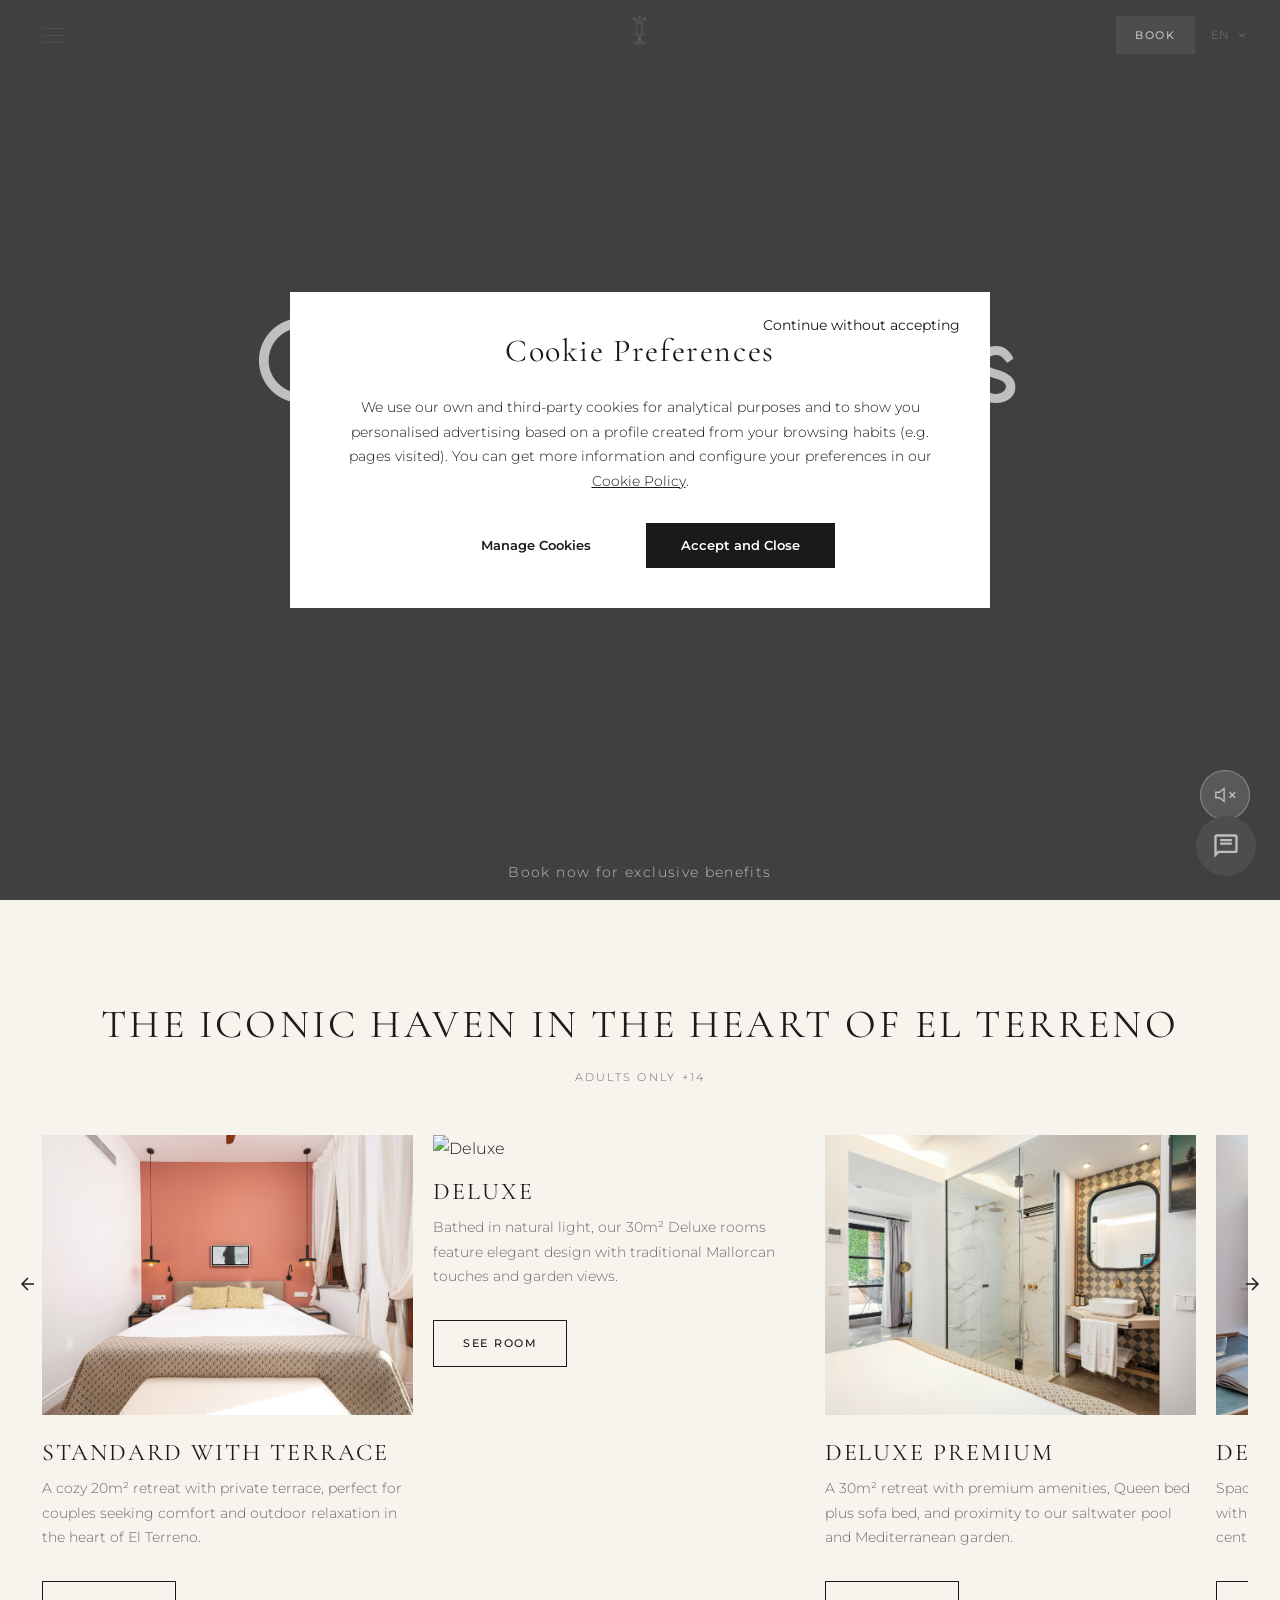
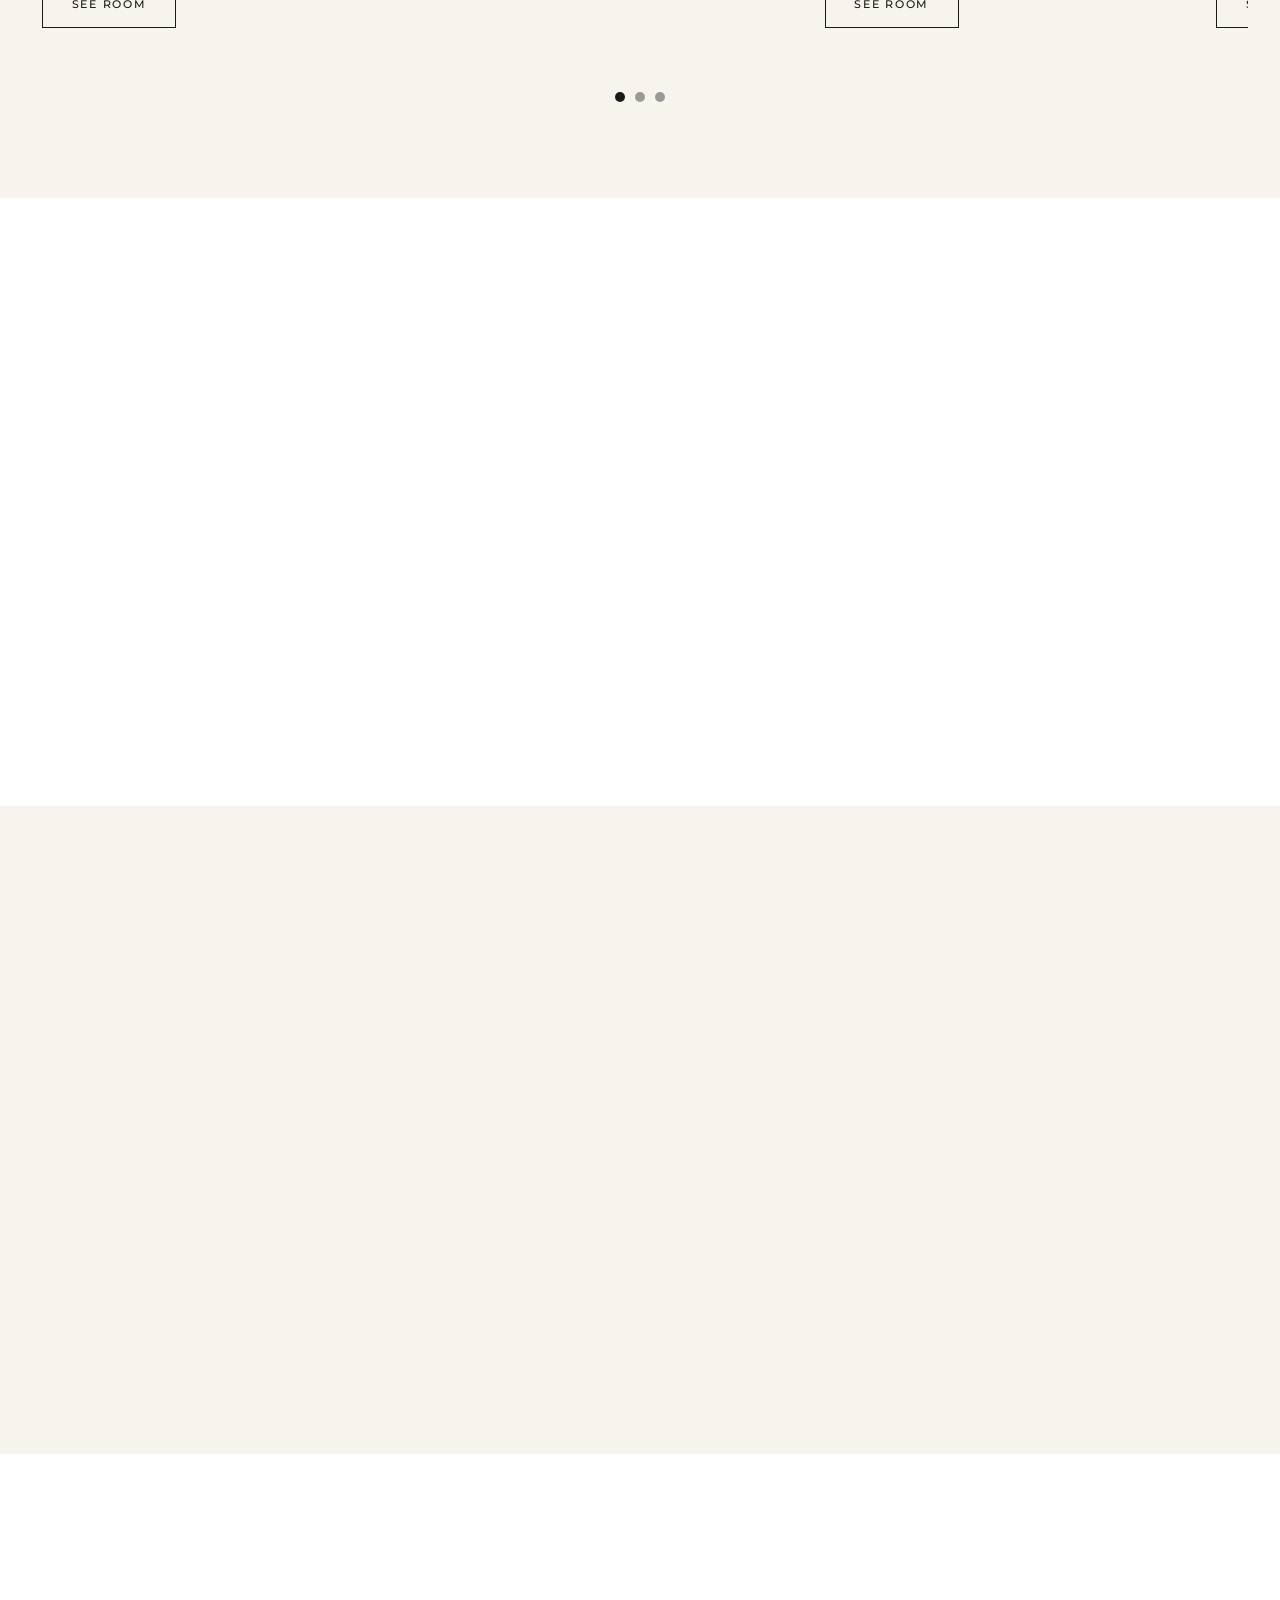
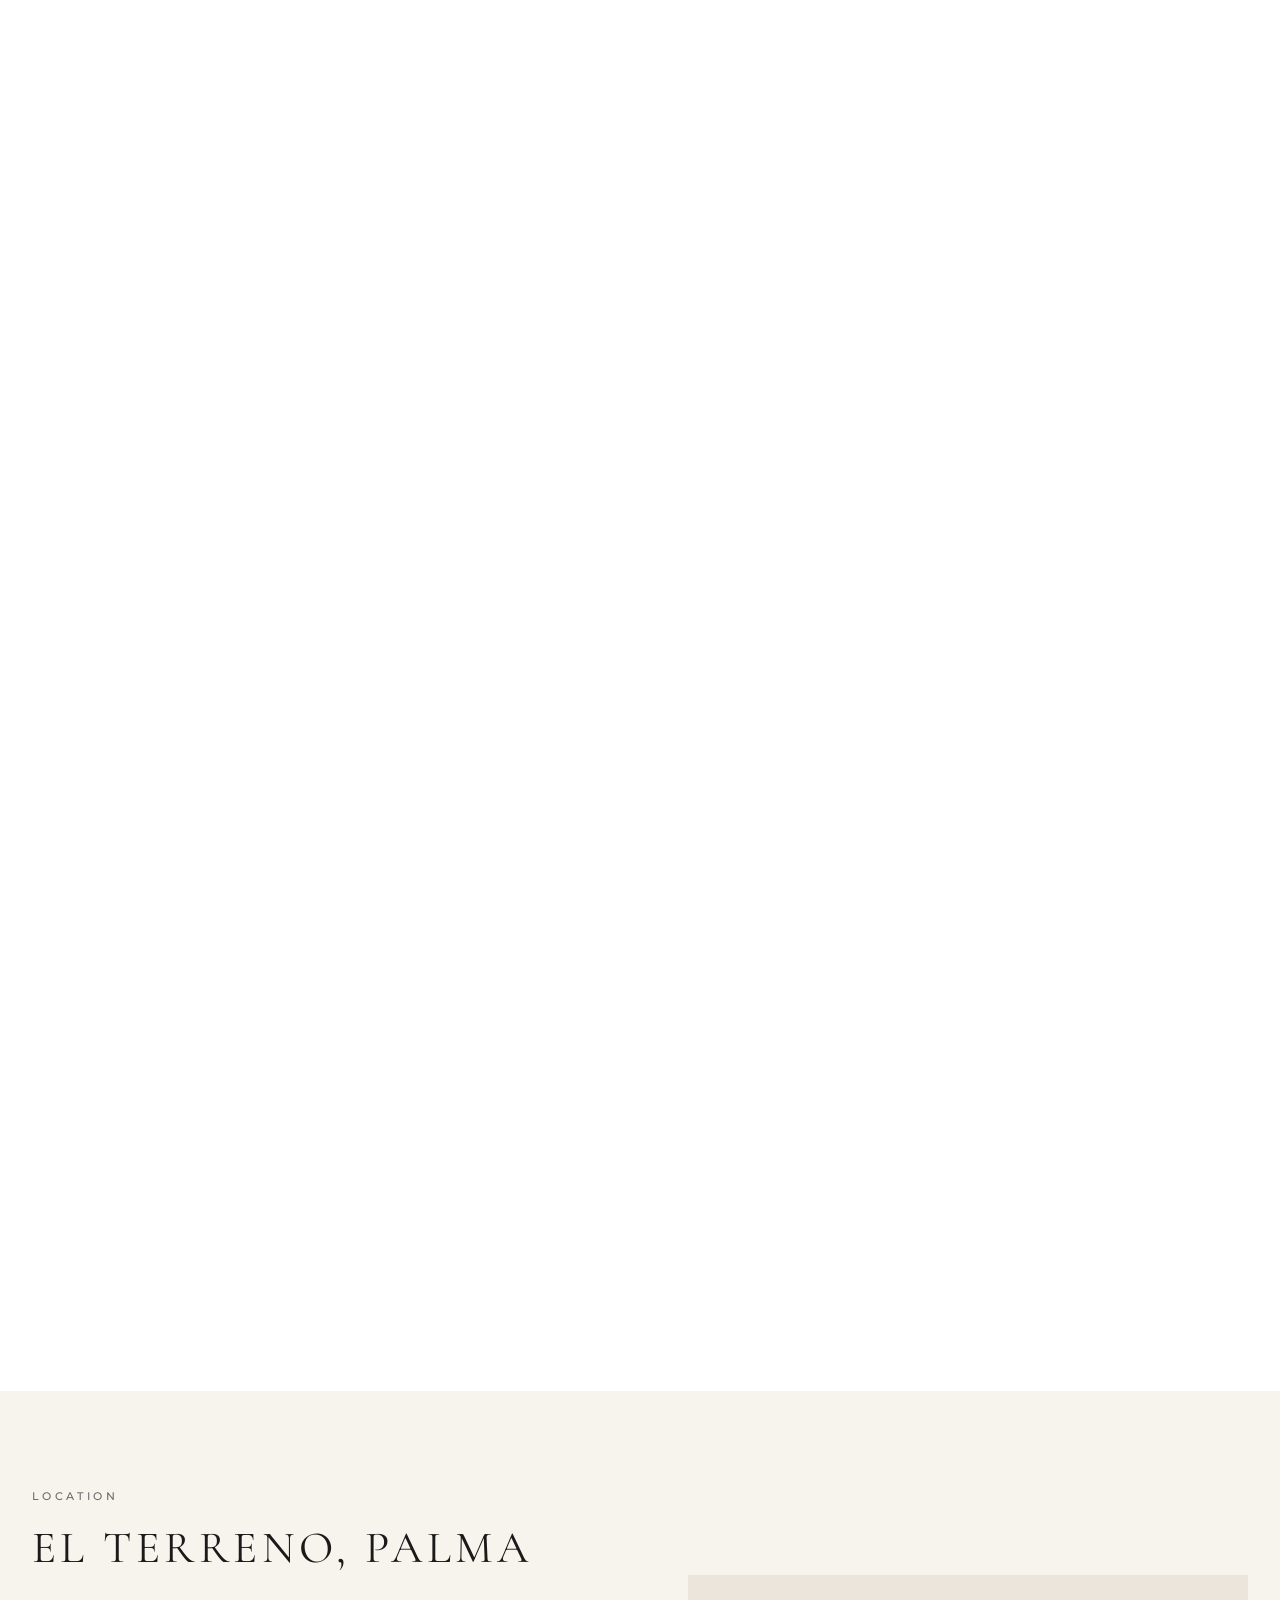
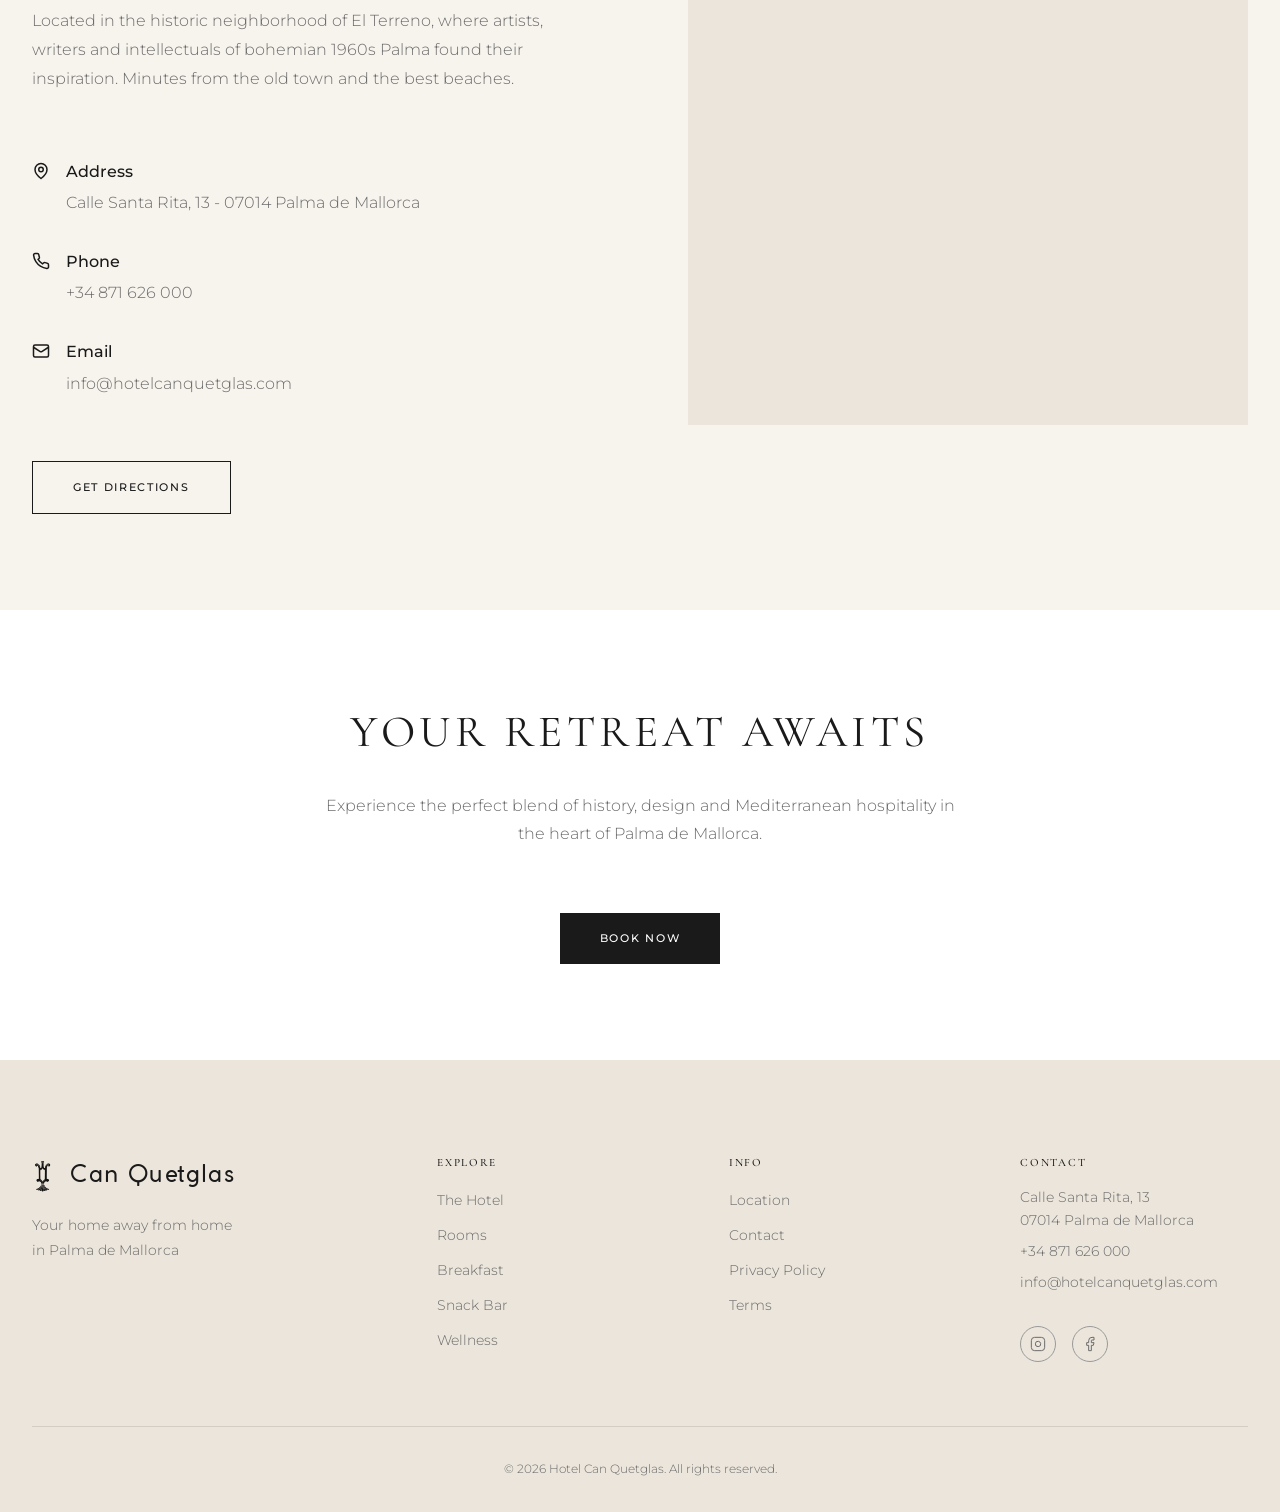
==== commit 865e41d6: "feat: Complete SEO optimization for Google search positioning SEO Improvements: - Add robots.txt wit" ====
--- a/preview/index.html
+++ b/preview/index.html
@@ -5,6 +5,46 @@
     <meta name="viewport" content="width=device-width, initial-scale=1.0">
     <title>Hotel Can Quetglas - Boutique Hotel Palma de Mallorca</title>
     <meta name="description" content="Your home away from home in Palma de Mallorca - Hotel boutique en un edificio modernista de 1908">
+    <meta name="keywords" content="hotel boutique palma, hotel can quetglas, palma de mallorca hotel, boutique hotel mallorca, hotel modernista palma, luxury hotel palma, el terreno palma">
+    <meta name="author" content="Hotel Can Quetglas">
+    <meta name="robots" content="index, follow">
+
+    <!-- Canonical URL -->
+    <link rel="canonical" href="https://hotelcanquetglas.com/">
+
+    <!-- Hreflang for multilingual -->
+    <link rel="alternate" hreflang="en" href="https://hotelcanquetglas.com/">
+    <link rel="alternate" hreflang="es" href="https://hotelcanquetglas.com/?lang=es">
+    <link rel="alternate" hreflang="de" href="https://hotelcanquetglas.com/?lang=de">
+    <link rel="alternate" hreflang="sv" href="https://hotelcanquetglas.com/?lang=sv">
+    <link rel="alternate" hreflang="x-default" href="https://hotelcanquetglas.com/">
+
+    <!-- Open Graph / Facebook -->
+    <meta property="og:type" content="website">
+    <meta property="og:url" content="https://hotelcanquetglas.com/">
+    <meta property="og:title" content="Hotel Can Quetglas - Boutique Hotel Palma de Mallorca">
+    <meta property="og:description" content="Your home away from home in Palma de Mallorca. Boutique hotel in a 1908 Art Nouveau palace with saltwater pool and Mediterranean garden.">
+    <meta property="og:image" content="https://hotelcanquetglas.com/images/hotel/fachada-full.jpg">
+    <meta property="og:image:width" content="1200">
+    <meta property="og:image:height" content="630">
+    <meta property="og:locale" content="en_US">
+    <meta property="og:locale:alternate" content="es_ES">
+    <meta property="og:locale:alternate" content="de_DE">
+    <meta property="og:locale:alternate" content="sv_SE">
+    <meta property="og:site_name" content="Hotel Can Quetglas">
+
+    <!-- Twitter Card -->
+    <meta name="twitter:card" content="summary_large_image">
+    <meta name="twitter:url" content="https://hotelcanquetglas.com/">
+    <meta name="twitter:title" content="Hotel Can Quetglas - Boutique Hotel Palma de Mallorca">
+    <meta name="twitter:description" content="Your home away from home in Palma de Mallorca. Boutique hotel in a 1908 Art Nouveau palace.">
+    <meta name="twitter:image" content="https://hotelcanquetglas.com/images/hotel/fachada-full.jpg">
+
+    <!-- Additional SEO -->
+    <meta name="geo.region" content="ES-PM">
+    <meta name="geo.placename" content="Palma de Mallorca">
+    <meta name="geo.position" content="39.5696;2.6502">
+    <meta name="ICBM" content="39.5696, 2.6502">
 
     <!-- Favicon -->
     <link rel="icon" type="image/png" sizes="32x32" href="images/favicon-32.png">
@@ -1205,6 +1245,90 @@
             }
         }
     </style>
+
+    <!-- Schema.org Structured Data - Hotel -->
+    <script type="application/ld+json">
+    {
+        "@context": "https://schema.org",
+        "@type": "Hotel",
+        "name": "Hotel Can Quetglas",
+        "description": "Boutique hotel in a 1908 Art Nouveau palace in Palma de Mallorca, featuring saltwater pool, Mediterranean garden, and original modernist frescoes.",
+        "url": "https://hotelcanquetglas.com",
+        "telephone": "+34 871 030 606",
+        "email": "info@hotelcanquetglas.com",
+        "image": [
+            "https://hotelcanquetglas.com/images/hotel/fachada-full.jpg",
+            "https://hotelcanquetglas.com/images/hotel/slider-2-salon.jpg",
+            "https://hotelcanquetglas.com/images/saltedpool.jpg"
+        ],
+        "address": {
+            "@type": "PostalAddress",
+            "streetAddress": "Calle Santa Rita, 13",
+            "addressLocality": "Palma de Mallorca",
+            "addressRegion": "Islas Baleares",
+            "postalCode": "07014",
+            "addressCountry": "ES"
+        },
+        "geo": {
+            "@type": "GeoCoordinates",
+            "latitude": "39.5696",
+            "longitude": "2.6502"
+        },
+        "priceRange": "€€€",
+        "starRating": {
+            "@type": "Rating",
+            "ratingValue": "4"
+        },
+        "amenityFeature": [
+            {"@type": "LocationFeatureSpecification", "name": "Saltwater Pool", "value": true},
+            {"@type": "LocationFeatureSpecification", "name": "Mediterranean Garden", "value": true},
+            {"@type": "LocationFeatureSpecification", "name": "Spa Services", "value": true},
+            {"@type": "LocationFeatureSpecification", "name": "Free WiFi", "value": true},
+            {"@type": "LocationFeatureSpecification", "name": "Breakfast Included", "value": true},
+            {"@type": "LocationFeatureSpecification", "name": "Air Conditioning", "value": true},
+            {"@type": "LocationFeatureSpecification", "name": "Snack Bar", "value": true}
+        ],
+        "checkInTime": "15:00",
+        "checkOutTime": "12:00",
+        "numberOfRooms": 16,
+        "petsAllowed": false,
+        "sameAs": [
+            "https://www.instagram.com/hotelcanquetglas/",
+            "https://www.facebook.com/hotelcanquetglas/"
+        ]
+    }
+    </script>
+
+    <!-- Schema.org - Organization -->
+    <script type="application/ld+json">
+    {
+        "@context": "https://schema.org",
+        "@type": "Organization",
+        "name": "Hotel Can Quetglas",
+        "url": "https://hotelcanquetglas.com",
+        "logo": "https://hotelcanquetglas.com/images/logo.png",
+        "contactPoint": {
+            "@type": "ContactPoint",
+            "telephone": "+34 871 030 606",
+            "contactType": "reservations",
+            "availableLanguage": ["Spanish", "English", "German", "Swedish"]
+        }
+    }
+    </script>
+
+    <!-- Schema.org - BreadcrumbList -->
+    <script type="application/ld+json">
+    {
+        "@context": "https://schema.org",
+        "@type": "BreadcrumbList",
+        "itemListElement": [{
+            "@type": "ListItem",
+            "position": 1,
+            "name": "Home",
+            "item": "https://hotelcanquetglas.com/"
+        }]
+    }
+    </script>
 </head>
 <body>
 
@@ -1424,31 +1548,31 @@
         <div class="rooms-slider-container">
             <div class="rooms-slider" id="rooms-slider">
                 <div class="room-slide fade-in">
-                    <img src="images/rooms/standard-terrace/photo-3.jpg" alt="Standard with Terrace">
+                    <img src="images/rooms/standard-terrace/photo-3.jpg" alt="Standard with Terrace" loading="lazy">
                     <h3 class="room-slide-title" data-i18n="rooms.standard">Standard with Terrace</h3>
                     <p class="room-slide-desc" data-i18n="rooms.standard.desc">A cozy 20m² retreat with private terrace, perfect for couples seeking comfort and outdoor relaxation in the heart of El Terreno.</p>
                     <a href="rooms/standard-terrace.html" class="btn btn-outline" data-i18n="btn.seeroom">See Room</a>
                 </div>
                 <div class="room-slide fade-in">
-                    <img src="images/rooms/deluxe/photo-24.jpg" alt="Deluxe">
+                    <img src="images/rooms/deluxe/photo-24.jpg" alt="Deluxe" loading="lazy">
                     <h3 class="room-slide-title" data-i18n="rooms.deluxe">Deluxe</h3>
                     <p class="room-slide-desc" data-i18n="rooms.deluxe.desc">Bathed in natural light, our 30m² Deluxe rooms feature elegant design with traditional Mallorcan touches and garden views.</p>
                     <a href="rooms/deluxe.html" class="btn btn-outline" data-i18n="btn.seeroom">See Room</a>
                 </div>
                 <div class="room-slide fade-in">
-                    <img src="images/rooms/deluxe-premium/photo-3.jpg" alt="Deluxe Premium">
+                    <img src="images/rooms/deluxe-premium/photo-3.jpg" alt="Deluxe Premium" loading="lazy">
                     <h3 class="room-slide-title" data-i18n="rooms.deluxepremium">Deluxe Premium</h3>
                     <p class="room-slide-desc" data-i18n="rooms.deluxepremium.desc">A 30m² retreat with premium amenities, Queen bed plus sofa bed, and proximity to our saltwater pool and Mediterranean garden.</p>
                     <a href="rooms/deluxe-premium.html" class="btn btn-outline" data-i18n="btn.seeroom">See Room</a>
                 </div>
                 <div class="room-slide fade-in">
-                    <img src="images/rooms/deluxe-terrace/photo-7.jpg" alt="Deluxe with Terrace">
+                    <img src="images/rooms/deluxe-terrace/photo-7.jpg" alt="Deluxe with Terrace" loading="lazy">
                     <h3 class="room-slide-title" data-i18n="rooms.deluxeterrace">Deluxe with Terrace</h3>
                     <p class="room-slide-desc" data-i18n="rooms.deluxeterrace.desc">Spacious 40m² rooms combining indoor comfort with a generous private terrace overlooking our century-old garden.</p>
                     <a href="rooms/deluxe-terrace.html" class="btn btn-outline" data-i18n="btn.seeroom">See Room</a>
                 </div>
                 <div class="room-slide fade-in">
-                    <img src="images/rooms/suite/photo-7.jpg" alt="Can Quetglas Suite">
+                    <img src="images/rooms/suite/photo-7.jpg" alt="Can Quetglas Suite" loading="lazy">
                     <h3 class="room-slide-title" data-i18n="rooms.suite">Can Quetglas Suite</h3>
                     <p class="room-slide-desc" data-i18n="rooms.suite.desc">Our signature 50m² masterpiece featuring original 1908 modernist frescoes, King bed, and private terrace with stunning views.</p>
                     <a href="rooms/suite.html" class="btn btn-outline" data-i18n="btn.seeroom">See Room</a>
@@ -1467,7 +1591,7 @@
     <div class="container">
         <div class="legacy-content">
             <div class="legacy-image fade-in">
-                <img src="images/legacy.jpg" alt="Hotel Can Quetglas">
+                <img src="images/legacy.jpg" alt="Hotel Can Quetglas" loading="lazy">
             </div>
             <div class="legacy-text fade-in">
                 <h2 data-i18n="legacy.title">Lasting Heritage</h2>
@@ -1491,7 +1615,7 @@
             <a href="breakfast.html" class="btn-text" style="margin-top: var(--spacing-md);" data-i18n="btn.learnmore">Learn More</a>
         </div>
         <div class="experience-image fade-in">
-            <img src="images/breakfast.jpg" alt="Breakfast">
+            <img src="images/breakfast.jpg" alt="Breakfast" loading="lazy">
         </div>
     </div>
 </section>
@@ -1500,7 +1624,7 @@
 <section class="section section-white" id="poolbar" style="padding: 0;">
     <div class="experience-grid">
         <div class="experience-image fade-in">
-            <img src="images/snackbar.jpg" alt="Snack Bar" style="object-fit: cover;">
+            <img src="images/snackbar.jpg" alt="Snack Bar" loading="lazy" style="object-fit: cover;">
         </div>
         <div class="experience-content fade-in" style="background: var(--color-white);">
             <h2 data-i18n="snackbar.title">Snack Bar</h2>
@@ -1521,7 +1645,7 @@
         </div>
         <div class="legacy-content">
             <div class="legacy-image fade-in">
-                <img src="images/poolrelax.jpg" alt="Saltwater Pool">
+                <img src="images/poolrelax.jpg" alt="Saltwater Pool" loading="lazy">
             </div>
             <div class="legacy-text fade-in">
                 <h2 data-i18n="wellness.pool.title">Saltwater Pool & Garden</h2>
@@ -2719,7 +2843,7 @@
     d.getElementsByTagName("head")[0].appendChild(s);
 })();
 </script>
-<script src="js/chatbot.js"></script>
-<script src="js/cookies.js"></script>
+<script src="js/chatbot.js" defer></script>
+<script src="js/cookies.js" defer></script>
 </body>
 </html>
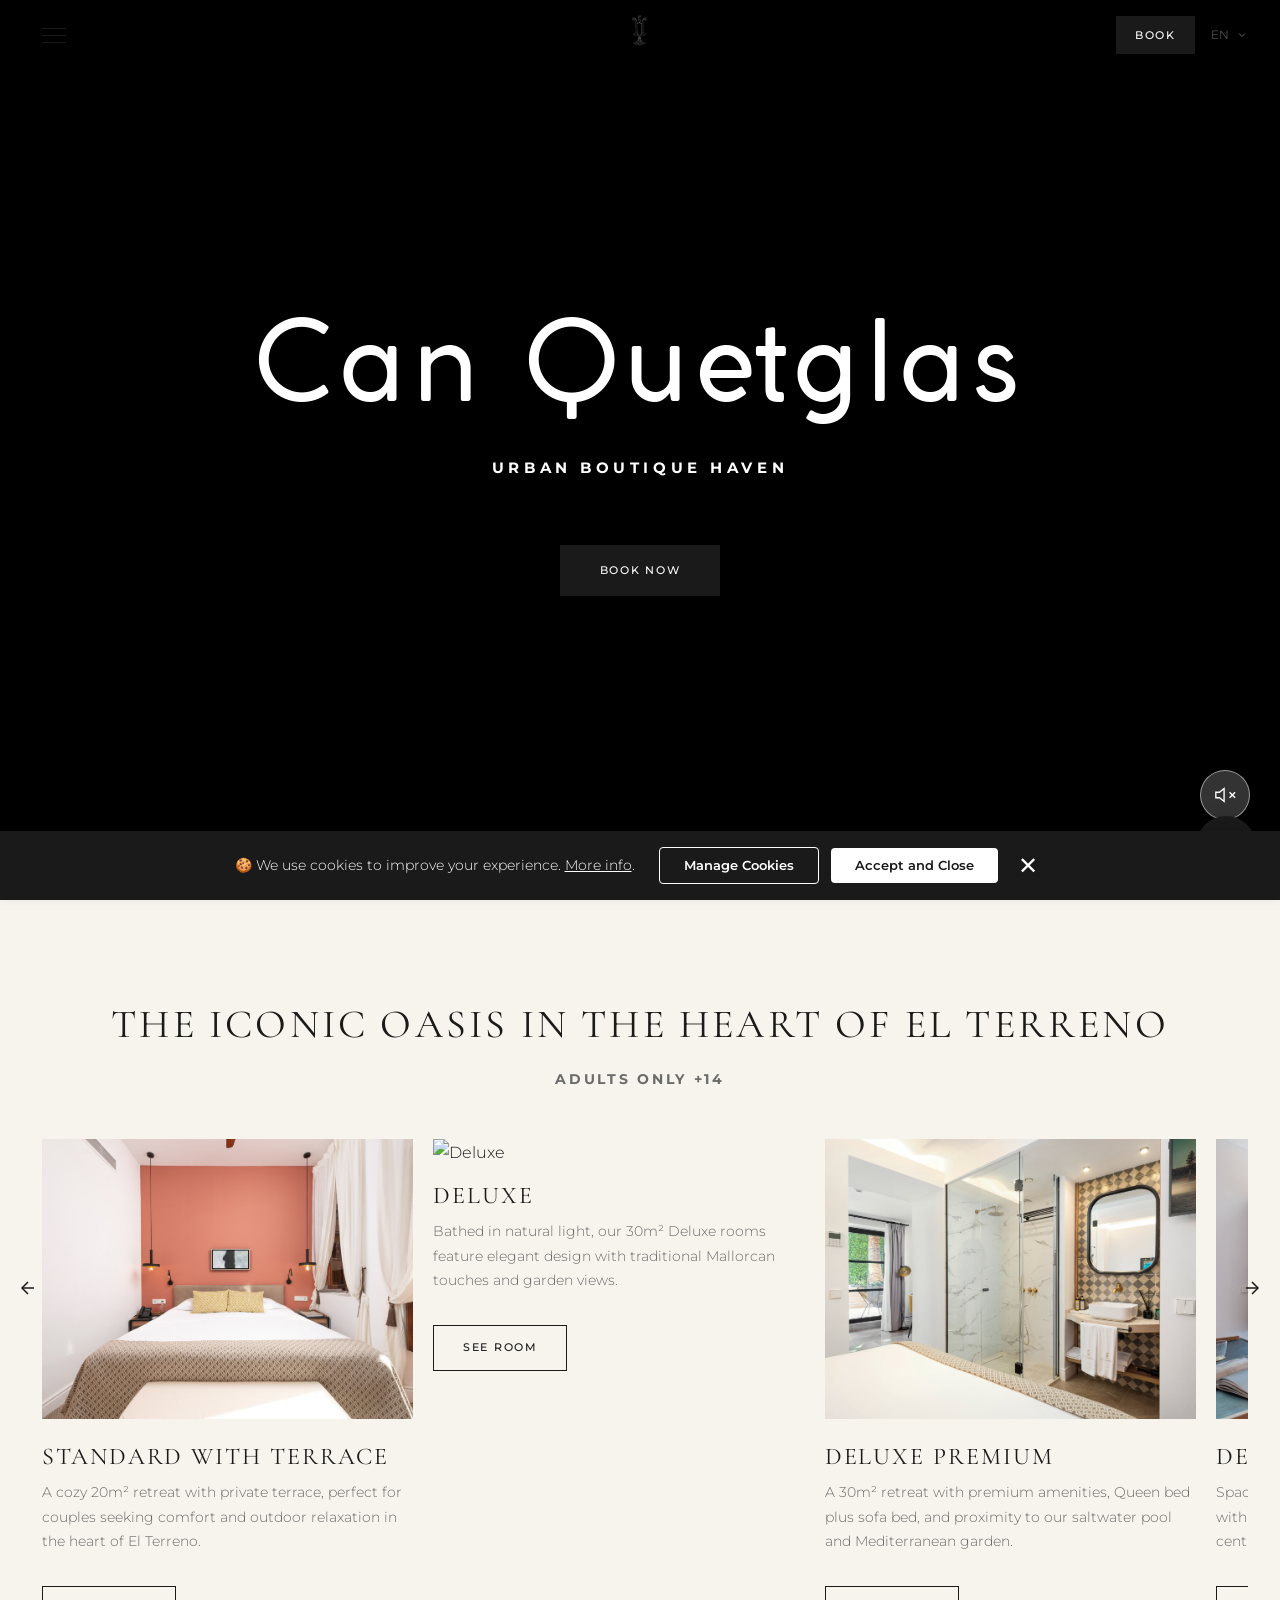
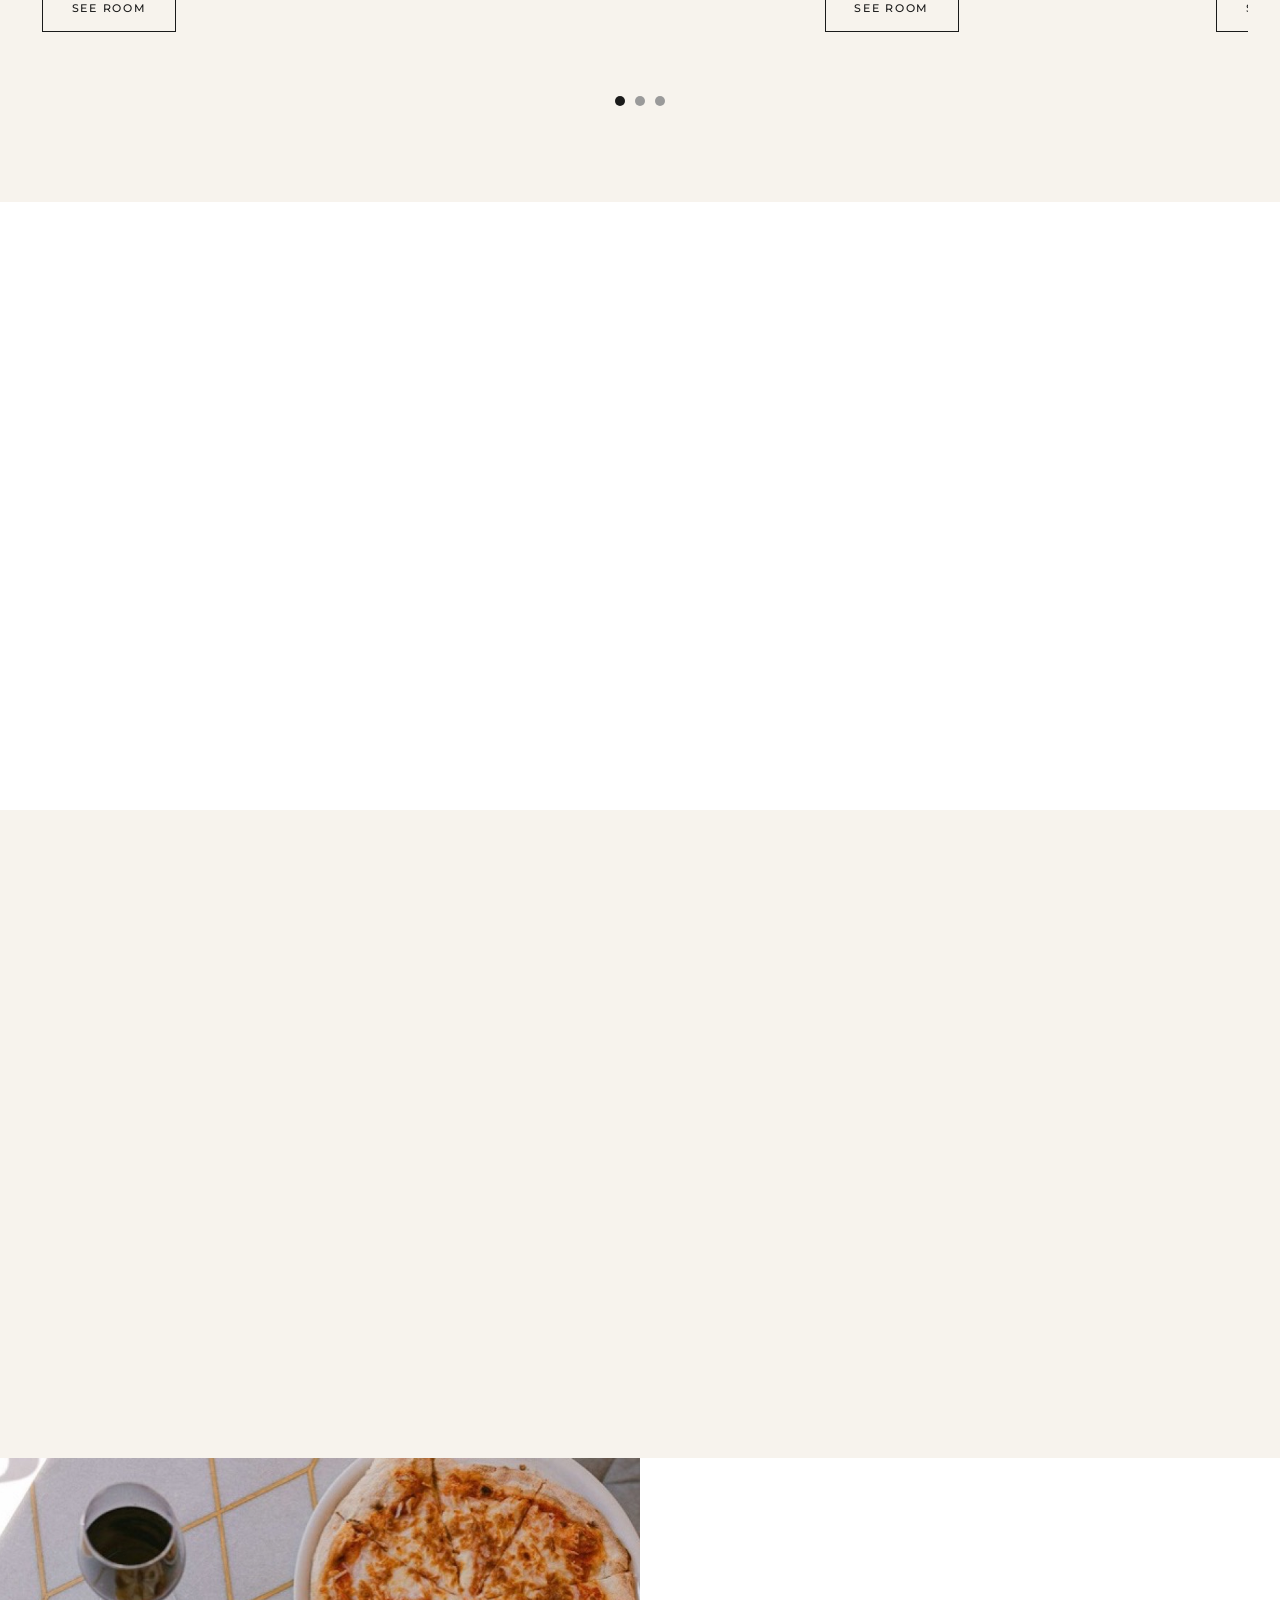
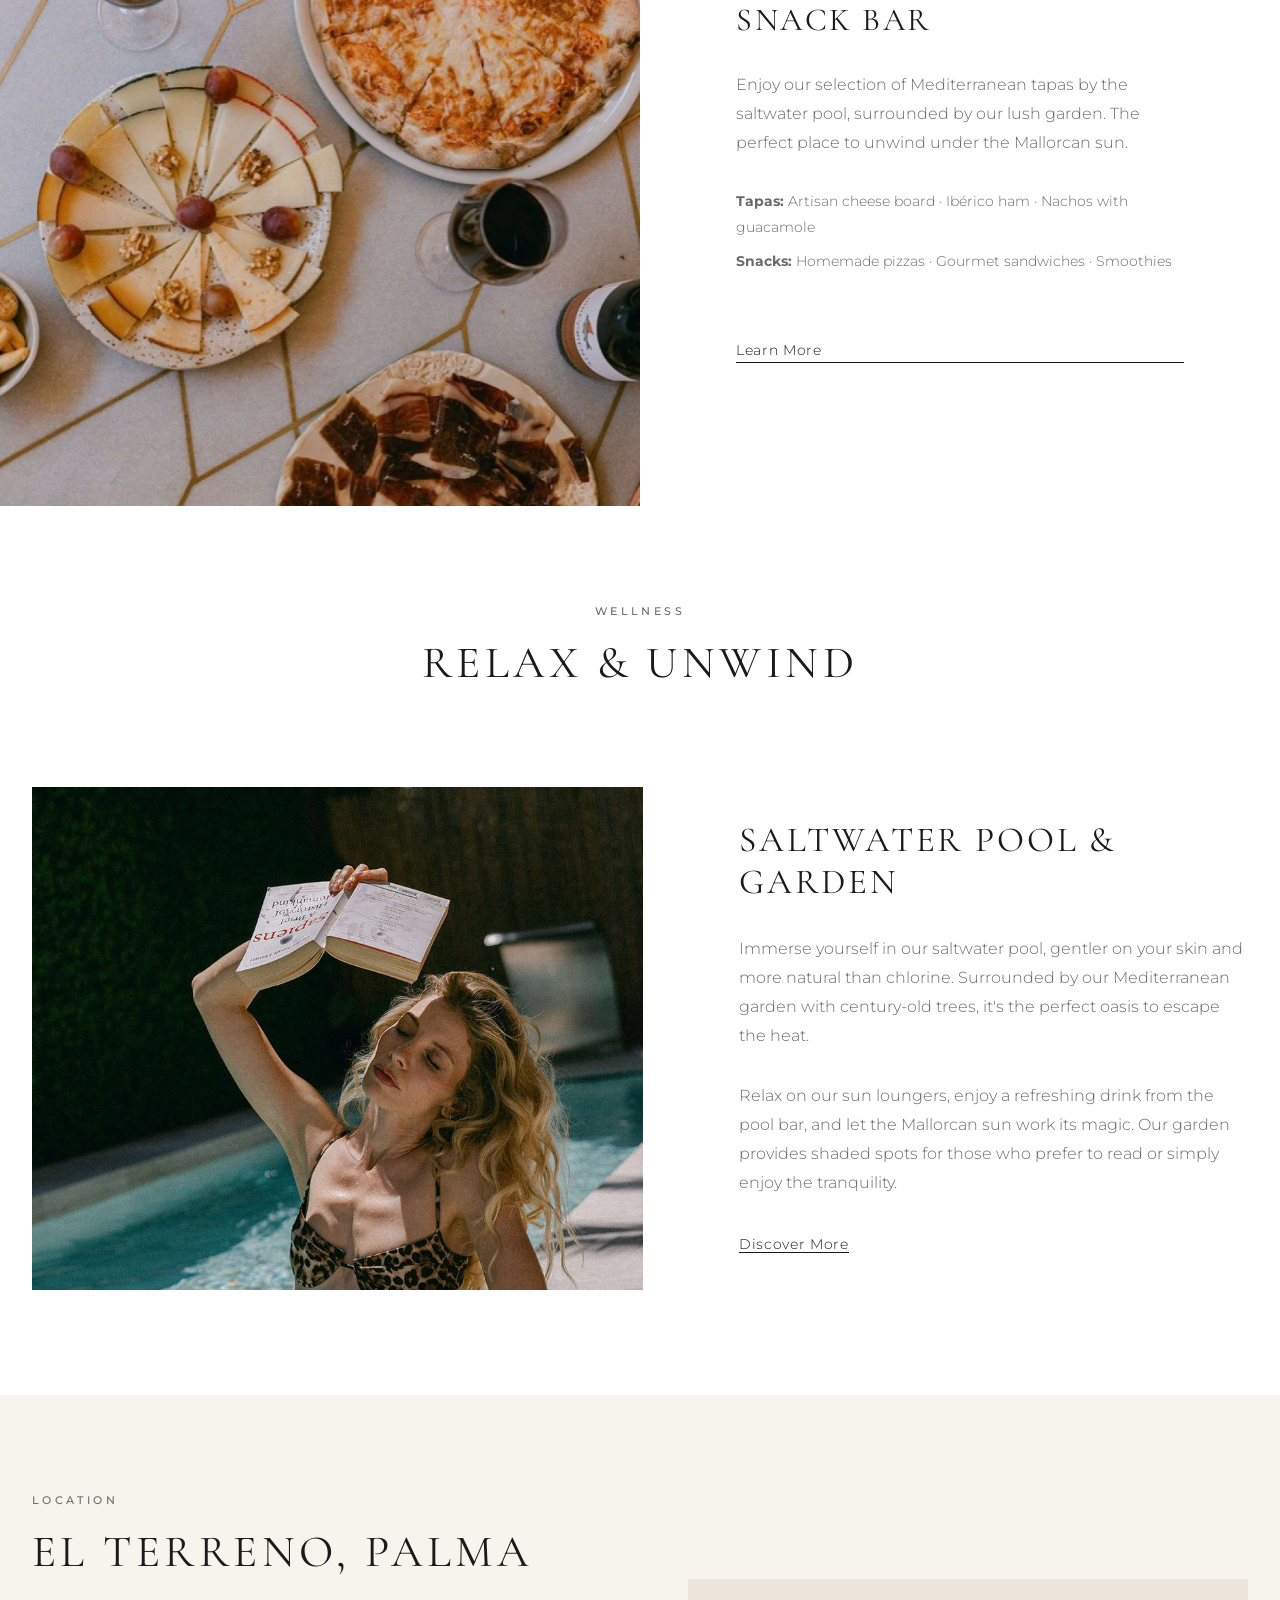
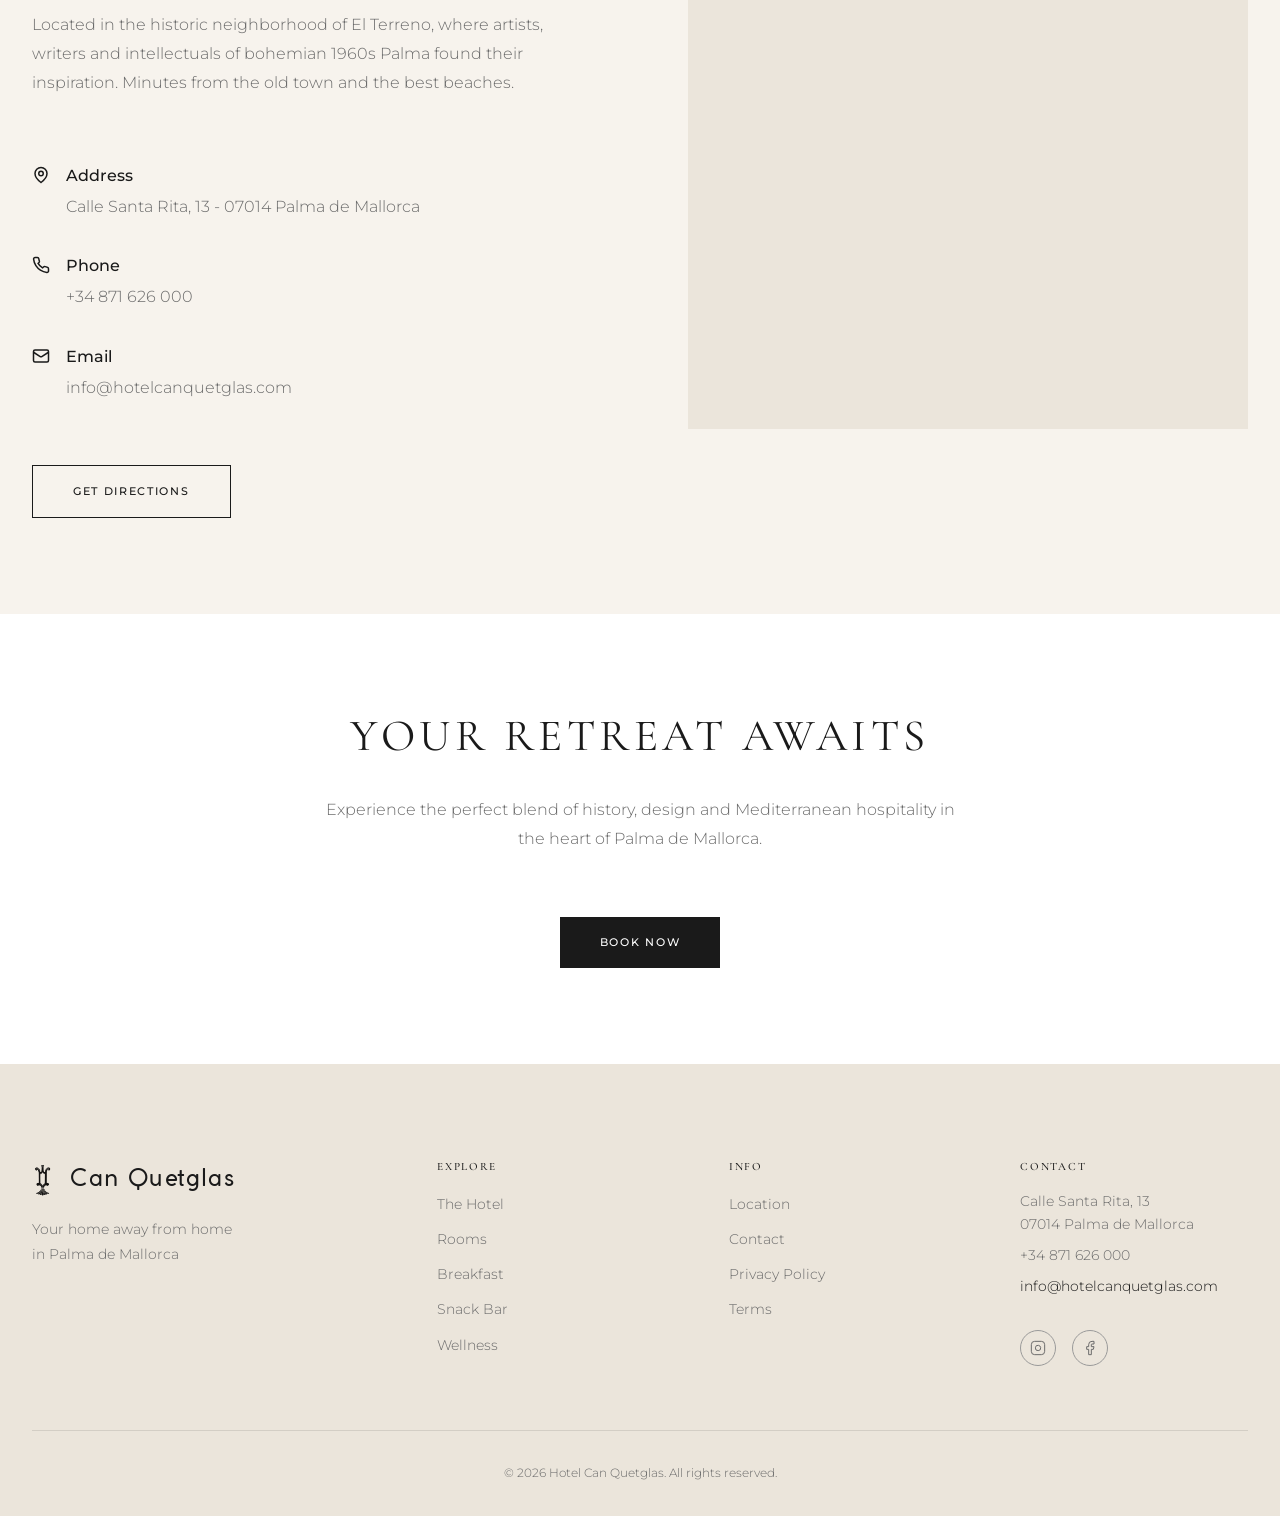
==== commit 03d27fe4: "feat: SEO improvements - Quick wins implementation - Changed hero CTA from "Descubrir" to "Reservar " ====
--- a/preview/index.html
+++ b/preview/index.html
@@ -55,6 +55,24 @@
     <link rel="preconnect" href="https://fonts.googleapis.com">
     <link rel="preconnect" href="https://fonts.gstatic.com" crossorigin>
     <link href="https://fonts.googleapis.com/css2?family=Cormorant+Garamond:ital,wght@0,300;0,400;0,500;0,600;1,400;1,500&family=Montserrat:wght@300;400;500;600&display=swap" rel="stylesheet">
+
+    <!-- Google Analytics 4 -->
+    <script async src="https://www.googletagmanager.com/gtag/js?id=G-7JRGW78ZBB"></script>
+    <script>
+        window.dataLayer = window.dataLayer || [];
+        function gtag(){dataLayer.push(arguments);}
+        gtag('js', new Date());
+        gtag('config', 'G-7JRGW78ZBB');
+    </script>
+    <!-- Microsoft Clarity -->
+    <script type="text/javascript">
+    (function(c,l,a,r,i,t,y){
+        c[a]=c[a]||function(){(c[a].q=c[a].q||[]).push(arguments)};
+        t=l.createElement(r);t.async=1;t.src="https://www.clarity.ms/tag/"+i;
+        y=l.getElementsByTagName(r)[0];y.parentNode.insertBefore(t,y);
+    })(window, document, "clarity", "script", "vep7ivb63y");
+    </script>
+
 
     <style>
         /* Custom Font */
@@ -303,7 +321,8 @@
         }
         .hero-tagline {
             font-family: var(--font-body);
-            font-size: 0.8rem;
+            font-size: 0.95rem;
+            font-weight: 700;
             text-transform: uppercase;
             letter-spacing: 0.3em;
             color: var(--color-white);
@@ -325,6 +344,8 @@
             color: var(--color-white);
             font-size: 0.85rem;
             letter-spacing: 0.1em;
+            font-weight: bold;
+            text-decoration: underline;
         }
 
         @keyframes fadeIn { from { opacity: 0; } to { opacity: 1; } }
@@ -341,11 +362,12 @@
             letter-spacing: 0.08em;
         }
         .intro-badge {
-            font-size: 0.7rem;
+            font-size: 0.85rem;
             text-transform: uppercase;
             letter-spacing: 0.2em;
             color: var(--color-gray);
             margin-top: var(--spacing-sm);
+            font-weight: bold;
         }
 
         /* Rooms Slider - Can Alomar style */
@@ -1329,6 +1351,21 @@
         }]
     }
     </script>
+
+    <!-- Schema.org - VideoObject -->
+    <script type="application/ld+json">
+    {
+        "@context": "https://schema.org",
+        "@type": "VideoObject",
+        "name": "Hotel Can Quetglas - Boutique Hotel in Palma de Mallorca",
+        "description": "Discover Hotel Can Quetglas, a 1908 Art Nouveau palace transformed into a boutique hotel in El Terreno, Palma de Mallorca. Featuring saltwater pool, Mediterranean garden, and original modernist frescoes.",
+        "thumbnailUrl": "https://hotelcanquetglas.com/images/hotel/fachada-full.jpg",
+        "uploadDate": "2024-01-01T12:00:00+01:00",
+        "contentUrl": "https://hotelcanquetglas.com/videos/mallorca.mp4",
+        "embedUrl": "https://hotelcanquetglas.com/",
+        "duration": "PT30S"
+    }
+    </script>
 </head>
 <body>
 
@@ -1518,10 +1555,10 @@
         <h1 class="hero-logo">Can Quetglas</h1>
         <p class="hero-tagline" data-i18n="hero.tagline">Urban Boutique Haven</p>
         <div class="hero-cta">
-            <a href="hotel.html" class="btn btn-light" data-i18n="hero.discover">Discover</a>
+            <a href="#" class="btn btn-primary" data-booking-link data-i18n="hero.discover">Book Now</a>
         </div>
     </div>
-    <a href="#" class="hero-booking" data-booking-link data-i18n="hero.booking" style="text-decoration: none; display: block;">
+    <a href="#" class="hero-booking" data-booking-link data-i18n="hero.booking" style="display: block;">
         Book now for exclusive benefits
     </a>
 </section>
@@ -1735,7 +1772,7 @@
                 <h4 class="footer-nav-title" data-i18n="nav.contact">Contact</h4>
                 <p>Calle Santa Rita, 13<br>07014 Palma de Mallorca</p>
                 <p>+34 871 626 000</p>
-                <p>info@hotelcanquetglas.com</p>
+                <p><a href="mailto:info@hotelcanquetglas.com">info@hotelcanquetglas.com</a></p>
                 <div class="footer-social">
                     <a href="https://www.instagram.com/hotelcanquetglas/" target="_blank" aria-label="Instagram">
                         <svg xmlns="http://www.w3.org/2000/svg" width="16" height="16" viewBox="0 0 24 24" fill="none" stroke="currentColor" stroke-width="1.5"><rect x="2" y="2" width="20" height="20" rx="5" ry="5"/><path d="M16 11.37A4 4 0 1 1 12.63 8 4 4 0 0 1 16 11.37z"/><line x1="17.5" y1="6.5" x2="17.51" y2="6.5"/></svg>
@@ -1792,7 +1829,7 @@
 
         // Hero
         'hero.tagline': 'Urban Boutique Haven',
-        'hero.discover': 'Discover',
+        'hero.discover': 'Book Now',
         'hero.booking': 'Book now for exclusive benefits',
 
         // Intro
@@ -1901,7 +1938,7 @@
 
         // Hero
         'hero.tagline': 'Refugio Boutique Urbano',
-        'hero.discover': 'Descubrir',
+        'hero.discover': 'Reservar Ahora',
         'hero.booking': 'Reserva ahora y disfruta de beneficios exclusivos',
 
         // Intro
@@ -2010,7 +2047,7 @@
 
         // Hero
         'hero.tagline': 'Urbane Boutique Oase',
-        'hero.discover': 'Entdecken',
+        'hero.discover': 'Jetzt Buchen',
         'hero.booking': 'Jetzt buchen für exklusive Vorteile',
 
         // Intro
@@ -2119,7 +2156,7 @@
 
         // Hero
         'hero.tagline': 'Urban Boutique Oas',
-        'hero.discover': 'Upptäck',
+        'hero.discover': 'Boka Nu',
         'hero.booking': 'Boka nu för exklusiva förmåner',
 
         // Intro
@@ -2325,11 +2362,32 @@
     });
 });
 
-// Load saved language preference
-const savedLang = localStorage.getItem('canquetglas-lang');
-if (savedLang && translations[savedLang]) {
-    setLanguage(savedLang);
+// Auto-detect language preference
+function initLanguage() {
+    // 1. Check if there's a saved preference
+    const savedLang = localStorage.getItem('canquetglas-lang');
+    if (savedLang && translations[savedLang]) {
+        setLanguage(savedLang);
+        return;
+    }
+
+    // 2. If no saved preference: detect browser language
+    const browserLang = navigator.language || navigator.userLanguage;
+    const lang = browserLang.split('-')[0]; // Extract language code (e.g., "es" from "es-ES")
+
+    // 3. Check if we support this language
+    const supportedLangs = ['en', 'es', 'de', 'sv'];
+
+    if (supportedLangs.includes(lang)) {
+        setLanguage(lang);
+    } else {
+        setLanguage('en'); // Default to English
+    }
 }
+
+// Initialize language on page load
+initLanguage();
+
 // Always initialize booking links
 updateBookingLinks();
 
@@ -2845,5 +2903,9 @@
 </script>
 <script src="js/chatbot.js" defer></script>
 <script src="js/cookies.js" defer></script>
+    <!-- Google Analytics Custom Tracking -->
+    <script src="js/analytics-events.js" defer></script>
+    <script src="js/analytics-ecommerce.js" defer></script>
+
 </body>
 </html>
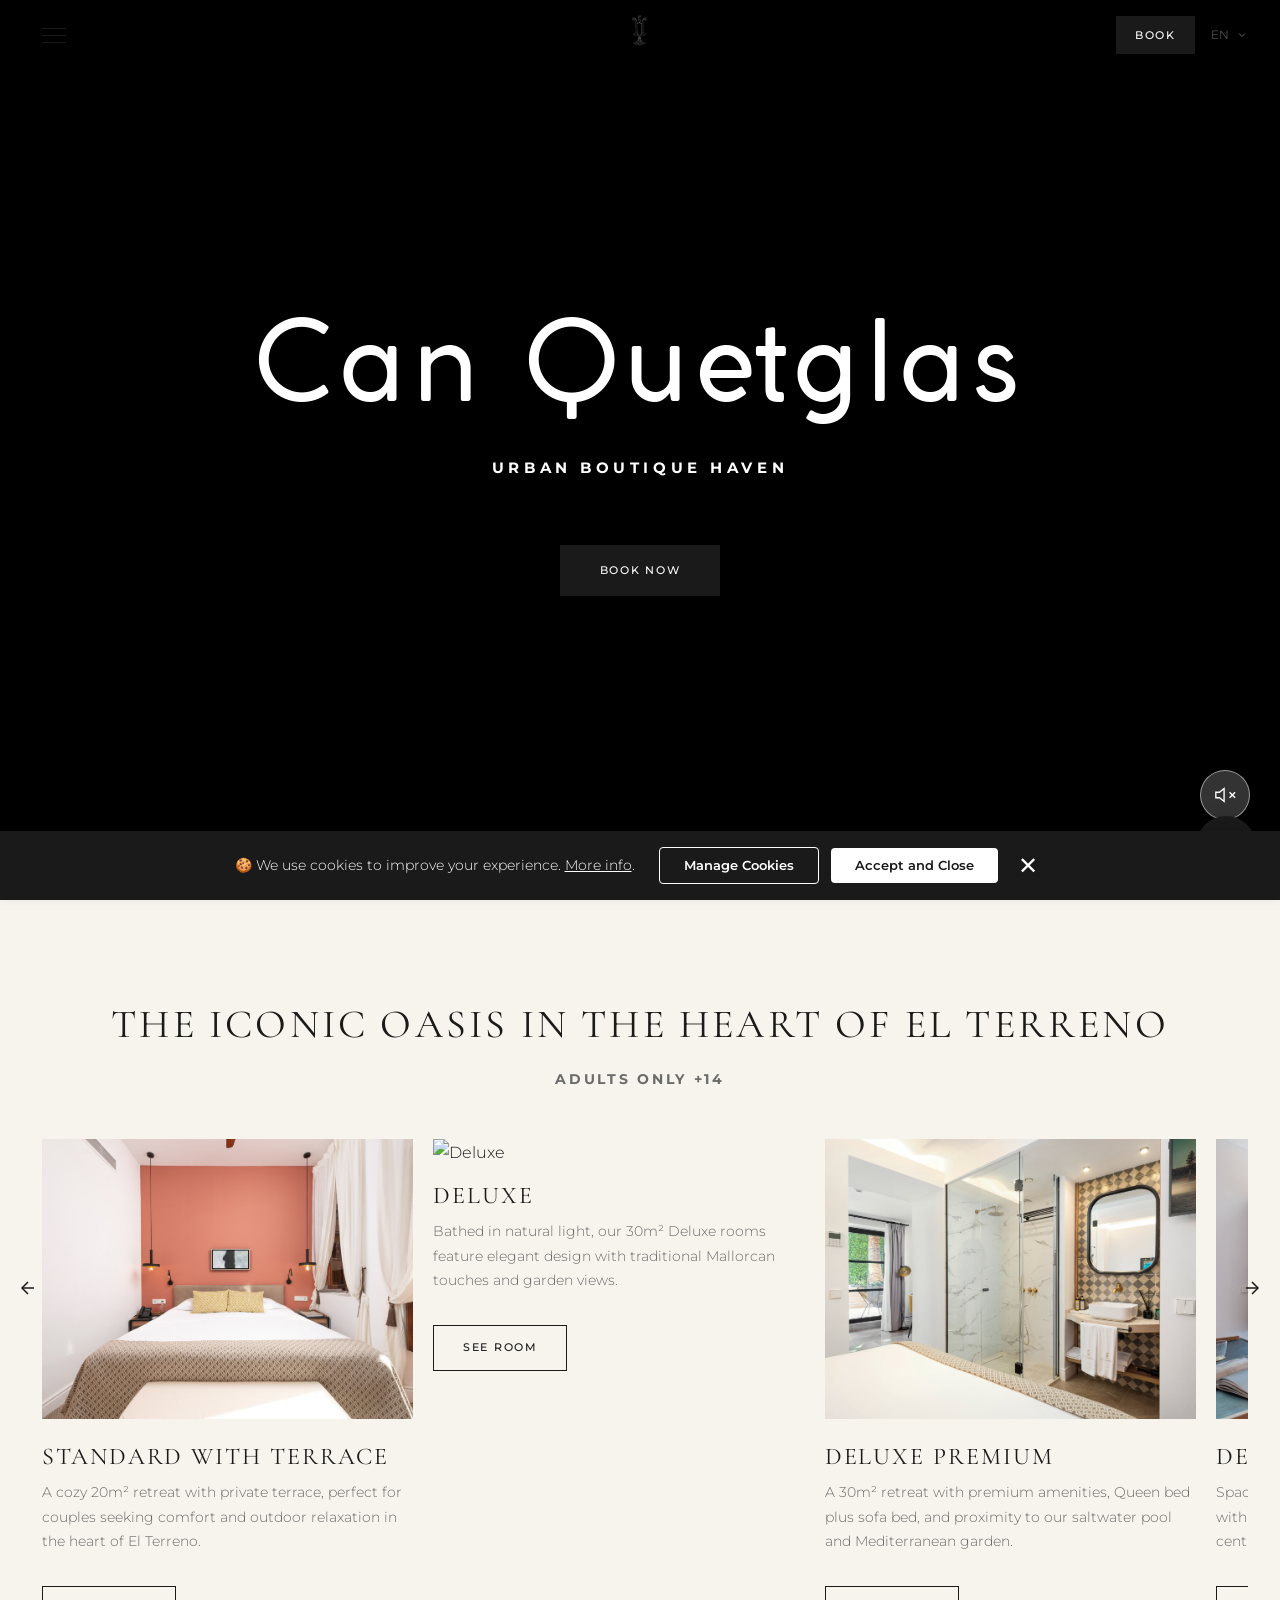
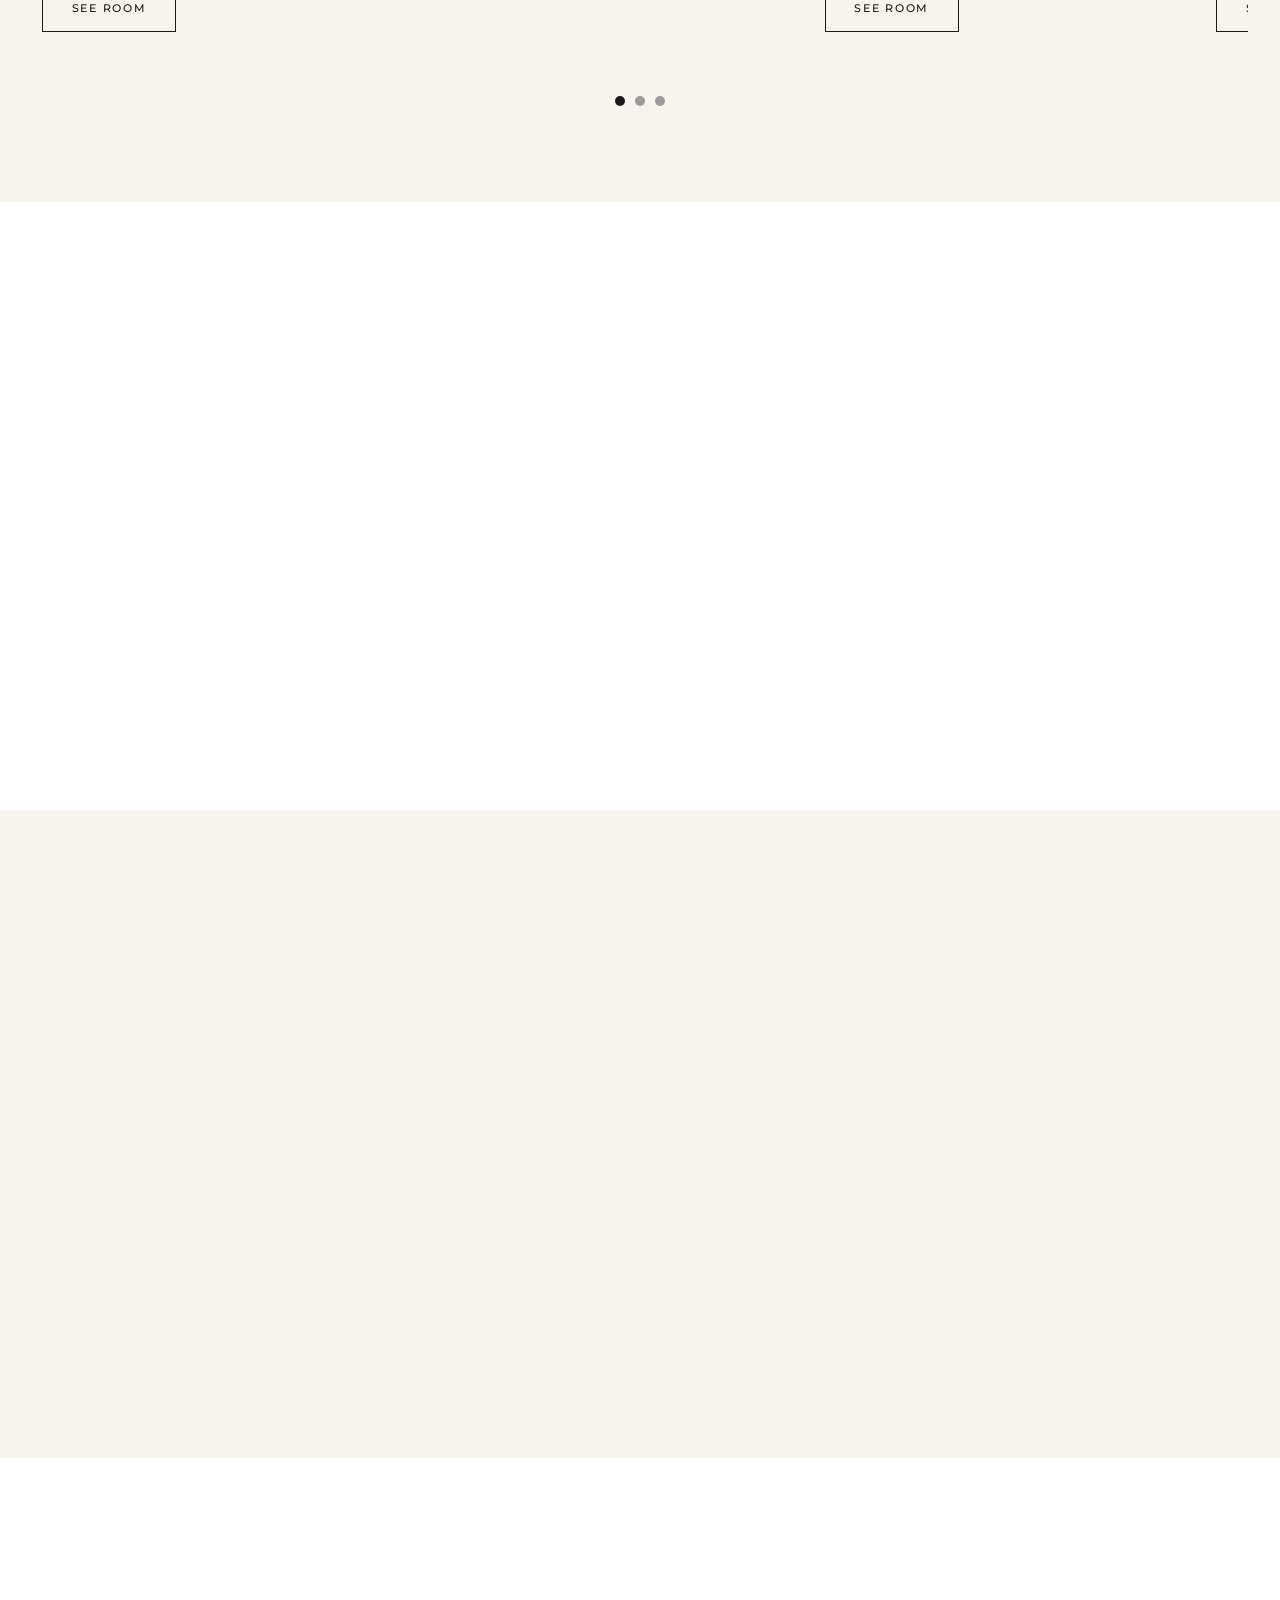
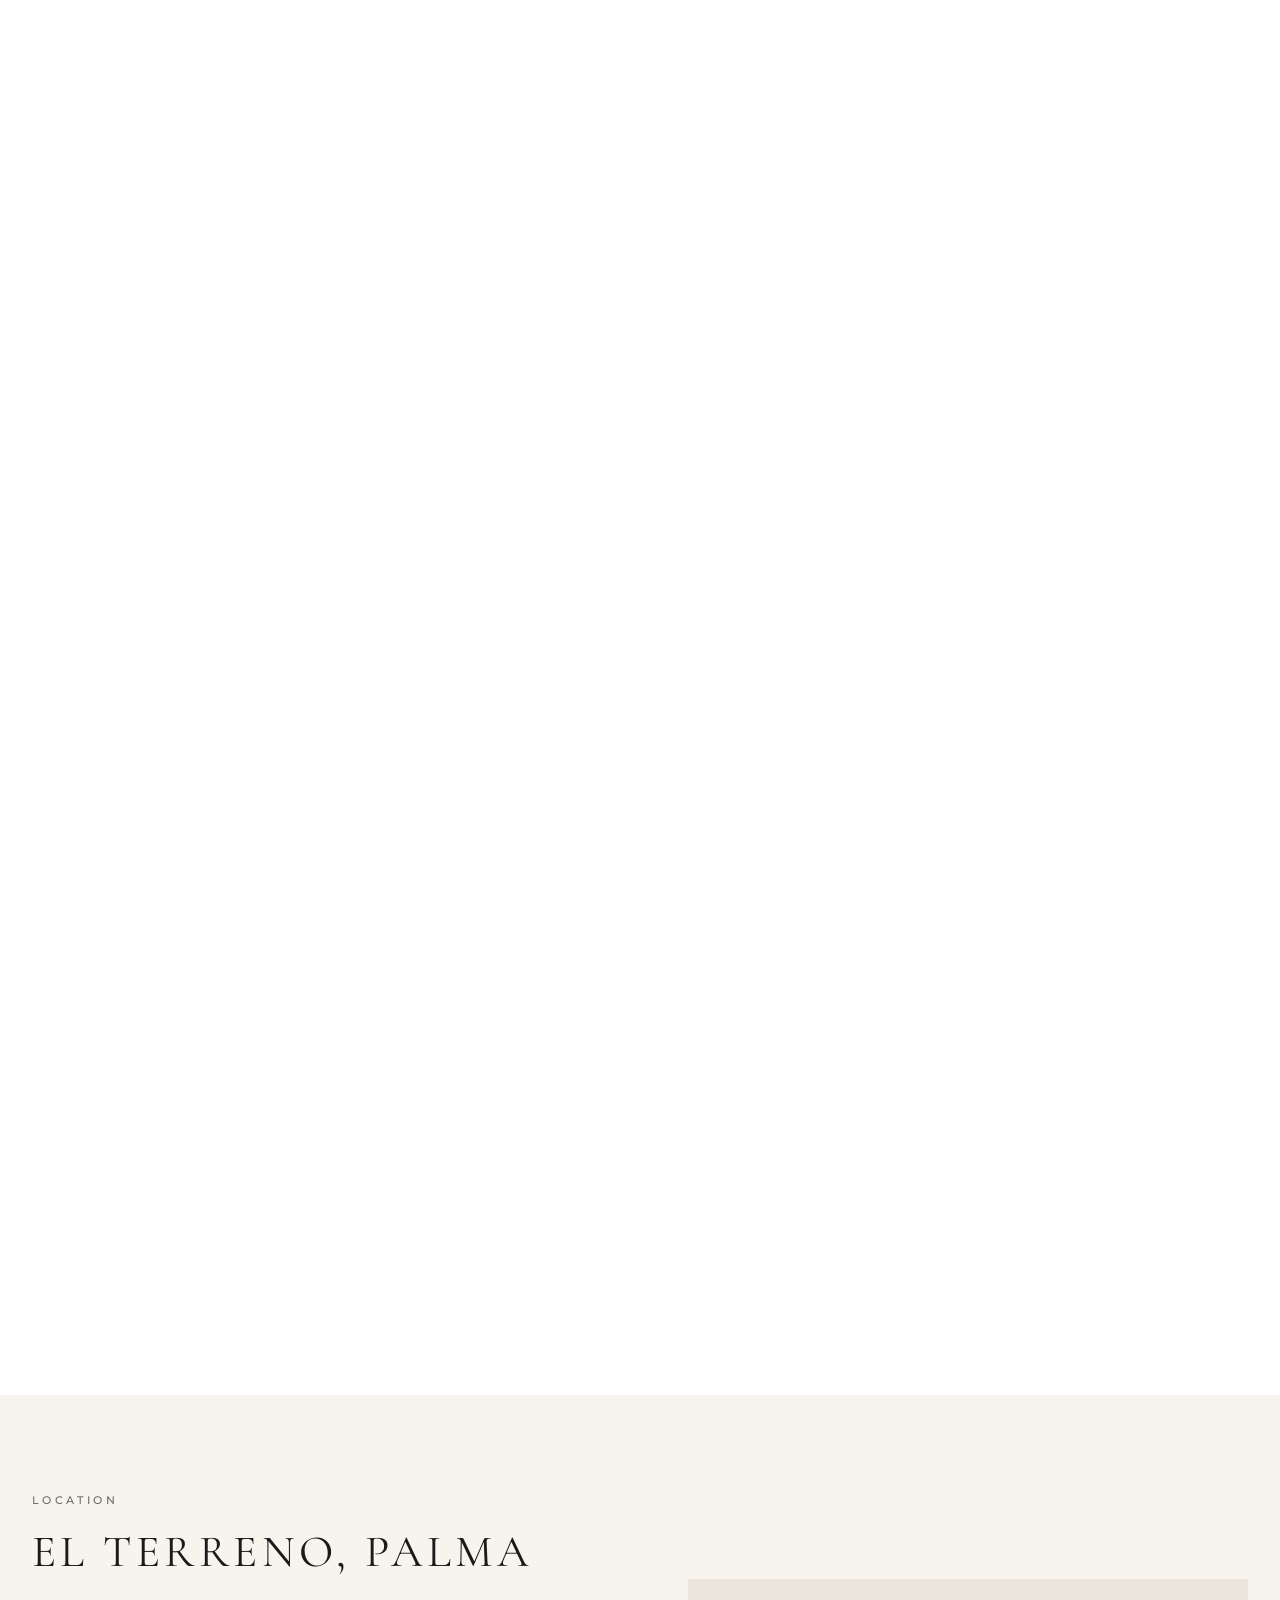
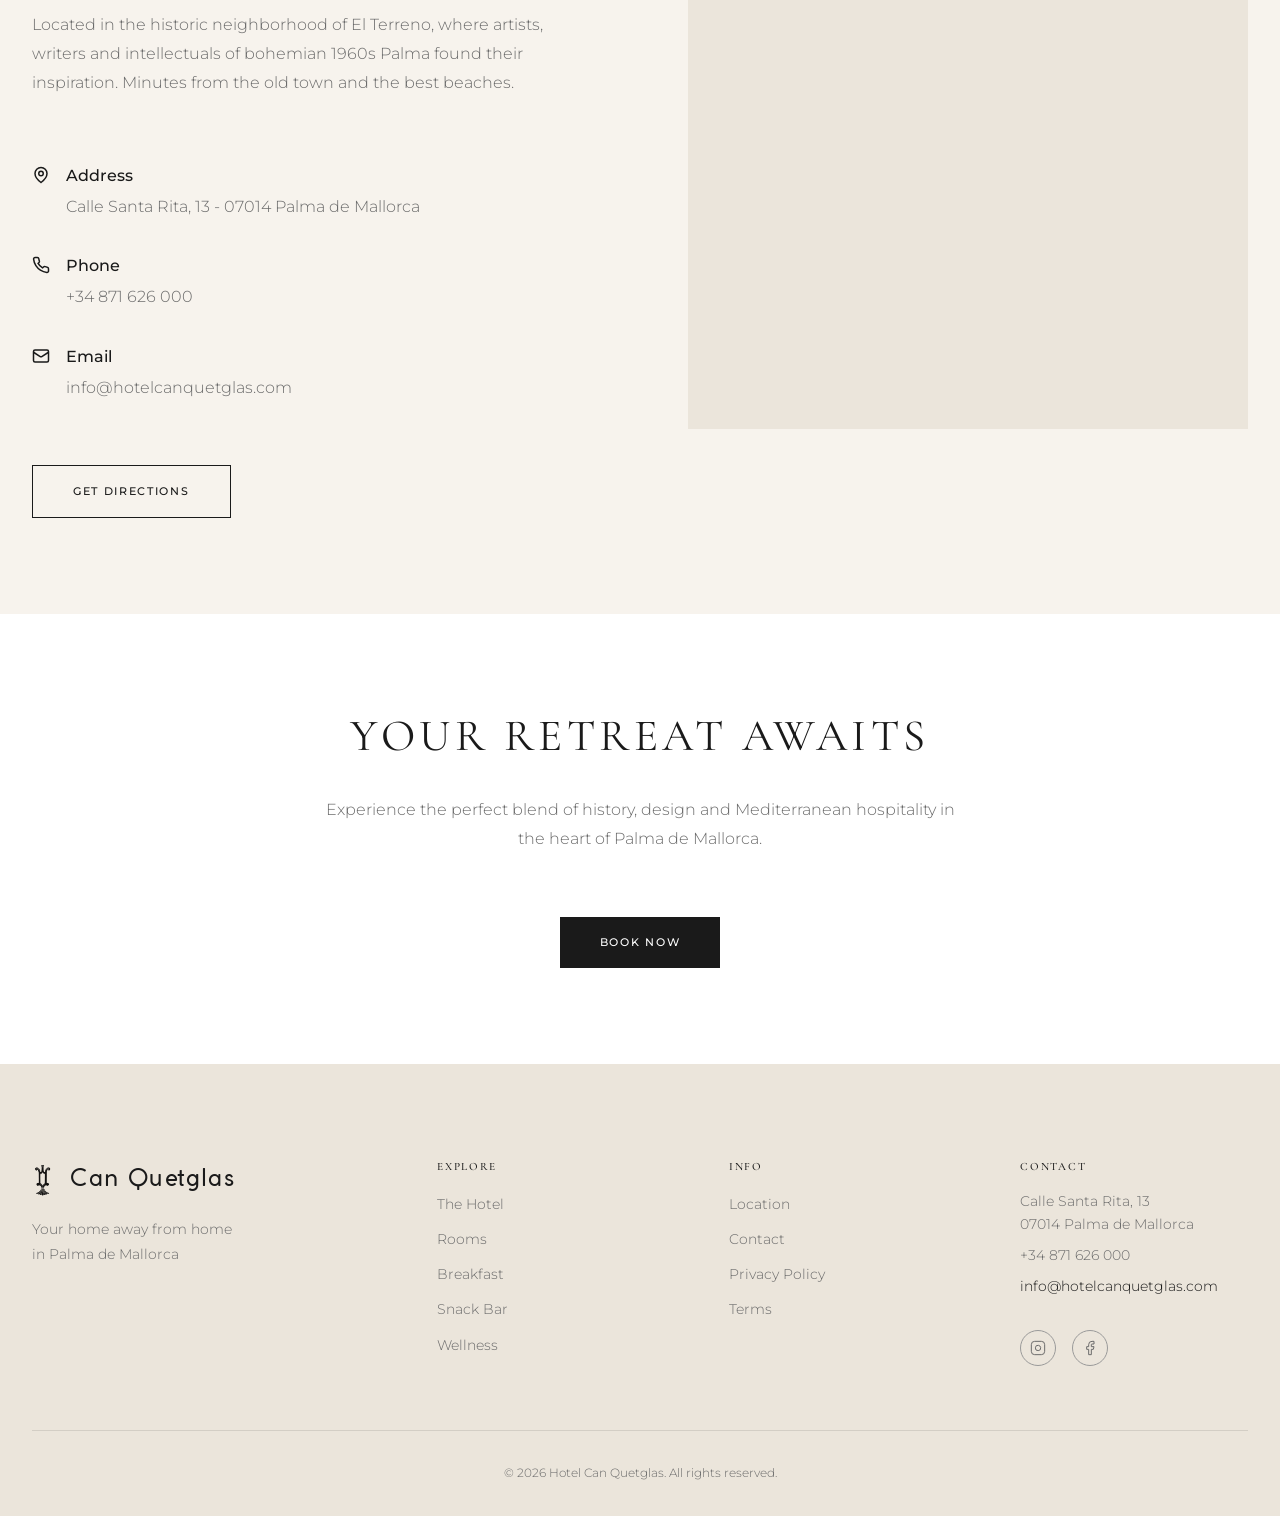
==== commit 856a545d: "fix: resolve querySelector('#') JavaScript error Fixed error: "Failed to execute 'querySelector' on " ====
--- a/preview/index.html
+++ b/preview/index.html
@@ -2439,8 +2439,13 @@
 document.querySelectorAll('a[href^="#"]').forEach(anchor => {
     anchor.addEventListener('click', function(e) {
         if (this.classList.contains('submenu-toggle')) return;
+
+        const href = this.getAttribute('href');
+        // Validar que el href no sea solo '#' o vacío
+        if (!href || href === '#' || href.length <= 1) return;
+
         e.preventDefault();
-        const target = document.querySelector(this.getAttribute('href'));
+        const target = document.querySelector(href);
         if (target) {
             target.scrollIntoView({ behavior: 'smooth', block: 'start' });
         }
